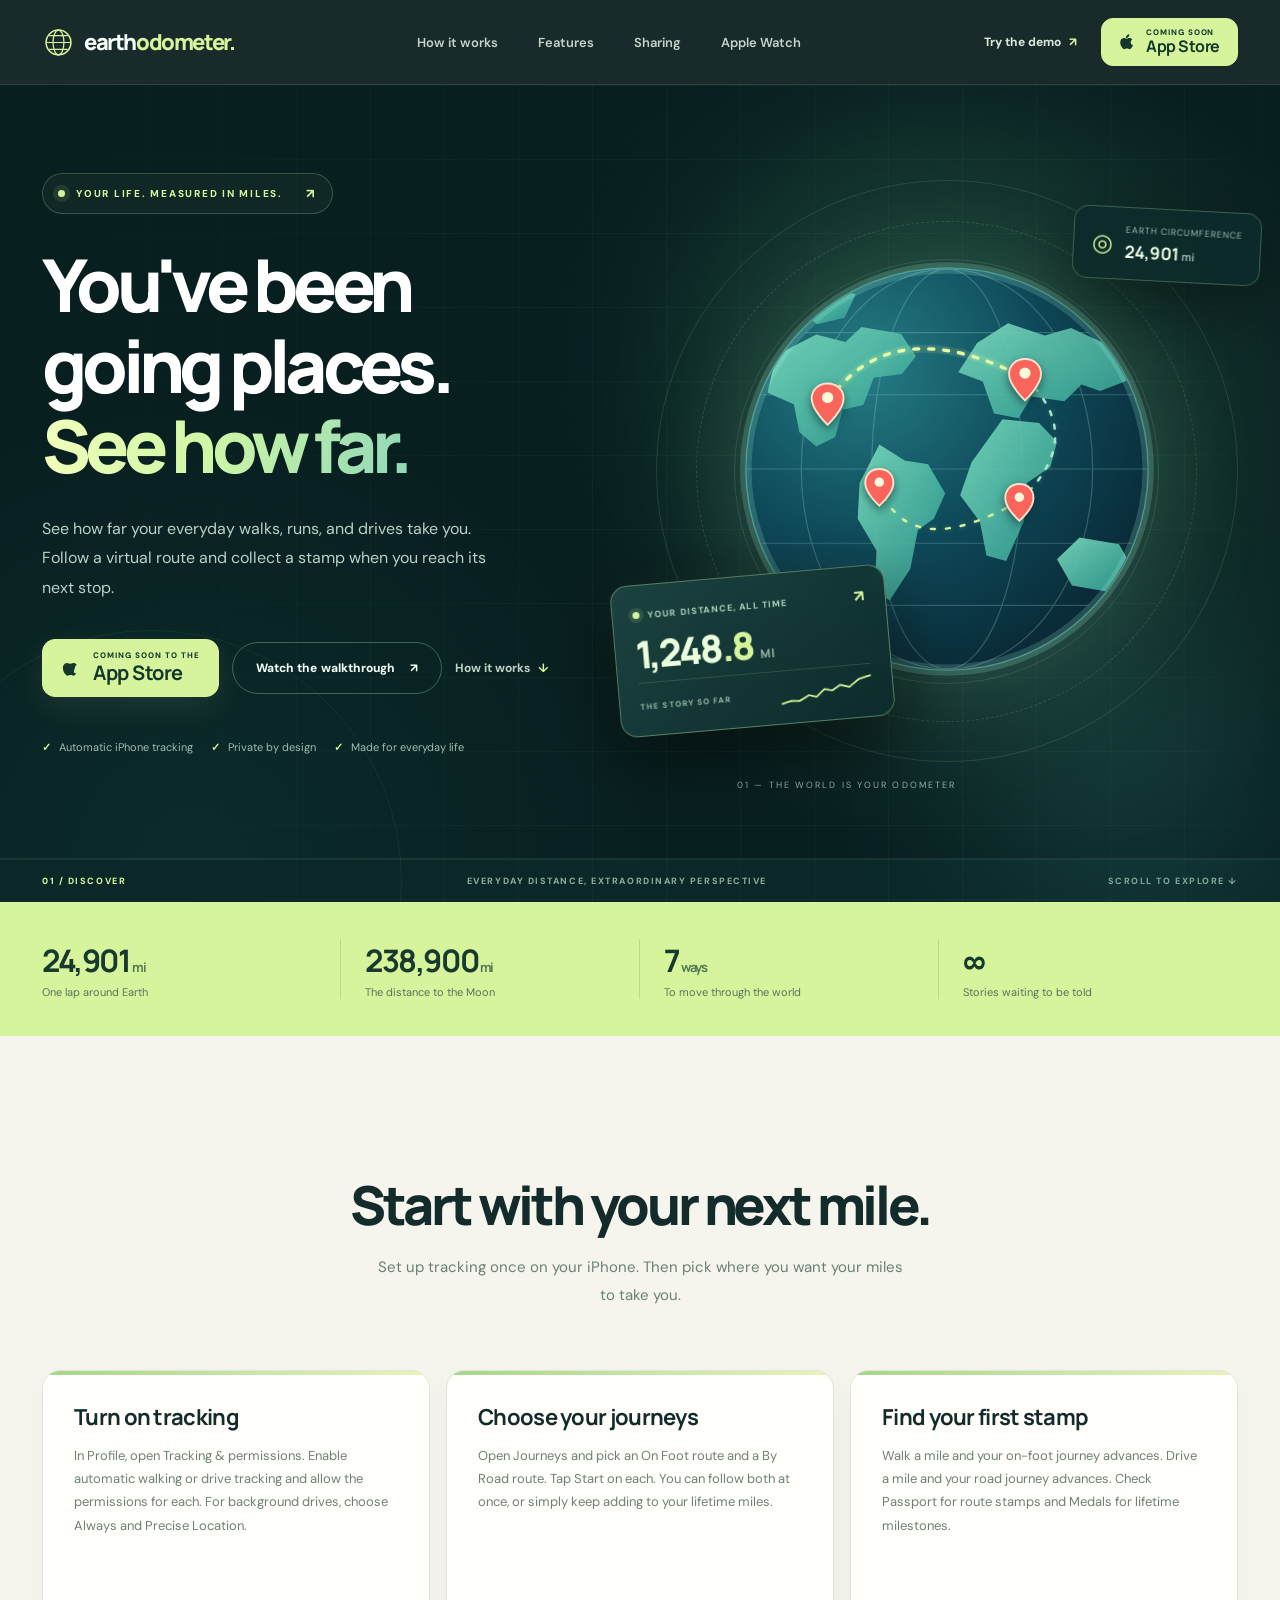
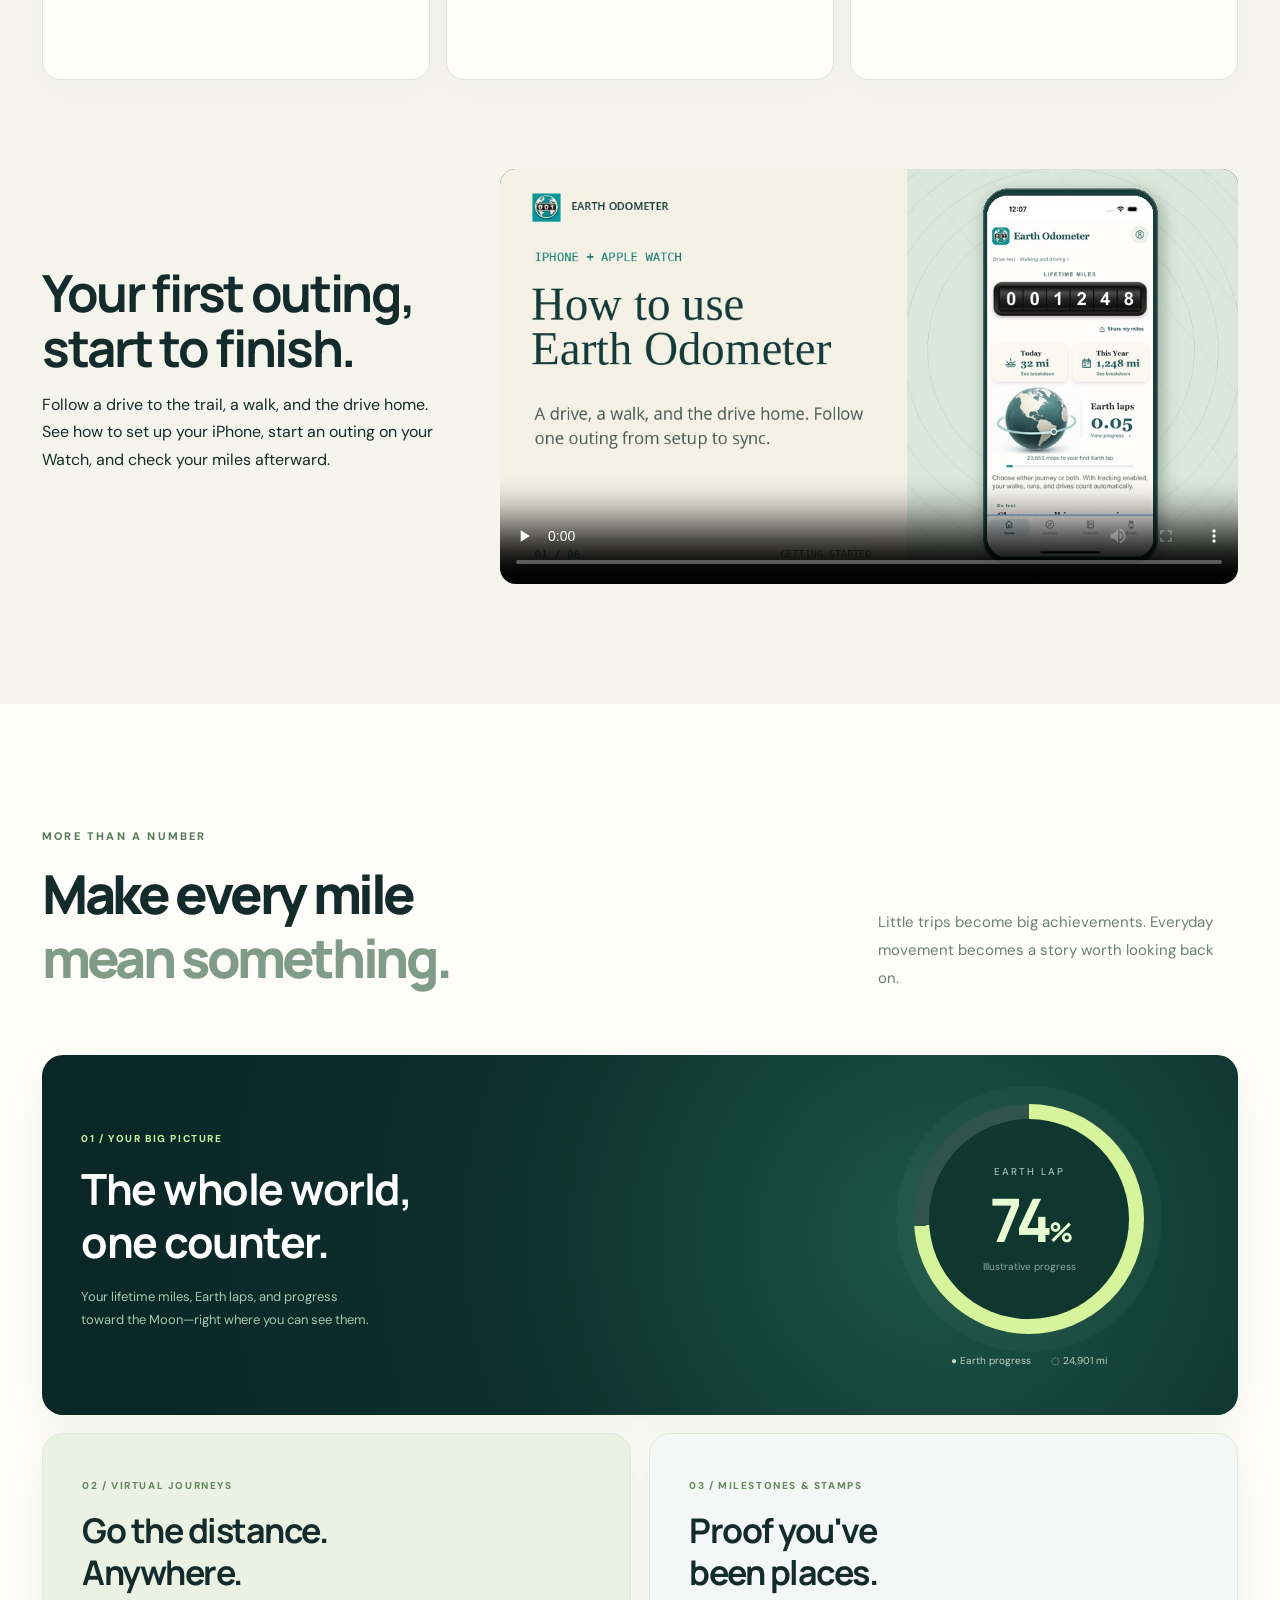
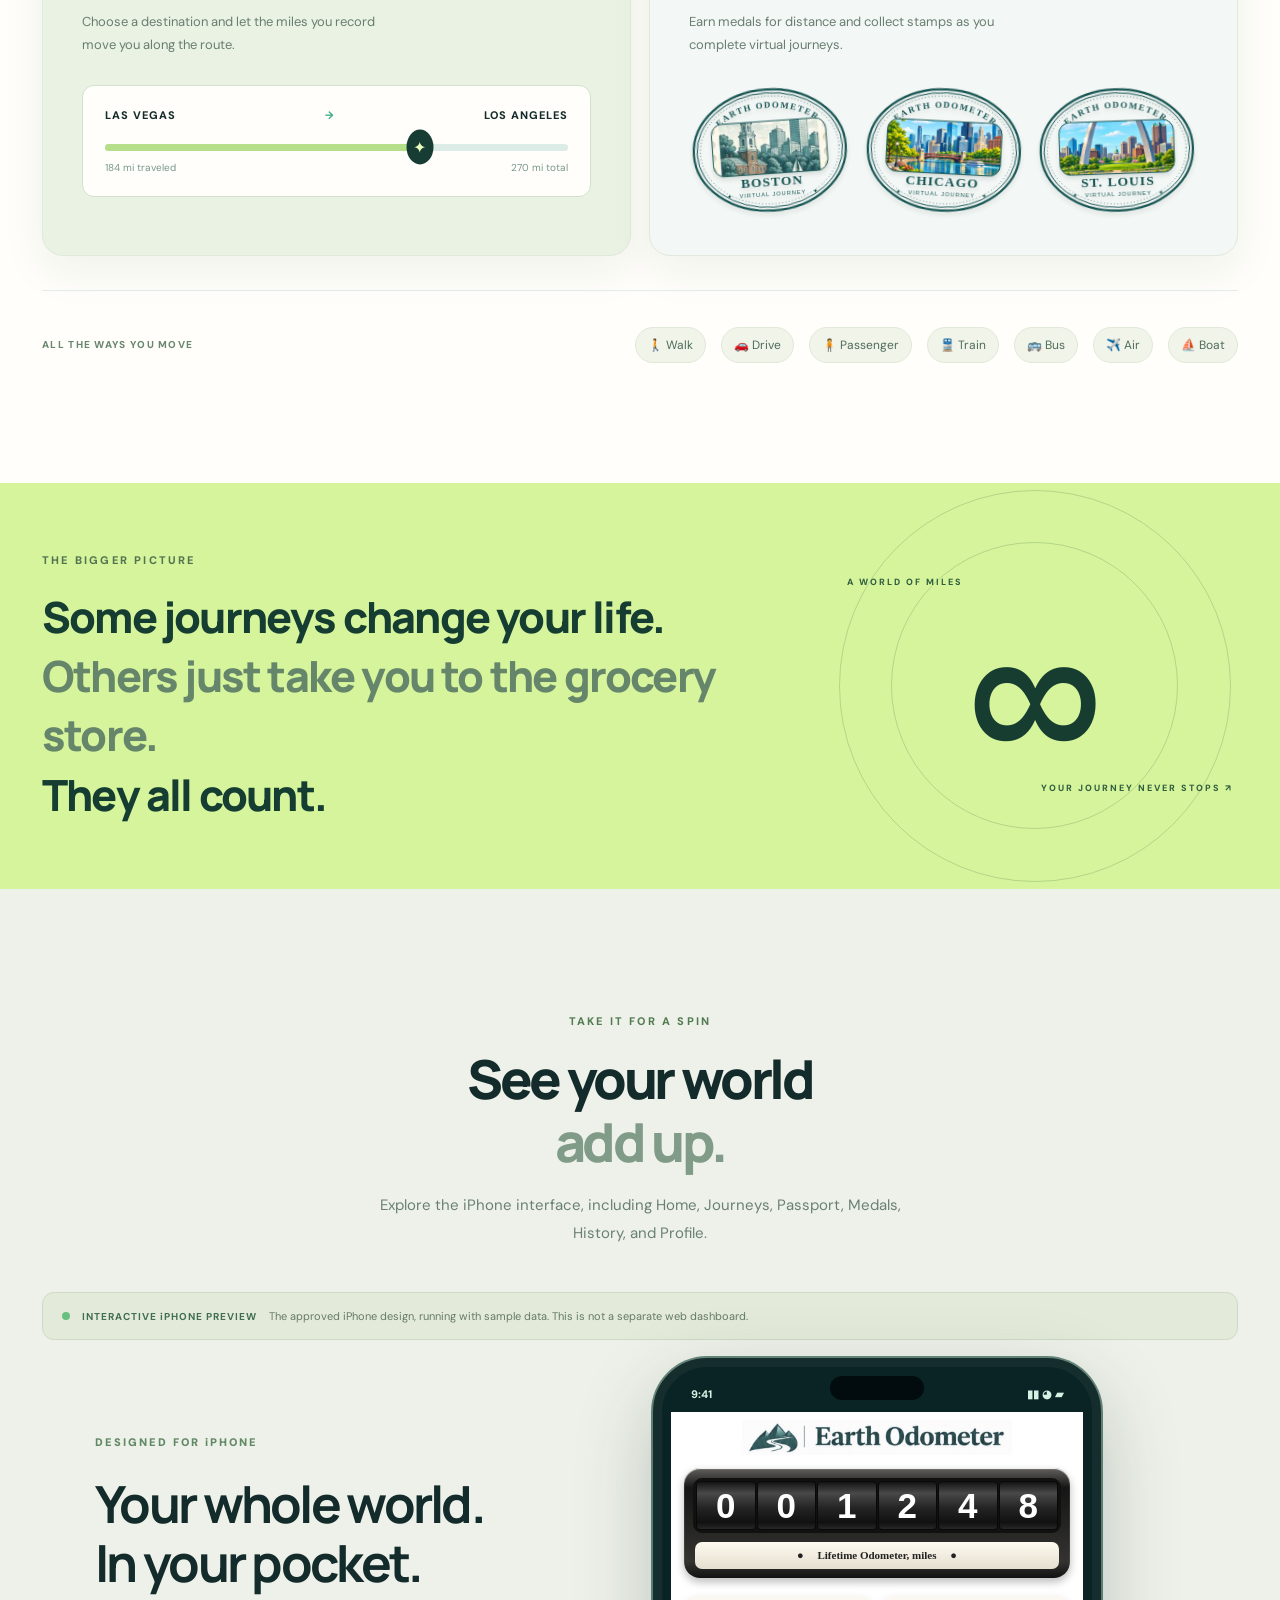
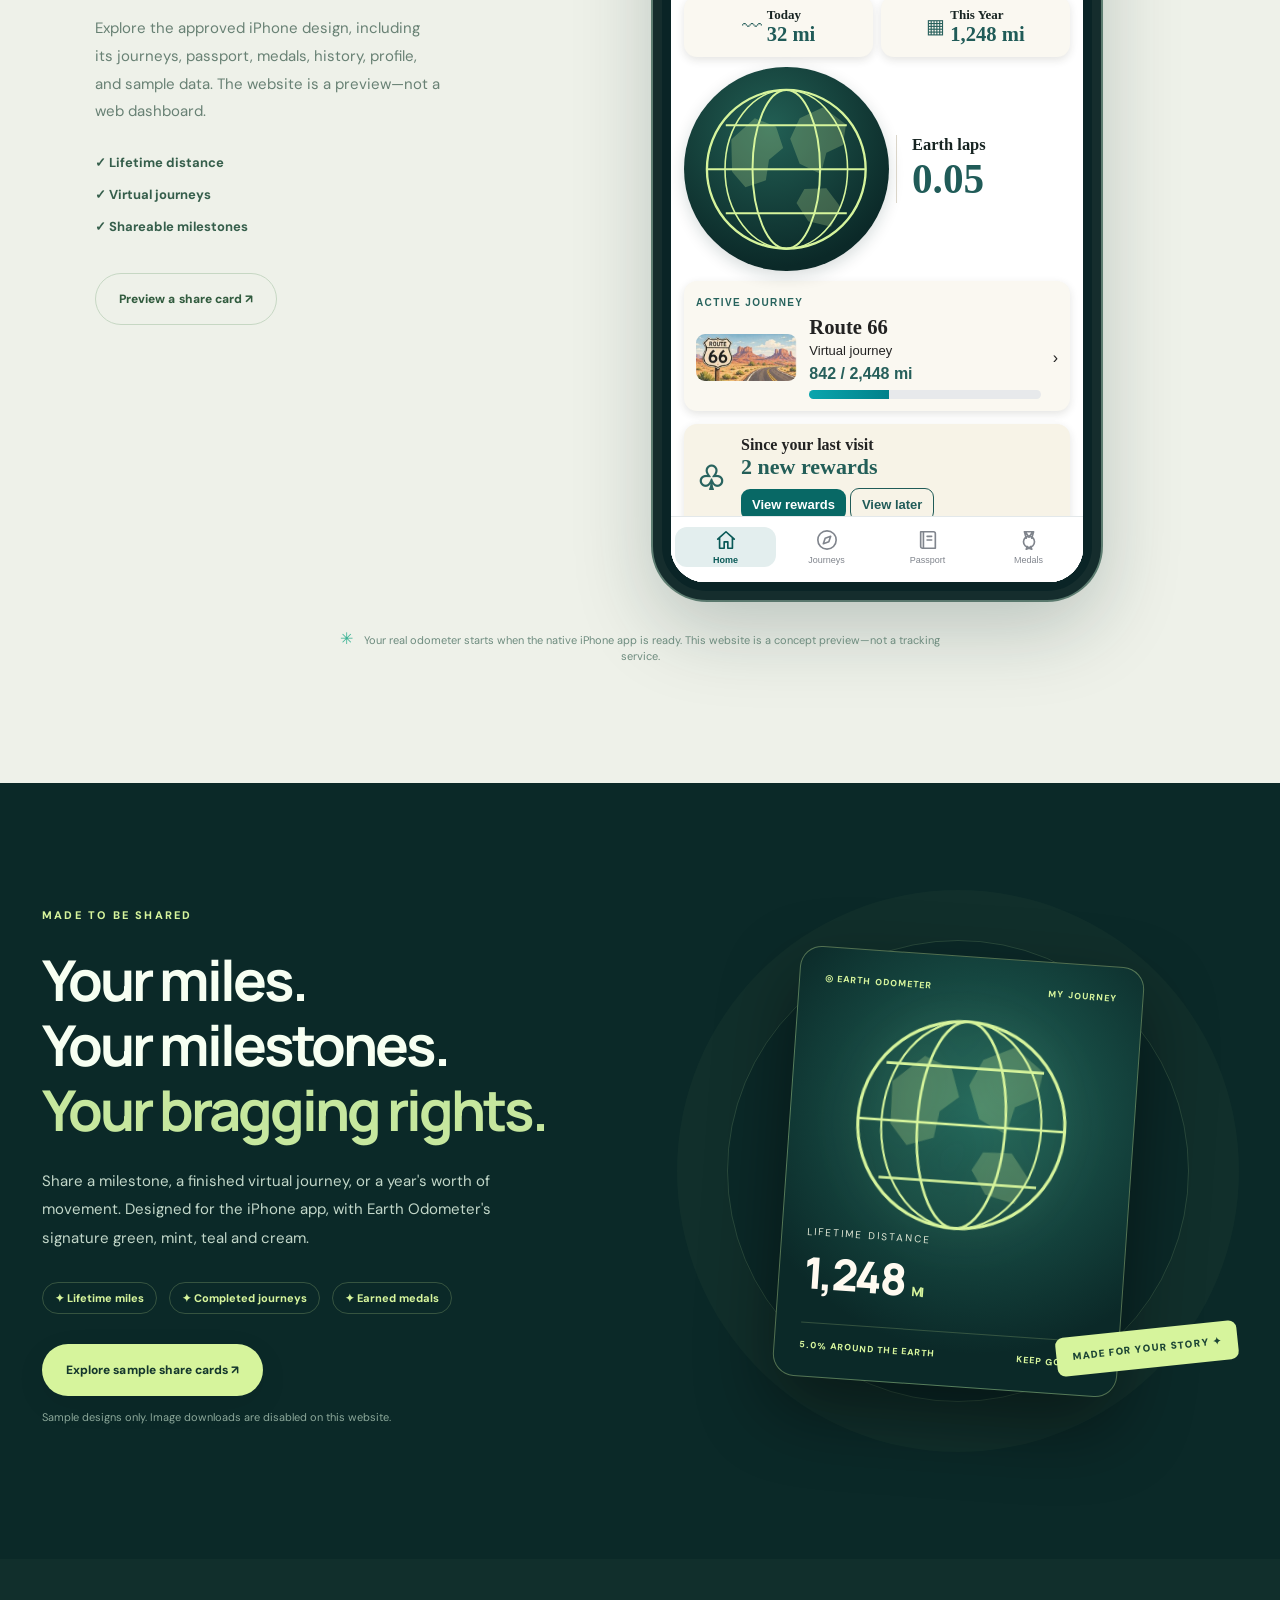
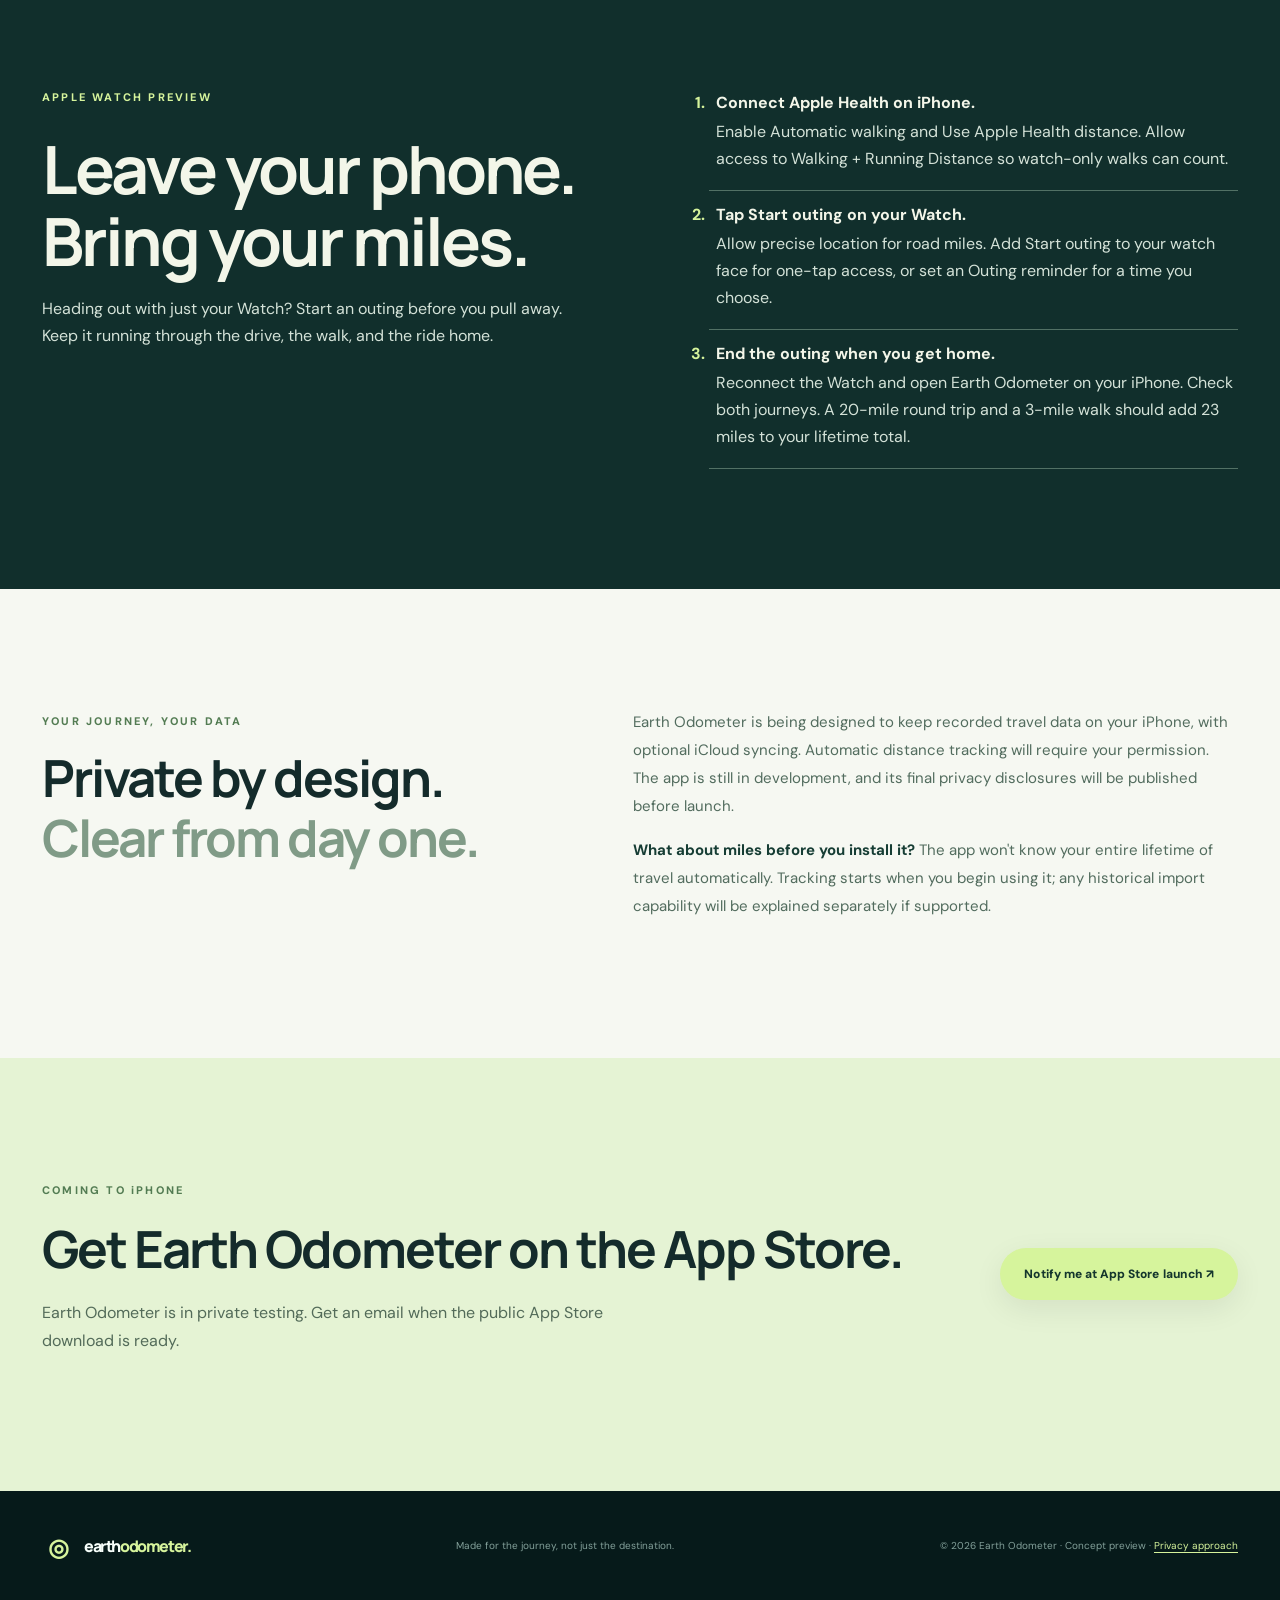
==== index.html @ b5b82c54 "Replace walkthrough narration and align English captions" ====
<!doctype html>
<html lang="en">
<head>
  <meta charset="utf-8">
  <meta name="viewport" content="width=device-width, initial-scale=1">
  <meta name="theme-color" content="#081b21">
  <meta name="description" content="Earth Odometer is the odometer for your life. Discover the distance behind your everyday movement, explore virtual journeys, and celebrate every mile.">
  <meta property="og:title" content="Earth Odometer — Every mile tells a story">
  <meta property="og:description" content="Your lifetime distance. Your journeys. Your world.">
  <title>Earth Odometer — Every mile tells a story</title>
  <link rel="icon" href="favicon.svg" type="image/svg+xml">
  <link rel="preconnect" href="https://fonts.googleapis.com">
  <link rel="preconnect" href="https://fonts.gstatic.com" crossorigin>
  <link href="https://fonts.googleapis.com/css2?family=DM+Sans:wght@400;500;600;700&family=Manrope:wght@400;500;600;700;800&display=swap" rel="stylesheet">
  <link rel="stylesheet" href="styles.css">
  <link rel="stylesheet" href="design-v2.css?v=22">
  <script src="site-v3.js?v=4" defer></script>
  <meta property="og:type" content="website">
  <meta property="og:url" content="https://earthodometer.com/">
  <meta property="og:image" content="https://earthodometer.com/iphone-preview/assets/atlas/home-brand.jpg">
  <meta name="twitter:card" content="summary_large_image">
</head>
<body>
  <a class="skip-link" href="#main">Skip to content</a>
  <header class="site-header" id="top">
    <div class="container nav-wrap">
      <a class="brand" href="#top" aria-label="Earth Odometer home"><span class="brand-icon" aria-hidden="true"><svg viewBox="0 0 40 40" fill="none"><circle cx="20" cy="20" r="16" stroke="currentColor" stroke-width="2"/><ellipse cx="20" cy="20" rx="7" ry="16" stroke="currentColor" stroke-width="1.6"/><path d="M4 20h32M8 11h24M8 29h24" stroke="currentColor" stroke-width="1.6"/></svg></span><span>earth<span class="brand-accent">odometer</span><span class="brand-dot">.</span></span></a>
      <nav class="desktop-nav" aria-label="Main navigation">
        <a href="#how">How it works</a><a href="#features">Features</a><a href="#share">Sharing</a><a href="#watch">Apple Watch</a>
      </nav>
      <div class="header-actions"><a class="header-demo-link" href="#demo">Try the demo <span aria-hidden="true">↗</span></a><a class="app-store-coming" href="#launch" data-store-link aria-label="Get an App Store launch notification"><svg viewBox="0 0 24 24" fill="currentColor" aria-hidden="true"><path d="M17.1 12.5c0-2.1 1.7-3.1 1.8-3.2-1-1.5-2.5-1.7-3.1-1.7-1.3-.2-2.5.8-3.2.8-.7 0-1.7-.8-2.8-.8-1.4 0-2.7.8-3.4 2-1.5 2.5-.4 6.2 1.1 8.2.8 1 1.6 2.1 2.7 2.1 1.1 0 1.5-.7 2.8-.7 1.3 0 1.7.7 2.8.7 1.2 0 1.9-1.1 2.6-2.1.8-1.1 1.1-2.1 1.2-2.2-2.5-.9-2.5-3.2-2.5-3.2zM14.8 6.3c.6-.8 1-1.8.9-2.8-1 0-2.1.7-2.8 1.5-.6.7-1.1 1.8-1 2.7 1.1.1 2.2-.6 2.9-1.4z"/></svg><span><small>COMING SOON</small><strong>App Store</strong></span></a></div>
      <button class="mobile-toggle" id="menu-toggle" type="button" aria-label="Open navigation" aria-expanded="false" aria-controls="mobile-nav"><span></span><span></span><span></span></button>
    </div>
    <nav class="mobile-nav" id="mobile-nav" aria-label="Mobile navigation" hidden><a href="#how">How it works</a><a href="#features">Features</a><a href="#share">Sharing</a><a href="#watch">Apple Watch</a><a href="#demo">Try the demo</a><a href="#launch">Launch updates</a><a class="mobile-store-status" href="#launch" data-store-link>App Store launch</a></nav>
  </header>

  <main id="main">
    <section class="hero section-dark">
      <div class="hero-glow hero-glow-one" aria-hidden="true"></div><div class="hero-glow hero-glow-two" aria-hidden="true"></div>
      <div class="container hero-grid">
        <div class="hero-copy">
          <div class="eyebrow"><span class="status-pulse"></span> YOUR LIFE. MEASURED IN MILES. <span class="eyebrow-arrow">↗</span></div>
          <h1>You've been<br>going places.<br><span class="gradient-text">See how far.</span></h1>
          <p class="hero-description">See how far your everyday walks, runs, and drives take you. Follow a virtual route and collect a stamp when you reach its next stop.</p>
          <div class="hero-actions"><a class="button hero-store-cta" href="#launch" data-store-link aria-label="Get an App Store launch notification"><svg viewBox="0 0 24 24" fill="currentColor" aria-hidden="true"><path d="M17.1 12.5c0-2.1 1.7-3.1 1.8-3.2-1-1.5-2.5-1.7-3.1-1.7-1.3-.2-2.5.8-3.2.8-.7 0-1.7-.8-2.8-.8-1.4 0-2.7.8-3.4 2-1.5 2.5-.4 6.2 1.1 8.2.8 1 1.6 2.1 2.7 2.1 1.1 0 1.5-.7 2.8-.7 1.3 0 1.7.7 2.8.7 1.2 0 1.9-1.1 2.6-2.1.8-1.1-2.1 1.2-2.2-2.5-.9-2.5-3.2-2.5-3.2zM14.8 6.3c.6-.8 1-1.8.9-2.8-1 0-2.1.7-2.8 1.5-.6.7-1.1 1.8-1 2.7 1.1.1 2.2-.6 2.9-1.4z"/></svg><span><small>COMING SOON TO THE</small><strong>App Store</strong></span></a><a href="#walkthrough" class="button button-outline">Watch the walkthrough <span aria-hidden="true">↗</span></a><a href="#how" class="hero-how-link">How it works <span aria-hidden="true">↓</span></a></div>
          <div class="hero-trust"><span><span class="check">✓</span> Automatic iPhone tracking</span><span><span class="check">✓</span> Private by design</span><span><span class="check">✓</span> Made for everyday life</span></div>
        </div>
        <div class="hero-art" aria-label="Illustration of a globe with travel progress">
          <div class="orbit orbit-outer"></div><div class="orbit orbit-middle"></div><div class="orbit orbit-inner"></div>
          <div class="orbit-dot dot-one"></div><div class="orbit-dot dot-two"></div>
          <div class="hero-globe">
            <svg viewBox="0 0 500 500" role="img" aria-label="Stylized Earth globe">
              <defs><radialGradient id="ocean" cx="30%" cy="25%" r="85%"><stop offset="0" stop-color="#247c84"/><stop offset=".52" stop-color="#0e4959"/><stop offset="1" stop-color="#092633"/></radialGradient><linearGradient id="land" x1="0" x2="1" y1="0" y2="1"><stop stop-color="#7dddbf"/><stop offset="1" stop-color="#2a998e"/></linearGradient><clipPath id="globe-clip"><circle cx="250" cy="250" r="213"/></clipPath></defs>
              <circle cx="250" cy="250" r="214" fill="url(#ocean)" stroke="#64d5bf" stroke-opacity=".45" stroke-width="1.5"/>
              <g clip-path="url(#globe-clip)">
                <g opacity=".22" fill="none" stroke="#c4f8e6" stroke-width="1.3"><ellipse cx="250" cy="250" rx="80" ry="213"/><ellipse cx="250" cy="250" rx="155" ry="213"/><path d="M37 250h426M53 171h394M53 329h394M99 105h302M99 395h302"/></g>
                <g fill="url(#land)" opacity=".9"><path d="M68 129l43-22 31 8 17-16 42 7 16 24-15 19-30 4-11 29-22 5-8 29-20 10-18-15-6-30-28-12z"/><path d="M178 224l27 17 25 4 18 31-12 27-17 12-8 41-22 34-16-11 2-42-20-34 2-38z"/><path d="M282 116l33-21 39 13 28-8 48 22 14 33-31 12-20-7-18 18-35-5-14 23-26-5-12-34-26-10z"/><path d="M309 197l39 4 19 20-7 27-25 17-3 40-19 43-21-6-7-36-21-28 12-35z"/><path d="M391 323l42 7 15 26-19 26-46-8-16-28z"/><path d="M89 78l36-21 28 7-12 25-29 7z"/></g>
                <g class="globe-travel-routes" fill="none" stroke-linecap="round">
                  <path class="route-halo" d="M123 179 Q190 80 333 153" stroke="#d6f49c" stroke-width="8" opacity=".12"/>
                  <path class="route-path route-primary" d="M123 179 Q190 80 333 153" stroke="#e9ffa5" stroke-width="3.3" stroke-dasharray="5 10"/>
                  <path class="route-path route-secondary" d="M333 153 Q400 216 327 284" stroke="#a4e7ca" stroke-width="2.5" stroke-dasharray="4 10"/>
                  <path class="route-path route-tertiary" d="M327 284 Q209 351 178 268" stroke="#d6f49c" stroke-width="2.4" stroke-dasharray="4 11"/>
                </g>
                <g class="globe-map-pin" transform="translate(123 179)">
                  <circle class="pin-pulse" r="17" fill="#ff695f" opacity=".16"/>
                  <path d="M0 -20C-10 -20 -17 -13 -17 -4C-17 8 0 24 0 24S17 8 17 -4C17 -13 10 -20 0 -20Z" fill="#fa655b" stroke="#ffe2ce" stroke-width="2"/>
                  <circle cy="-5" r="6" fill="#fff8dc"/>
                </g>
                <g class="globe-map-pin" transform="translate(333 153)">
                  <circle class="pin-pulse" r="17" fill="#ff695f" opacity=".16"/>
                  <path d="M0 -20C-10 -20 -17 -13 -17 -4C-17 8 0 24 0 24S17 8 17 -4C17 -13 10 -20 0 -20Z" fill="#fa655b" stroke="#ffe2ce" stroke-width="2"/>
                  <circle cy="-5" r="6" fill="#fff8dc"/>
                </g>
                <g class="globe-map-pin" transform="translate(327 284)">
                  <circle class="pin-pulse" r="15" fill="#ff695f" opacity=".16"/>
                  <path d="M0 -18C-9 -18 -15 -12 -15 -3C-15 8 0 21 0 21S15 8 15 -3C15 -12 9 -18 0 -18Z" fill="#fa655b" stroke="#ffe2ce" stroke-width="2"/>
                  <circle cy="-4" r="5" fill="#fff8dc"/>
                </g>
                <g class="globe-map-pin" transform="translate(178 268)">
                  <circle class="pin-pulse" r="15" fill="#ff695f" opacity=".16"/>
                  <path d="M0 -18C-9 -18 -15 -12 -15 -3C-15 8 0 21 0 21S15 8 15 -3C15 -12 9 -18 0 -18Z" fill="#fa655b" stroke="#ffe2ce" stroke-width="2"/>
                  <circle cy="-4" r="5" fill="#fff8dc"/>
                </g>
              </g>
              <circle cx="250" cy="250" r="214" fill="none" stroke="#adffe2" stroke-opacity=".18" stroke-width="12"/>
            </svg>
          </div>
          <div class="floating-stat floating-stat-top"><span class="stat-icon">◎</span><div><small>EARTH CIRCUMFERENCE</small><strong>24,901 <span>mi</span></strong></div></div>
          <div class="floating-stat floating-stat-bottom"><span class="stat-icon stat-icon-mint">↗</span><div><small>EVERY MILE COUNTS</small><strong>One lifetime journey</strong></div></div>
          <div class="hero-art-caption">01 — THE WORLD IS YOUR ODOMETER</div>
          <div class="hero-product-peek" aria-label="Illustrative mileage counter"><div class="peek-heading"><span class="peek-signal"></span> YOUR DISTANCE, ALL TIME <span>↗</span></div><div class="peek-value">1,248<span>.8</span> <small>MI</small></div><div class="peek-bottom"><span>THE STORY SO FAR</span><svg viewBox="0 0 132 36" aria-hidden="true"><path d="M1 32L14 29L26 30L40 23L51 26L63 16L74 19L86 12L99 16L113 6L130 2" fill="none" stroke="currentColor" stroke-width="2.5" stroke-linecap="round" stroke-linejoin="round"/></svg></div></div>
        </div>
      </div>
      <div class="hero-bottom-line"></div>
      <div class="hero-index"><div class="container"><span>01 / DISCOVER</span><span>EVERYDAY DISTANCE, EXTRAORDINARY PERSPECTIVE</span><span>SCROLL TO EXPLORE ↓</span></div></div>
    </section>

    <section class="facts-strip" aria-label="Earth Odometer highlights"><div class="container facts-grid">
      <div><strong>24,901<span> mi</span></strong><span>One lap around Earth</span></div>
      <div><strong>238,900<span> mi</span></strong><span>The distance to the Moon</span></div>
      <div><strong>7<span> ways</span></strong><span>To move through the world</span></div>
      <div><strong>∞</strong><span>Stories waiting to be told</span></div>
    </div></section>

    <section class="section how-section" id="how"><div class="container">
      <div class="section-heading center"><h2>Start with your next mile.</h2><p>Set up tracking once on your iPhone. Then pick where you want your miles to take you.</p></div>
      <div class="steps-grid">
        <article class="step-card"><h3>Turn on tracking</h3><p>In Profile, open Tracking &amp; permissions. Enable automatic walking or drive tracking and allow the permissions for each. For background drives, choose Always and Precise Location.</p></article>
        <article class="step-card"><h3>Choose your journeys</h3><p>Open Journeys and pick an On Foot route and a By Road route. Tap Start on each. You can follow both at once, or simply keep adding to your lifetime miles.</p></article>
        <article class="step-card"><h3>Find your first stamp</h3><p>Walk a mile and your on-foot journey advances. Drive a mile and your road journey advances. Check Passport for route stamps and Medals for lifetime milestones.</p></article>
      </div>
      <div class="walkthrough" id="walkthrough">
        <div class="walkthrough-copy"><h3>Your first outing, start to finish.</h3><p>Follow a drive to the trail, a walk, and the drive home. See how to set up your iPhone, start an outing on your Watch, and check your miles afterward.</p></div>
        <video controls playsinline preload="none" poster="media/earth-odometer-guide.jpg" aria-label="How to use Earth Odometer on iPhone and Apple Watch">
          <source src="media/earth-odometer-guide.mp4?v=2" type="video/mp4">
          <track kind="captions" srclang="en" label="English" src="media/earth-odometer-guide.vtt?v=2">
          <a href="media/earth-odometer-guide.mp4?v=2">Open the explainer video</a>
        </video>
      </div>
    </div></section>

    <section class="section features-section" id="features"><div class="container">
      <div class="section-heading split-heading"><div><span class="section-kicker">MORE THAN A NUMBER</span><h2>Make every mile<br><span class="muted-heading">mean something.</span></h2></div><p>Little trips become big achievements. Everyday movement becomes a story worth looking back on.</p></div>
      <div class="feature-grid">
        <article class="feature-card feature-wide feature-earth"><div class="feature-text"><span class="feature-label">01 / YOUR BIG PICTURE</span><h3>The whole world,<br>one counter.</h3><p>Your lifetime miles, Earth laps, and progress toward the Moon—right where you can see them.</p></div><div class="progress-art"><div class="progress-orbit"><div class="progress-core"><span>EARTH LAP</span><strong>74<span>%</span></strong><small>Illustrative progress</small></div></div><div class="progress-legend"><span>● Earth progress</span><span>◌ 24,901 mi</span></div></div></article>
        <article class="feature-card feature-journeys"><span class="feature-label">02 / VIRTUAL JOURNEYS</span><h3>Go the distance.<br>Anywhere.</h3><p>Choose a destination and let the miles you record move you along the route.</p><div class="journey-illustration"><div class="journey-city">LAS VEGAS <span>→</span> LOS ANGELES</div><div class="journey-line"><span class="journey-line-fill"></span><span class="journey-marker">✦</span></div><div class="journey-legend"><span>184 mi traveled</span><span>270 mi total</span></div></div></article>
        <article class="feature-card milestone-feature-card"><span class="feature-label">03 / MILESTONES & STAMPS</span><h3>Proof you've<br>been places.</h3><p>Earn medals for distance and collect stamps as you complete virtual journeys.</p><div class="feature-stamp-showcase feature-stamp-showcase-authentic" aria-label="Passport stamp designs from the Earth Odometer iPhone app"><div class="feature-imprint" role="img" aria-label="Boston illustrated Earth Odometer passport stamp"><svg viewBox="0 0 240 196" xmlns="http://www.w3.org/2000/svg" aria-hidden="true"><defs><clipPath id="marketing-stamp-boston-window"><rect x="35" y="55" width="170" height="78" rx="16"/></clipPath><path id="marketing-stamp-boston-arc" d="M 33 80 A 89 57 0 0 1 207 80"/></defs><g fill="none" stroke="#185654"><ellipse cx="120" cy="98" rx="113" ry="90" stroke-width="3.2"/><ellipse cx="120" cy="98" rx="108" ry="85" stroke-width="1.4"/><ellipse cx="120" cy="98" rx="103" ry="80" stroke-dasharray="1 4" stroke-width="1.3"/></g><text fill="#185654" font-family="Georgia,serif" font-weight="bold" font-size="13" letter-spacing="2.1"><textPath href="#marketing-stamp-boston-arc" startOffset="50%" text-anchor="middle">EARTH ODOMETER</textPath></text><image href="iphone-preview/assets/atlas/stamp.jpg" x="35" y="55" width="170" height="78" preserveAspectRatio="xMidYMid slice" clip-path="url(#marketing-stamp-boston-window)"/><rect x="35" y="55" width="170" height="78" rx="16" fill="none" stroke="#185654" stroke-width="1.4"/><g fill="#185654" text-anchor="middle"><text x="120" y="151" font-family="Georgia,serif" font-size="20" font-weight="bold" letter-spacing="1.6">BOSTON</text><text x="120" y="166" font-family="sans-serif" font-size="8.5" letter-spacing="1.4">✦　VIRTUAL JOURNEY　✦</text></g></svg></div><div class="feature-imprint" role="img" aria-label="Chicago illustrated Earth Odometer passport stamp"><svg viewBox="0 0 240 196" xmlns="http://www.w3.org/2000/svg" aria-hidden="true"><defs><clipPath id="marketing-stamp-chicago-window"><rect x="35" y="55" width="170" height="78" rx="16"/></clipPath><path id="marketing-stamp-chicago-arc" d="M 33 80 A 89 57 0 0 1 207 80"/></defs><g fill="none" stroke="#185654"><ellipse cx="120" cy="98" rx="113" ry="90" stroke-width="3.2"/><ellipse cx="120" cy="98" rx="108" ry="85" stroke-width="1.4"/><ellipse cx="120" cy="98" rx="103" ry="80" stroke-dasharray="1 4" stroke-width="1.3"/></g><text fill="#185654" font-family="Georgia,serif" font-weight="bold" font-size="13" letter-spacing="2.1"><textPath href="#marketing-stamp-chicago-arc" startOffset="50%" text-anchor="middle">EARTH ODOMETER</textPath></text><image href="iphone-preview/assets/ChicagoStamp.jpg" x="35" y="55" width="170" height="78" preserveAspectRatio="xMidYMid slice" clip-path="url(#marketing-stamp-chicago-window)"/><rect x="35" y="55" width="170" height="78" rx="16" fill="none" stroke="#185654" stroke-width="1.4"/><g fill="#185654" text-anchor="middle"><text x="120" y="151" font-family="Georgia,serif" font-size="20" font-weight="bold" letter-spacing="1.6">CHICAGO</text><text x="120" y="166" font-family="sans-serif" font-size="8.5" letter-spacing="1.4">✦　VIRTUAL JOURNEY　✦</text></g></svg></div><div class="feature-imprint" role="img" aria-label="St. Louis illustrated Earth Odometer passport stamp"><svg viewBox="0 0 240 196" xmlns="http://www.w3.org/2000/svg" aria-hidden="true"><defs><clipPath id="marketing-stamp-stlouis-window"><rect x="35" y="55" width="170" height="78" rx="16"/></clipPath><path id="marketing-stamp-stlouis-arc" d="M 33 80 A 89 57 0 0 1 207 80"/></defs><g fill="none" stroke="#185654"><ellipse cx="120" cy="98" rx="113" ry="90" stroke-width="3.2"/><ellipse cx="120" cy="98" rx="108" ry="85" stroke-width="1.4"/><ellipse cx="120" cy="98" rx="103" ry="80" stroke-dasharray="1 4" stroke-width="1.3"/></g><text fill="#185654" font-family="Georgia,serif" font-weight="bold" font-size="13" letter-spacing="2.1"><textPath href="#marketing-stamp-stlouis-arc" startOffset="50%" text-anchor="middle">EARTH ODOMETER</textPath></text><image href="iphone-preview/assets/StLouisStamp.jpg" x="35" y="55" width="170" height="78" preserveAspectRatio="xMidYMid slice" clip-path="url(#marketing-stamp-stlouis-window)"/><rect x="35" y="55" width="170" height="78" rx="16" fill="none" stroke="#185654" stroke-width="1.4"/><g fill="#185654" text-anchor="middle"><text x="120" y="151" font-family="Georgia,serif" font-size="20" font-weight="bold" letter-spacing="1.6">ST. LOUIS</text><text x="120" y="166" font-family="sans-serif" font-size="8.5" letter-spacing="1.4">✦　VIRTUAL JOURNEY　✦</text></g></svg></div></div></article>
      </div>
      <div class="transport-row"><span>ALL THE WAYS YOU MOVE</span><div><span>🚶 Walk</span><span>🚗 Drive</span><span>🧍 Passenger</span><span>🚆 Train</span><span>🚌 Bus</span><span>✈️ Air</span><span>⛵ Boat</span></div></div>
    </div></section>

    <section class="editorial-bridge" aria-label="A new way to see your life"><div class="container editorial-inner"><div class="editorial-copy"><span class="section-kicker">THE BIGGER PICTURE</span><p>Some journeys change your life.<br><em>Others just take you to the grocery store.</em><br>They all count.</p></div><div class="editorial-art" aria-hidden="true"><span class="editorial-small">A WORLD OF MILES</span><strong>∞</strong><span class="editorial-bottom">YOUR JOURNEY NEVER STOPS ↗</span></div></div></section>

    <section class="section demo-section" id="demo">
      <div class="container">
        <div class="section-heading center demo-intro"><span class="section-kicker">TAKE IT FOR A SPIN</span><h2>See your world<br><span class="muted-heading">add up.</span></h2><p>Explore the iPhone interface, including Home, Journeys, Passport, Medals, History, and Profile.</p></div>
        <div class="demo-notice" role="note"><span class="demo-notice-dot"></span><strong>INTERACTIVE iPHONE PREVIEW</strong><span>The approved iPhone design, running with sample data. This is not a separate web dashboard.</span></div>
        <div class="iphone-preview-stage"><div class="phone-stage-caption"><span>DESIGNED FOR iPHONE</span><h3>Your whole world.<br>In your pocket.</h3><p>Explore the approved iPhone design, including its journeys, passport, medals, history, profile, and sample data. The website is a preview—not a web dashboard.</p><div class="phone-stage-points"><span>✓ Lifetime distance</span><span>✓ Virtual journeys</span><span>✓ Shareable milestones</span></div><button type="button" class="button button-outline-dark" id="preview-share-trigger">Preview a share card ↗</button></div><div class="phone-frame"><div class="phone-top"><span>9:41</span><span class="dynamic-island"></span><span>▮▮ ◕ ▰</span></div><div class="phone-screen approved-preview-screen"><iframe title="Earth Odometer approved iPhone app interactive preview" src="iphone-preview/index.html?v=10" loading="eager" allow="clipboard-write"></iframe></div></div></div>
        <div class="demo-after"><span>✳</span> Your real odometer starts when the native iPhone app is ready. This website is a concept preview—not a tracking service.</div>
      </div>
    </section>

    <section class="section share-section" id="share"><div class="container">
 <div class="share-intro"><span class="section-kicker">MADE TO BE SHARED</span><h2>Your miles.<br>Your milestones.<br><span class="muted-heading">Your bragging rights.</span></h2>
 <p>Share a milestone, a finished virtual journey, or a year's worth of movement. Designed for the iPhone app, with Earth Odometer's signature green, mint, teal and cream.</p>
 <div class="share-benefits"><span>✦ Lifetime miles</span><span>✦ Completed journeys</span><span>✦ Earned medals</span></div>
 <button type="button" id="share-preview-button" class="button button-primary">Explore sample share cards ↗</button>
 <p class="share-disclaimer">Sample designs only. Image downloads are disabled on this website.</p></div>
 <div class="share-art"><div class="share-card-example">
 <div class="share-card-top"><span>◎ EARTH ODOMETER</span><span>MY JOURNEY</span></div>
 <div class="share-card-globe share-card-globe-geometric"><svg viewBox="0 0 240 240" role="img" aria-label="Geometric Earth globe, option B"><circle cx="120" cy="120" r="101" fill="none" stroke="currentColor" stroke-width="3"/><ellipse cx="120" cy="120" rx="43" ry="101" fill="none" stroke="currentColor" stroke-width="2.5"/><ellipse cx="120" cy="120" rx="78" ry="101" fill="none" stroke="currentColor" stroke-width="2"/><path d="M19 120h202M43 64h154M43 176h154" stroke="currentColor" stroke-width="2.5" fill="none"/><path d="M50 82l30-27 27 11 9 27-18 15-4 26-26 9-17-20zM137 55l30-14 29 22-4 26-21 10-7 27-27-13-12-32zM143 145l28-1 18 24-12 25-29-7-15-23z" fill="currentColor" opacity=".23"/></svg></div>
 <div class="share-card-label">LIFETIME DISTANCE</div>
 <div class="share-card-distance"><span id="share-hero-miles">1,248</span> <small>MI</small></div>
 <div class="share-card-foot"><span id="share-hero-progress">5.0% AROUND THE EARTH</span><span>KEEP GOING ↗</span></div>
 </div><div class="share-float-tag">MADE FOR YOUR STORY ✦</div></div>
 </div></section>
 <div class="share-modal" id="share-modal" hidden role="dialog" aria-modal="true" aria-labelledby="share-modal-title">
 <div class="share-modal-inner"><button type="button" id="share-modal-close" class="share-modal-close" aria-label="Close share preview">×</button>
 <span class="section-kicker">SHARE CARD PREVIEW</span><h3 id="share-modal-title">A little proof you've been places.</h3>
 <div class="share-style-picker" role="group" aria-label="Choose share card type">
 <button type="button" class="share-style-option active" data-share-style="distance" aria-pressed="true">🌍 Lifetime miles</button>
 <button type="button" class="share-style-option" data-share-style="journey" aria-pressed="false">🧭 Journey</button>
 <button type="button" class="share-style-option" data-share-style="achievement" aria-pressed="false">🏅 Achievement</button>
 </div>
 <canvas id="share-canvas" width="1080" height="1350" aria-label="Illustrative Earth Odometer share card using sample data"></canvas>
 <div class="share-modal-actions"><button type="button" id="copy-share" class="button button-outline-dark">Copy sample text</button></div>
 <p>Preview only · Sample data · Images cannot be downloaded directly. iPhone sharing is planned.</p>
 </div></div>
<section class="section watch-section" id="watch"><div class="container watch-layout">
      <div><p class="section-kicker">APPLE WATCH PREVIEW</p><h2>Leave your phone.<br>Bring your miles.</h2><p class="watch-lede">Heading out with just your Watch? Start an outing before you pull away. Keep it running through the drive, the walk, and the ride home.</p></div>
      <ol class="watch-steps">
        <li><strong>Connect Apple Health on iPhone.</strong><p>Enable Automatic walking and Use Apple Health distance. Allow access to Walking + Running Distance so watch-only walks can count.</p></li>
        <li><strong>Tap Start outing on your Watch.</strong><p>Allow precise location for road miles. Add Start outing to your watch face for one-tap access, or set an Outing reminder for a time you choose.</p></li>
        <li><strong>End the outing when you get home.</strong><p>Reconnect the Watch and open Earth Odometer on your iPhone. Check both journeys. A 20-mile round trip and a 3-mile walk should add 23 miles to your lifetime total.</p></li>
      </ol></div></section>

    <section class="section trust-section" id="privacy"><div class="container trust-inner">
 <div><span class="section-kicker">YOUR JOURNEY, YOUR DATA</span><h2>Private by design.<br><span class="muted-heading">Clear from day one.</span></h2></div>
 <div><p>Earth Odometer is being designed to keep recorded travel data on your iPhone, with optional iCloud syncing. Automatic distance tracking will require your permission. The app is still in development, and its final privacy disclosures will be published before launch.</p>
 <p><strong>What about miles before you install it?</strong> The app won't know your entire lifetime of travel automatically. Tracking starts when you begin using it; any historical import capability will be explained separately if supported.</p></div>
 </div></section>
 <section class="section launch-section" id="launch"><div class="container launch-inner"><div><span class="section-kicker">COMING TO iPHONE</span><h2>Get Earth Odometer on the App Store.</h2><p>Earth Odometer is in private testing. Get an email when the public App Store download is ready.</p></div><a class="button button-primary" href="https://form.jotform.com/263228212239049" target="_blank" rel="noopener noreferrer">Notify me at App Store launch ↗</a></div></section>

  </main>
  <footer class="site-footer"><div class="container footer-inner"><a class="brand" href="#top"><span class="brand-icon" aria-hidden="true">◎</span><span>earth<span class="brand-accent">odometer</span><span class="brand-dot">.</span></span></a><p>Made for the journey, not just the destination.</p><span>© <span id="footer-year">2026</span> Earth Odometer · Concept preview · <a href="#privacy">Privacy approach</a></span></div></footer>
</body>
</html>
---- styles.css ----
:root{--ink:#09242c;--dark:#071c23;--dark2:#0b2932;--muted:#65757a;--mint:#8de8c8;--mint-strong:#46c6aa;--cream:#f6f8f5;--line:#dfe9e5;--sans:"DM Sans",sans-serif;--display:"Manrope",sans-serif}*{box-sizing:border-box}html{scroll-behavior:smooth;scroll-padding-top:85px}body{margin:0;color:var(--ink);font-family:var(--sans);background:#fff;-webkit-font-smoothing:antialiased}button,input,select{font:inherit}button,a{-webkit-tap-highlight-color:transparent}button{cursor:pointer}a{color:inherit;text-decoration:none}button:focus-visible,a:focus-visible,input:focus-visible,select:focus-visible{outline:3px solid #5be1b7;outline-offset:4px}svg{max-width:100%}.container{max-width:1216px;padding:0 32px;margin:auto}.skip-link{position:absolute;left:10px;top:-80px;background:white;padding:12px;z-index:100}.skip-link:focus{top:10px}.site-header{background:#071c23;position:sticky;top:0;z-index:50;border-bottom:1px solid rgba(255,255,255,.1)}.nav-wrap{height:78px;display:flex;align-items:center;justify-content:space-between;gap:25px}.brand{display:inline-flex;align-items:center;gap:10px;color:#f7fffb;font-family:var(--display);font-weight:800;letter-spacing:-1.2px;font-size:21px;white-space:nowrap}.brand-icon{width:32px;height:32px;display:grid;place-items:center;color:var(--mint);font-size:34px}.brand-icon svg{width:31px}.brand-accent{color:var(--mint)}.brand-dot{color:var(--mint)}.desktop-nav{display:flex;gap:34px;font-size:13px;font-weight:600;color:#d1dfdb}.desktop-nav a:hover{color:var(--mint)}.nav-cta{border:1px solid #50746e;color:#effff8;border-radius:100px;padding:12px 20px;font-size:12px;font-weight:700;white-space:nowrap;transition:.2s}.nav-cta:hover{background:#173f42}.nav-cta span{margin-left:10px;color:var(--mint)}.mobile-toggle{display:none;border:0;background:transparent;padding:12px}.mobile-toggle span{display:block;width:23px;height:2px;background:white;margin:4px}.mobile-nav{background:#0b2932;padding:10px 32px 22px}.mobile-nav a{display:block;color:white;padding:12px 0}.section-dark{background:#071c23;color:#fff}.hero{position:relative;overflow:hidden;isolation:isolate}.hero-grid{min-height:660px;display:grid;grid-template-columns:1.02fr 1fr;align-items:center;gap:30px;position:relative;z-index:2}.hero-copy{padding:65px 0 80px}.eyebrow,.section-kicker{display:inline-flex;align-items:center;gap:11px;color:var(--mint);font-size:11px;font-weight:800;letter-spacing:2.1px}.status-pulse{width:7px;height:7px;border-radius:50%;background:#b6f3b0;box-shadow:0 0 0 5px #a9f1b21a}.hero h1{font-family:var(--display);font-size:clamp(49px,5.2vw,76px);letter-spacing:-4.8px;line-height:1.15;margin:24px 0}.gradient-text{background:linear-gradient(95deg,#c6f5d6,#5fd2b9);color:transparent;background-clip:text}.hero-description{max-width:465px;font-size:16px;line-height:1.9;color:#afc3c1}.hero-actions{display:flex;gap:12px;flex-wrap:wrap;margin:34px 0 38px}.button{display:inline-flex;align-items:center;justify-content:center;gap:15px;min-height:49px;padding:13px 23px;border-radius:7px;font-size:12px;font-weight:800;border:1px solid transparent;transition:transform .2s,background .2s;white-space:nowrap}.button:hover{transform:translateY(-2px)}.button-primary{background:var(--mint);color:#0b2c2d}.button-primary:hover{background:#b4f8df}.button-outline{border-color:#58726f;color:#f1fffb;background:transparent}.button-outline:hover{background:#173c40}.hero-trust{display:flex;gap:23px;flex-wrap:wrap;color:#a8c0bd;font-size:11px}.check{color:var(--mint);font-weight:800;margin-right:5px}.hero-glow{position:absolute;pointer-events:none;filter:blur(90px);border-radius:50%;opacity:.55}.hero-glow-one{background:#165b62;width:420px;height:400px;right:12%;top:8%}.hero-glow-two{background:#1d5e51;width:300px;height:260px;right:0;bottom:0}.hero-art{height:575px;position:relative;display:grid;place-items:center}.orbit{position:absolute;border:1px solid #6bc7ad26;border-radius:50%;aspect-ratio:1}.orbit-outer{width:100%;max-width:570px}.orbit-middle{width:86%;max-width:485px;border-style:dashed;animation:spin 80s linear infinite}.orbit-inner{width:73%;max-width:415px}.hero-globe{width:75%;max-width:430px;filter:drop-shadow(0 20px 55px #40c6a631);animation:float 9s ease-in-out infinite}.hero-globe svg{width:100%}.orbit-dot{position:absolute;width:9px;height:9px;border-radius:50%;background:var(--mint);box-shadow:0 0 20px var(--mint)}.dot-one{top:15%;right:17%}.dot-two{bottom:18%;left:12%;width:5px;height:5px}.floating-stat{position:absolute;background:#10313aeb;backdrop-filter:blur(18px);border:1px solid #4a847b66;border-radius:10px;display:flex;align-items:center;gap:12px;padding:14px 18px;box-shadow:0 18px 40px #0005}.floating-stat-top{top:13%;left:0}.floating-stat-bottom{bottom:17%;right:-2%}.floating-stat small{display:block;font-size:9px;letter-spacing:1px;color:#9dbbb8;margin-bottom:4px}.floating-stat strong{font-family:var(--display);font-size:17px}.floating-stat strong span{font-size:11px;color:#9dbbb8}.stat-icon{font-size:24px;color:var(--mint)}.stat-icon-mint{background:#6bcab226;padding:5px;border-radius:7px}.hero-art-caption{position:absolute;bottom:8%;font-size:11px;color:#90b3ac;letter-spacing:.3px}.hero-bottom-line{height:1px;background:#ffffff12}.facts-strip{background:#0b2730;color:#fff}.facts-grid{display:grid;grid-template-columns:repeat(4,1fr);padding-top:32px;padding-bottom:32px}.facts-grid>div{padding:0 24px;border-right:1px solid #ffffff1b}.facts-grid>div:first-child{padding-left:0}.facts-grid>div:last-child{border:0}.facts-grid strong{font-family:var(--display);font-size:28px;letter-spacing:-1px;display:block}.facts-grid strong span{font-size:13px;color:var(--mint)}.facts-grid>div>span{font-size:11px;color:#a4bbb8;display:block;margin-top:4px}.section{padding:112px 0}.section-heading h2{font-family:var(--display);font-size:clamp(36px,4.2vw,57px);line-height:1.18;letter-spacing:-2.9px;margin:17px 0 18px}.muted-heading{color:#7d9b95}.section-heading p{font-size:15px;line-height:1.85;color:#667e7b;max-width:530px}.section-heading.center{text-align:center}.section-heading.center p{margin:0 auto}.section-kicker{color:#268e79}.how-section{background:#f7faf7}.steps-grid{display:grid;grid-template-columns:repeat(3,1fr);gap:20px;margin-top:55px}.step-card{background:white;border:1px solid #e1ebe7;border-radius:14px;padding:29px;min-height:270px}.step-number{font-family:var(--display);font-weight:800;font-size:12px;color:#85aaa1}.step-icon{margin:26px 0 20px;font-size:34px;color:#2eaa8e}.step-card h3{font-family:var(--display);font-size:21px;letter-spacing:-.7px;margin:0 0 12px}.step-card p{color:#70837f;font-size:13px;line-height:1.8;margin:0}.section-footnote{text-align:center;font-size:11px;color:#859a95;margin:24px auto 0;max-width:720px;line-height:1.7}.features-section{background:white}.split-heading{display:flex;justify-content:space-between;align-items:end;gap:40px}.split-heading>p{max-width:360px}.feature-grid{display:grid;grid-template-columns:1fr 1fr;gap:20px;margin-top:48px}.feature-card{background:#f3f7f5;border:1px solid #e4eeea;border-radius:16px;padding:36px;min-height:345px;overflow:hidden;position:relative}.feature-card h3{font-family:var(--display);font-size:30px;letter-spacing:-1.5px;line-height:1.23;margin:16px 0}.feature-card p{max-width:300px;font-size:13px;line-height:1.8;color:#69817b}.feature-label{font-size:10px;letter-spacing:1.6px;font-weight:800;color:#248b78}.feature-wide{grid-column:span 2;min-height:330px;display:flex;align-items:center;justify-content:space-between;gap:30px;background:#0b2b34;color:#fff;border-color:#0b2b34}.feature-wide p{color:#abc8c2}.feature-wide h3{font-size:39px}.progress-art{min-width:340px;text-align:center}.progress-orbit{width:230px;height:230px;margin:auto;border-radius:50%;background:conic-gradient(#91e8c7 0 74%,#254951 74% 100%);padding:15px;box-shadow:0 0 0 15px #ffffff07}.progress-core{background:#0b2b34;width:100%;height:100%;border-radius:50%;display:flex;flex-direction:column;justify-content:center;align-items:center}.progress-core>span{color:#b4d4cb;font-size:10px;letter-spacing:2px}.progress-core strong{font-family:var(--display);font-size:60px;letter-spacing:-4px}.progress-core strong span{font-size:27px}.progress-core small{color:#89aaa2;font-size:10px}.progress-legend{display:flex;gap:20px;justify-content:center;font-size:10px;color:#a9c8be;margin-top:20px}.feature-journeys{background:#e9f3ef}.journey-illustration{background:#fff;border:1px solid #d3e7df;border-radius:12px;padding:22px;margin-top:28px}.journey-city{font-weight:800;font-size:11px;letter-spacing:1px;display:flex;justify-content:space-between}.journey-city span{color:#40ad8d}.journey-line{height:7px;background:#dcece7;border-radius:8px;position:relative;margin:22px 0 10px}.journey-line-fill{display:block;background:#58c5a5;width:68%;height:100%;border-radius:8px}.journey-marker{position:absolute;left:68%;top:50%;transform:translate(-50%,-50%);border-radius:50%;background:#0b373c;color:#b4f8d9;padding:7px}.journey-legend{display:flex;justify-content:space-between;color:#76968a;font-size:10px}.feature-medals{display:flex;gap:18px;justify-content:center;margin-top:34px}.decor-medal{width:86px;height:86px;border-radius:50%;display:flex;flex-direction:column;align-items:center;justify-content:center;font-size:30px;font-weight:900;border:6px double #ffffff77;box-shadow:0 8px 20px #19372a25}.decor-medal small{font-size:10px}.bronze{background:linear-gradient(140deg,#b67751,#e2b388);color:#5d2d1e}.silver{background:linear-gradient(140deg,#a5c1c5,#ecf4ed);color:#527479}.gold{background:linear-gradient(140deg,#d7b85d,#fff1b4);color:#6d571f}.transport-row{display:flex;align-items:center;gap:28px;justify-content:space-between;margin-top:34px;border-top:1px solid #e3eeea;padding-top:30px}.transport-row>span{font-size:10px;font-weight:800;letter-spacing:1.3px;color:#718a82;white-space:nowrap}.transport-row>div{display:flex;gap:15px;flex-wrap:wrap;font-size:12px;color:#466b62}.demo-section{background:#edf4f1}.demo-intro{margin-bottom:38px}.demo-notice{display:flex;align-items:center;gap:12px;flex-wrap:wrap;border:1px solid #c7ded5;background:#e4f1eb;border-radius:9px;padding:12px 18px;margin-bottom:18px;font-size:11px;color:#527568}.demo-notice strong{font-size:10px;letter-spacing:1px;color:#2c7664}.demo-notice-dot{height:8px;width:8px;border-radius:50%;background:#40b89a}.demo-shell{display:grid;grid-template-columns:214px minmax(0,1fr);background:#f8fbfa;border:1px solid #d8e8e2;border-radius:16px;overflow:hidden;box-shadow:0 24px 80px #173f3720;min-height:770px}.demo-sidebar{background:#0b2932;color:white;padding:26px 14px;display:flex;flex-direction:column}.demo-logo{display:flex;align-items:center;gap:10px;padding:5px 14px 46px;font-size:12px;letter-spacing:1.3px;line-height:1.4}.mini-brand{color:#a4eed2;font-size:35px}.demo-logo b{color:#95e7c7}.demo-sidebar-label{font-size:9px;letter-spacing:1.8px;color:#648b88;padding:0 14px 16px}.demo-nav{display:flex;flex-direction:column;gap:5px}.demo-tab{border:0;background:transparent;color:#9ebbb5;padding:13px 16px;text-align:left;font-size:12px;border-radius:7px;display:flex;gap:12px;align-items:center}.demo-tab span{font-size:18px}.demo-tab:hover{background:#1a4447}.demo-tab.active{background:#1d4948;color:#c7ffe5;font-weight:700}.demo-sidebar-bottom{margin-top:auto;border-top:1px solid #ffffff18;padding:20px 10px 0;display:flex;align-items:center;gap:9px}.sample-avatar{width:32px;height:32px;background:#336c62;border-radius:50%;display:grid;place-items:center;color:#c6fbe2;font-size:10px;font-weight:800}.demo-sidebar-bottom strong{font-size:11px;display:block}.demo-sidebar-bottom span{font-size:10px;color:#82a7a1}.demo-main{min-width:0}.demo-toolbar{display:flex;align-items:center;justify-content:space-between;gap:12px;border-bottom:1px solid #e1eae6;padding:19px 30px;font-size:10px;font-weight:800;letter-spacing:1.2px;color:#56766f}.demo-toolbar>span{display:flex;align-items:center;gap:8px;flex-wrap:wrap}.live-dot{width:6px;height:6px;background:#4cbd9c;border-radius:50%}.sample-tag{border:1px solid #beddd0;border-radius:3px;padding:3px 5px;color:#4d9c7f}.demo-toolbar-actions{display:flex;gap:12px;flex-wrap:wrap}.text-action{border:0;background:none;font-size:10px;font-weight:800;color:#268d76;text-decoration:underline;text-underline-offset:3px;padding:4px}.text-action:hover{color:#0c524b}.demo-panel{padding:31px 30px 35px}.demo-panel[hidden]{display:none!important}.demo-greeting{display:flex;justify-content:space-between;align-items:end;gap:12px;margin-bottom:24px}.overline{font-size:9px;font-weight:800;letter-spacing:1.8px;color:#6c9185}.demo-greeting h3,.panel-heading h3{font-family:var(--display);font-size:clamp(30px,3.1vw,43px);line-height:1.16;letter-spacing:-2px;margin:9px 0 0}.mint-dot{color:#38ba9d}.demo-date{font-size:9px;color:#96aca3;letter-spacing:1px}.dashboard-grid{display:grid;grid-template-columns:repeat(3,minmax(0,1fr));gap:13px}.lifetime-card,.earth-card,.mini-metric{border:1px solid #e0eae6;background:white;border-radius:11px;padding:21px;min-width:0}.lifetime-card{grid-column:span 2;position:relative;overflow:hidden;background:#0d333b;color:white;min-height:183px}.metric-label{font-size:9px;letter-spacing:1.1px;font-weight:800;color:#819f97}.lifetime-card .metric-label{color:#a4c6bc}.lifetime-number{font-family:var(--display);font-size:clamp(30px,3.5vw,48px);letter-spacing:-2.8px;font-weight:800;margin:19px 0 12px;position:relative;z-index:1;white-space:nowrap}.lifetime-number>span:last-child{font-size:17px;color:#a3dfc8;letter-spacing:0;margin-left:7px}.lifetime-foot{font-size:11px;color:#a5c9be}.metric-arrow{color:#a7efce;font-size:18px;margin-right:4px}.lifetime-decor{position:absolute;right:20px;bottom:-80px;color:#ffffff08;font-size:240px;font-weight:900;pointer-events:none}.earth-card{grid-row:span 2;display:flex;flex-direction:column;align-items:center}.earth-card-top{display:flex;justify-content:space-between;gap:10px;width:100%}.earth-percent{font-size:12px;color:#178e78;font-weight:800}.earth-gauge{width:min(170px,100%);aspect-ratio:1;border-radius:50%;background:conic-gradient(#56c8aa var(--earth-progress,74%),#e0eee8 0);padding:10px;margin:auto;display:grid;place-items:center}.earth-gauge-inner{background:white;border-radius:50%;width:100%;height:100%;display:grid;place-items:center;position:relative}.earth-gauge-inner svg{width:78%;opacity:.85}.earth-gauge-inner>span{position:absolute;background:#fffdf7dc;border-radius:8px;padding:5px;font-weight:800;color:#276c63;font-size:17px}.earth-gauge-inner small{font-size:10px}.earth-card-bottom{text-align:center;font-size:10px;color:#68857b}.mini-metric{min-height:112px}.mini-metric strong{display:block;font-family:var(--display);font-size:26px;letter-spacing:-1px;margin:10px 0 3px}.mini-metric strong small{font-size:12px;color:#7a9a8f}.mini-caption{font-size:10px;color:#7e998f}.moon-metric{grid-column:span 1}.mini-progress{background:#e3f0ea;height:6px;border-radius:6px;overflow:hidden;margin-top:14px}.mini-progress span{display:block;height:100%;background:#49bca0;border-radius:6px;max-width:100%}.dashboard-lower{display:grid;grid-template-columns:1.15fr 1fr;gap:13px;margin-top:13px}.dashboard-module{background:#fff;border:1px solid #e0eae6;border-radius:11px;padding:21px}.module-head{display:flex;justify-content:space-between;align-items:center;gap:10px}.module-head h4{font-family:var(--display);font-size:16px;letter-spacing:-.5px;margin:7px 0 16px}.mode-bars{display:grid;gap:11px}.mode-row{display:grid;grid-template-columns:77px 1fr 69px;gap:9px;align-items:center;font-size:10px;color:#637d73}.mode-row b{font-size:10px;color:#315e53;text-align:right}.mode-track{height:7px;background:#e7f0ec;border-radius:10px;overflow:hidden}.mode-fill{height:100%;background:#4bbda0;border-radius:10px;min-width:0}.journey-placeholder{background:#f2f8f4;border:1px dashed #cbded4;border-radius:9px;padding:22px;text-align:center;color:#65897d;font-size:12px}.journey-placeholder strong{display:block;font-size:14px;color:#2b6759;margin:8px 0}.journey-placeholder button,.journey-card button{border:0;background:#0e4242;color:white;border-radius:6px;padding:9px 12px;font-size:11px;font-weight:800;margin-top:10px}.active-journey-card{background:#f1f8f4;border-radius:9px;padding:16px}.active-journey-card>span{font-size:9px;letter-spacing:1.2px;color:#5b9580;font-weight:800}.active-journey-card h5{font-size:15px;margin:9px 0}.active-journey-card p{font-size:11px;color:#668a7d}.journey-progress-track{background:#d5e7dd;border-radius:8px;height:8px;overflow:hidden}.journey-progress-track span{display:block;height:100%;background:#3db99a;border-radius:8px}.journey-progress-footer{display:flex;justify-content:space-between;font-size:10px;color:#6c9284;margin-top:9px}.simulation{margin-top:15px;padding:20px;background:#e8f4ee;border:1px solid #cfe4d8;border-radius:10px}.simulation-heading{display:flex;justify-content:space-between;gap:12px;align-items:start}.simulation-heading strong{font-family:var(--display);font-size:15px}.simulation-heading p{font-size:11px;color:#648778;margin:6px 0 17px}.simulation-heading>span{font-size:9px;color:#398a70;border:1px solid #b5d9c7;padding:5px 7px;border-radius:4px;white-space:nowrap}.simulation-controls{display:flex;align-items:center;gap:9px;flex-wrap:wrap}.simulation-controls label{font-size:10px;font-weight:800;color:#537969}.simulation-controls select,.simulation-controls input{border:1px solid #c8dfd3;border-radius:6px;background:white;color:#18473c;padding:11px 9px;min-width:0;font-size:12px}.simulation-controls input{width:90px}.simulation-controls .button{min-height:40px;padding:10px 14px}.demo-feedback{min-height:0;font-size:11px;color:#1a8068;margin:8px 0 0}.demo-feedback:empty{display:none}.demo-mobile-tabs{display:none}.panel-heading{margin-bottom:27px}.panel-heading p{font-size:13px;color:#6b867c;max-width:480px;line-height:1.7}.route-filter{display:flex;gap:7px;margin-bottom:20px}.route-filter-btn{border:1px solid #cde1d6;background:white;color:#638477;padding:9px 15px;border-radius:30px;font-size:11px;font-weight:800}.route-filter-btn.active{background:#0c3c40;color:#c5ffe2;border-color:#0c3c40}.route-grid{display:grid;grid-template-columns:repeat(2,minmax(0,1fr));gap:13px}.journey-card{border:1px solid #dce9e3;background:white;border-radius:12px;padding:19px;position:relative}.journey-card.active-route{border-color:#3bb795;box-shadow:0 0 0 1px #3bb795}.journey-card h4{font-family:var(--display);font-size:17px;letter-spacing:-.6px;margin:11px 0 7px}.journey-card p{font-size:11px;color:#728d81;line-height:1.6;min-height:34px}.journey-card-meta{display:flex;justify-content:space-between;align-items:center;gap:7px;font-size:10px;color:#68887a}.route-tier{font-size:9px;letter-spacing:1px;font-weight:800;color:#338a71;background:#e6f5ec;padding:5px 8px;border-radius:4px}.route-tier.plus{background:#173e42;color:#b8efd9}.journey-card button:disabled{background:#d3e6dd;color:#427f6b;cursor:default}.route-disclaimer{font-size:10px;color:#789287;line-height:1.7}.medals-title,.stamps-title{margin:25px 0 10px}.medals-title h4,.stamps-title h4{margin:0}.medals-title span,.stamps-title span{font-size:10px;color:#668b7d}.medal-shelf{display:flex;gap:15px;overflow-x:auto;scroll-snap-type:x mandatory;padding:18px 10px 30px;scrollbar-width:thin}.medal-item{flex:0 0 145px;scroll-snap-align:start;text-align:center;border:1px solid #e0eae5;background:white;border-radius:12px;padding:21px 10px;transition:transform .5s}.medal-item:hover{transform:rotate(-5deg)}.medal-item .medal-disc{width:84px;height:84px;border-radius:50%;margin:auto;display:flex;align-items:center;justify-content:center;flex-direction:column;border:7px double #ffffff99;background:linear-gradient(140deg,#e2bd68,#fff2ba,#b88736);color:#6e5621;box-shadow:0 7px 16px #0002}.medal-item.locked .medal-disc{filter:grayscale(1);opacity:.35}.medal-disc span{font-size:30px}.medal-disc small{font-size:10px;font-weight:800}.medal-item h5{font-size:12px;margin:14px 0 4px}.medal-item p{font-size:10px;color:#7d968a;margin:0}.stamps-grid{display:grid;grid-template-columns:repeat(3,1fr);gap:12px}.stamp-item{border:2px dashed #accfbd;border-radius:11px;min-height:120px;display:flex;flex-direction:column;align-items:center;justify-content:center;gap:8px;text-align:center;background:#f0f8f3;color:#377b67;transform:rotate(-2deg)}.stamp-item:nth-child(even){transform:rotate(2deg)}.stamp-item.locked{opacity:.4;filter:grayscale(1)}.stamp-item strong{font-size:11px}.stamp-item span{font-size:27px}.stamp-item small{font-size:10px}.demo-after{text-align:center;margin-top:22px;font-size:11px;color:#6d8b7e}.demo-after span{color:#39b294;font-size:16px;margin-right:8px}.pricing-section{background:#fff}.pricing-grid{display:grid;grid-template-columns:repeat(2,1fr);gap:20px;max-width:840px;margin:48px auto 0}.price-card{border:1px solid #dceae4;border-radius:15px;padding:35px;display:flex;flex-direction:column}.price-top{display:flex;justify-content:space-between;align-items:center;font-size:10px;letter-spacing:1.2px;font-weight:800;color:#3b8c77;gap:10px}.price-top span:last-child{color:#8da39b;font-size:9px}.price-card h3{font-family:var(--display);font-size:46px;letter-spacing:-2px;margin:22px 0 8px}.price-card h3 small{font-family:var(--sans);font-size:13px;letter-spacing:0;font-weight:500;color:#72867f}.price-card>p{font-size:12px;color:#6b8279}.price-card ul{padding:0;list-style:none;margin:25px 0 32px;display:grid;gap:15px;flex:1}.price-card li{font-size:12px;color:#4d6c60}.price-card li:before{content:"✓";font-weight:800;color:#2aaa88;margin-right:11px}.price-card .button{width:100%}.button-outline-dark{border-color:#c4d8ce;background:transparent;color:#275b4b}.featured-price{background:#0d3239;color:white;border-color:#0d3239}.featured-price .price-top{color:#a6f0d1}.featured-price .price-top span:last-child{color:#c6ffe3}.featured-price h3 small,.featured-price>p,.featured-price li{color:#b5cfc4}.featured-price li:before{color:#a6f0d1}.closing-cta{overflow:hidden}.closing-inner{position:relative;text-align:center;padding-top:105px;padding-bottom:110px}.closing-inner .section-kicker{color:#91dabb}.closing-inner h2{font-family:var(--display);font-size:clamp(37px,4.7vw,61px);line-height:1.25;letter-spacing:-3px;margin:24px 0}.closing-inner p{font-size:15px;color:#aac7be;margin:0 0 28px}.closing-orbit{position:absolute;width:650px;height:650px;border:1px solid #ffffff0e;border-radius:50%;top:-130px;left:50%;transform:translateX(-50%);pointer-events:none}.site-footer{background:#06171d;color:#a3bcb5}.footer-inner{min-height:110px;display:flex;align-items:center;justify-content:space-between;gap:20px}.footer-inner .brand{font-size:16px}.footer-inner .brand-icon{font-size:24px}.footer-inner p,.footer-inner>span{font-size:10px;color:#83a09a}@keyframes spin{to{transform:rotate(360deg)}}@keyframes float{50%{transform:translateY(-12px)}}@media(max-width:980px){.hero-grid{grid-template-columns:1fr 1fr}.hero h1{font-size:54px;letter-spacing:-3px}.floating-stat-top{left:-10px}.floating-stat-bottom{right:-10px}.hero-art{height:470px}.dashboard-grid{grid-template-columns:repeat(2,minmax(0,1fr))}.earth-card{grid-row:span 2}.lifetime-card{grid-column:span 2}.dashboard-lower{grid-template-columns:1fr}.moon-metric{grid-column:span 2}.demo-shell{grid-template-columns:185px minmax(0,1fr)}.demo-panel{padding:25px 20px}.demo-toolbar{padding:18px 20px}}@media(max-width:720px){.container{padding:0 20px}.nav-wrap{height:68px}.desktop-nav,.nav-cta{display:none}.mobile-toggle{display:block}.hero-grid{grid-template-columns:1fr;gap:0}.hero-copy{padding:65px 0 10px}.hero h1{font-size:clamp(47px,10vw,68px);letter-spacing:-3.2px}.hero-art{height:430px;margin-bottom:30px}.hero-globe{width:70%}.orbit-outer{width:90%}.floating-stat-top{top:8%;left:0}.floating-stat-bottom{bottom:13%;right:0}.hero-art-caption{bottom:2%}.facts-grid{grid-template-columns:repeat(2,1fr);gap:25px 0}.facts-grid>div:nth-child(2){border:0}.facts-grid>div:nth-child(3){padding-left:0}.facts-grid strong{font-size:24px}.section{padding:75px 0}.section-heading h2{letter-spacing:-2px}.steps-grid,.feature-grid,.pricing-grid{grid-template-columns:1fr}.steps-grid{gap:12px;margin-top:35px}.step-card{min-height:0}.feature-wide{grid-column:auto;flex-direction:column;align-items:start}.progress-art{min-width:0;width:100%}.split-heading{display:block}.feature-card{min-height:0}.transport-row{display:block}.transport-row>div{margin-top:17px}.demo-shell{display:block}.demo-sidebar{display:none}.demo-mobile-tabs{display:flex;gap:5px;padding:12px 12px 0;background:#0b2932}.demo-mobile-tabs .demo-tab{flex:1;justify-content:center;padding:12px 4px}.demo-toolbar{padding:15px;align-items:start}.demo-toolbar>span{font-size:9px}.demo-toolbar-actions{justify-content:end}.demo-panel{padding:22px 15px}.demo-date{display:none}.lifetime-number{font-size:clamp(28px,8vw,46px)}.route-grid{grid-template-columns:1fr}.stamps-grid{grid-template-columns:repeat(2,1fr)}.footer-inner{flex-direction:column;align-items:start;padding-top:30px;padding-bottom:30px;gap:8px}.footer-inner p{margin:0}}@media(max-width:430px){.hero-actions{flex-direction:column;align-items:stretch}.hero-trust{gap:10px}.hero-art{height:350px}.floating-stat{padding:9px 11px}.floating-stat small{font-size:7px}.floating-stat strong{font-size:12px}.floating-stat-top{top:5%}.floating-stat-bottom{bottom:14%}.dashboard-grid{gap:9px}.lifetime-card,.earth-card,.mini-metric{padding:15px}.earth-gauge{width:120px}.earth-card-bottom{font-size:9px}.demo-toolbar{flex-direction:column}.demo-toolbar-actions{justify-content:start}.simulation-controls label{width:100%}.simulation-controls select{flex:1}.simulation-controls .button{width:100%}.mode-row{grid-template-columns:68px 1fr 59px}.facts-grid>div{padding:0 14px}.facts-grid>div:first-child,.facts-grid>div:nth-child(3){padding-left:0}}@media(prefers-reduced-motion:reduce){html{scroll-behavior:auto}*,*:before,*:after{animation-duration:.01ms!important;transition-duration:.01ms!important}}
---- design-v2.css ----
/* Earth Odometer / Expedition Edition
   Premium editorial design layer. Existing functional demo styles remain in styles.css. */
:root{
  --ink:#142b2b;--dark:#081f20;--dark2:#103130;--mint:#d6f49c;
  --mint-strong:#a6df8e;--cream:#f5f5ed;--line:#dce5dc;
  --display:"Manrope",sans-serif;
}
body{background:var(--cream);color:var(--ink)}
::selection{background:#c3ef9c;color:#102f29}
.container{max-width:1260px}
.site-header{background:rgba(7,27,27,.93);backdrop-filter:blur(24px);border-bottom:1px solid #d6f49c20}
.nav-wrap{height:84px}
.brand{font-size:22px;letter-spacing:-1.4px}
.brand-icon{color:#d6f49c}
.brand-accent,.brand-dot{color:#d6f49c}
.desktop-nav{gap:40px;color:#c4d5c9}
.desktop-nav a{transition:color .2s}
.desktop-nav a:hover{color:#d6f49c}
.nav-cta{background:#d6f49c;color:#15352c;border:0;padding:15px 22px;box-shadow:0 0 0 1px #d6f49c30}
.nav-cta span{color:#16392b}
.nav-cta:hover{background:#e8ffc3}
.section-dark{background:#081f20}
.hero{
  background:
    radial-gradient(circle at 78% 46%,rgba(79,148,111,.25),transparent 37%),
    radial-gradient(circle at 15% 95%,rgba(35,110,105,.15),transparent 34%),
    #081f20;
}
.hero:before{
  content:"";position:absolute;inset:0;pointer-events:none;z-index:0;
  background-image:linear-gradient(#b0e6c00b 1px,transparent 1px),linear-gradient(90deg,#b0e6c00b 1px,transparent 1px);
  background-size:74px 74px;mask-image:linear-gradient(90deg,transparent 2%,black 45%,black 90%,transparent 100%);
}
.hero:after{content:"";position:absolute;left:-100px;bottom:-230px;width:500px;height:500px;border:1px solid #a2d9ad13;border-radius:50%;pointer-events:none}
.hero-grid{min-height:720px;grid-template-columns:1.04fr 1fr;gap:8px}
.hero-copy{padding:88px 0 104px}
.eyebrow{
  border:1px solid #bce7a63d;background:#b7e5a70b;border-radius:100px;
  padding:11px 15px;font-size:10px;letter-spacing:1.75px;color:#d6f49c
}
.eyebrow-arrow{font-size:13px;margin-left:12px}
.status-pulse{background:#d6f49c;box-shadow:0 0 0 5px #d6f49c1a}
.hero h1{font-size:clamp(58px,5.7vw,83px);line-height:1.105;letter-spacing:-5.7px;margin:30px 0 28px;font-weight:800}
.gradient-text{background:linear-gradient(105deg,#f3ffbd 0%,#d0f7a5 45%,#8fd7b8 100%);background-clip:text}
.hero-description{font-size:16px;line-height:1.85;color:#bbd1c6;max-width:460px}
.hero-actions{margin:36px 0 43px}
.button{border-radius:100px;min-height:52px;padding:14px 23px;letter-spacing:.05px}
.button-primary{background:#d6f49c;color:#14362d;box-shadow:0 9px 30px #00000013}
.button-primary:hover{background:#edffbb}
.button-outline{border-color:#91b4a76b;color:#f1fff4}
.button-outline:hover{background:#c2efac12}
.hero-trust{color:#9dbcb0;gap:18px}
.check{color:#d6f49c}
.hero-glow-one{background:#377a5e;opacity:.28}
.hero-glow-two{background:#317f78;opacity:.28}
.hero-art{height:640px;overflow:visible}
.hero-art:before{
  content:"";position:absolute;inset:6% -8%;background:radial-gradient(ellipse at center,#d4f8b309 0%,transparent 60%);
  border-radius:50%;pointer-events:none
}
.hero-globe{width:81%;max-width:470px;filter:drop-shadow(0 20px 55px #89d4b92b)}
.orbit-outer{max-width:610px;border-color:#d2efb320}
.orbit-middle{max-width:535px;border-color:#d2efb327}
.orbit-inner{max-width:470px;border-color:#d2efb320}
.orbit-dot{background:#d6f49c;box-shadow:0 0 24px #d6f49c}
.floating-stat{background:#0c2a29ed;border:1px solid #b4f2ae45;box-shadow:0 22px 70px #0006;border-radius:15px}
.floating-stat-top{left:auto;right:-4%;top:9%;transform:rotate(3deg);padding:16px 18px}
.floating-stat-top .stat-icon{color:#d6f49c}
.floating-stat-bottom{display:none}
.floating-stat strong{color:#f0ffea}
.hero-art-caption{left:14%;bottom:0;color:#92b2a5;letter-spacing:2.1px;font-size:9px}
.hero-product-peek{
  position:absolute;z-index:5;left:-7%;bottom:10%;width:275px;
  padding:19px 20px 17px;color:#eaffdc;background:linear-gradient(135deg,#1b4340f5,#0b2a2aef);
  border:1px solid #bbefab62;border-radius:17px;box-shadow:0 22px 70px #0009,0 0 35px #a6efb410;
  transform:rotate(-5deg);backdrop-filter:blur(16px)
}
.peek-heading{display:flex;align-items:center;gap:8px;font-size:9px;letter-spacing:1.15px;font-weight:800;color:#a9cfb9}
.peek-heading>span:last-child{margin-left:auto;font-size:16px;color:#d6f49c}
.peek-signal{width:7px;height:7px;border-radius:50%;background:#d6f49c;box-shadow:0 0 0 4px #d6f49c20}
.peek-value{font-family:var(--display);font-weight:800;font-size:38px;letter-spacing:-2px;line-height:1.5;white-space:nowrap}
.peek-value>span{color:#d6f49c}
.peek-value small{font-size:12px;letter-spacing:1px;color:#8bafa1}
.peek-bottom{border-top:1px solid #c4efb125;padding-top:10px;display:flex;align-items:center;justify-content:space-between;color:#92b6a6;font-size:8px;letter-spacing:1.1px;font-weight:800}
.peek-bottom svg{width:92px;color:#d6f49c}
.hero-index{background:#0b2728;border-top:1px solid #e3ffd412}
.hero-index>.container{display:flex;justify-content:space-between;gap:18px;padding-top:15px;padding-bottom:15px}
.hero-index span{font-size:9px;letter-spacing:1.55px;color:#89ae9d;font-weight:800}
.hero-index span:first-child{color:#d6f49c}
.facts-strip{background:#d6f49c;color:#17392e}
.facts-grid{padding-top:37px;padding-bottom:37px}
.facts-grid>div{border-right:1px solid #1d493025}
.facts-grid strong{font-size:31px;letter-spacing:-1.4px}
.facts-grid strong span{color:#527954}
.facts-grid>div>span{color:#56745b;font-size:11px}
.section{padding:120px 0}
.section-kicker{color:#537c53;letter-spacing:2.2px}
.section-heading h2{font-weight:800;letter-spacing:-3.4px}
.muted-heading{color:#809b87}
.section-heading p{color:#6a8075}
.how-section{background:#f5f5ed}
.steps-grid{gap:16px;margin-top:60px}
.step-card{
  border-radius:18px;min-height:310px;padding:31px;background:#fffefa;border:1px solid #dce6d9;
  box-shadow:0 9px 35px #24432c07;position:relative;overflow:hidden;
  transition:transform .3s,box-shadow .3s
}
.step-card:before{content:"";position:absolute;top:0;left:0;right:0;height:4px;background:linear-gradient(90deg,#a6d58b,#e8f3bd)}
.step-card:hover{transform:translateY(-5px);box-shadow:0 24px 45px #24432c12}
.step-number{color:#789579}
.step-icon{width:65px;height:65px;display:grid;place-items:center;background:#e9f4dd;border:1px solid #d6e9c8;border-radius:18px;color:#285f4c;margin:31px 0 25px;font-size:33px}
.step-card h3{font-size:22px}
.step-card p{color:#6d8276}
.features-section{background:#fffefa}
.feature-grid{gap:18px}
.feature-card{border-radius:21px;padding:39px;border-color:#dfe9dc;box-shadow:0 15px 45px #193a2510}
.feature-card h3{font-size:34px}
.feature-card p{color:#687e71}
.feature-label{color:#64885e}
.feature-wide{background:radial-gradient(circle at 75% 50%,#1d5648 0%,#0c2e2c 50%,#0a2626 100%);border:0;min-height:360px}
.feature-wide h3{font-size:43px}
.feature-wide p{color:#a7c7b6}
.feature-wide .feature-label{color:#c5f19f}
.progress-orbit{background:conic-gradient(#d6f49c 0 74%,#30534b 74% 100%);box-shadow:0 0 0 18px #d6f49c09}
.progress-core{background:#10372f}
.progress-core strong{color:#e9ffd3}
.progress-legend{color:#bdd1bf}
.feature-journeys{background:#e9f2e3}
.journey-illustration{background:#fffefa;border-color:#d1e1cd}
.journey-line-fill{background:#b6df89}
.journey-marker{background:#173c34;color:#e8ffbe}
.feature-medals{margin-top:45px}
.decor-medal{width:98px;height:98px}
.transport-row{padding-top:36px}
.transport-row>span{color:#69866f}
.transport-row>div span{background:#f0f4e9;border:1px solid #e1e9d9;border-radius:100px;padding:9px 12px;color:#506b5a}
.editorial-bridge{background:#d6f49c;overflow:hidden}
.editorial-inner{display:grid;grid-template-columns:1.3fr .7fr;gap:35px;align-items:center;min-height:345px;padding-top:65px;padding-bottom:65px}
.editorial-copy .section-kicker{color:#537450}
.editorial-copy p{font-family:var(--display);font-size:clamp(26px,3.4vw,43px);line-height:1.38;font-weight:800;letter-spacing:-1.8px;margin:18px 0 0;color:#153d31}
.editorial-copy em{font-style:normal;color:#66866b}
.editorial-art{position:relative;min-height:230px;display:flex;align-items:center;justify-content:center}
.editorial-art:before,.editorial-art:after{content:"";position:absolute;border:1px solid #26583a32;border-radius:50%;width:285px;height:285px}
.editorial-art:after{width:390px;height:390px}
.editorial-art strong{font-family:var(--display);font-size:190px;line-height:1;color:#163d30;position:relative;z-index:2;font-weight:500}
.editorial-small,.editorial-bottom{position:absolute;z-index:3;font-size:9px;letter-spacing:2px;font-weight:800;color:#315e3f}
.editorial-small{top:5px;left:15px}.editorial-bottom{bottom:7px;right:5px}
.demo-section{background:#eef1e9}
.demo-intro{margin-bottom:45px}
.demo-notice{background:#e3ead9;border-color:#cddbc4;border-radius:12px;padding:16px 19px;color:#657a68}
.demo-notice strong{color:#406e51}
.demo-notice-dot{background:#6abf80}
.demo-shell{border:1px solid #cfdacf;border-radius:23px;box-shadow:0 35px 90px #163c2925;background:#fffefa}
.demo-sidebar{background:#0e2b2b;padding-top:32px}
.demo-tab.active{background:#d6f49c;color:#143c30}
.demo-tab:hover{background:#31514a}
.demo-tab.active:hover{background:#d6f49c}
.demo-logo b{color:#d6f49c}
.mini-brand{color:#d6f49c}
.sample-avatar{background:#3f6652;color:#e3ffce}
.demo-main{background:#fffefa}
.demo-toolbar{border-bottom-color:#e4e9e0}
.live-dot{background:#8ac66f}
.sample-tag{color:#477c52;border-color:#b9d7a9;background:#eef5e6}
.mint-dot{color:#7fb56c}
.overline{color:#76927a}
.lifetime-card{background:radial-gradient(circle at 95% 100%,#275e4e,#123c36 48%,#0e2d2b 100%);border-color:#123c36;border-radius:15px}
.lifetime-card .metric-label{color:#bbd8bf}
.lifetime-number>span:last-child{color:#d6f49c}
.metric-arrow{color:#d6f49c}
.earth-card,.mini-metric,.dashboard-module{border-radius:15px;background:#fff;border-color:#e1e9de}
.earth-percent{color:#568c59}
.earth-gauge{background:conic-gradient(#c7ed98 var(--earth-progress,74%),#e4eddd 0)}
.earth-card-bottom{color:#6d8970}
.moon-metric .mini-progress{background:#e9f0df}
.moon-metric .mini-progress span{background:#a3d783}
.mode-fill{background:#88c78e}
.journey-placeholder{background:#f3f7ee;border-color:#d1e0c9}
.journey-placeholder button,.journey-card button{background:#183f35;border-radius:100px}
.active-journey-card{background:#f1f6e9}
.journey-progress-track span{background:#a6d982}
.simulation{background:#edf5e5;border-color:#d1e3c5;border-radius:15px}
.simulation-heading>span{color:#60815b;border-color:#c9dfb9}
.simulation-controls select,.simulation-controls input{border-color:#cbdcc5;border-radius:9px}
.demo-feedback{color:#3e8555}
.route-filter-btn.active{background:#183e35;color:#e4ffc7;border-color:#183e35}
.journey-card{border-radius:15px;border-color:#e1e9dc}
.journey-card.active-route{border-color:#8ac77e;box-shadow:0 0 0 1px #8ac77e}
.route-tier{background:#edf4e5;color:#547d4e}
.route-tier.plus{background:#173c33;color:#dcf7c1}
.medal-item{border-radius:15px}
.medal-item .medal-disc{box-shadow:0 9px 18px #203b251a}
.stamp-item{background:#f1f7ea;border-color:#b5d5a7}
.pricing-section{background:#fffefa}
.pricing-grid{gap:18px}
.price-card{border-radius:21px;border-color:#dce7d8;padding:40px}
.price-top{color:#4c8058}
.price-card li:before{color:#74ae65}
.featured-price{background:radial-gradient(circle at 100% 0%,#285c49,#0e302c 70%);border-color:#0e302c}
.featured-price .price-top,.featured-price li:before{color:#d6f49c}
.featured-price .price-top span:last-child{color:#d6f49c}
.featured-price li{color:#c5d8c8}
.button-outline-dark{border-color:#c6d7c3;color:#315b3e}
.closing-cta{background:radial-gradient(circle at 50% 110%,#235746,#081f20 67%)}
.closing-inner{padding-top:130px;padding-bottom:140px}
.closing-inner .section-kicker{color:#d6f49c}
.closing-inner p{color:#b3cbbb}
.closing-orbit{border-color:#d6f49c19}
.site-footer{background:#061a1a}
.footer-inner .brand-accent,.footer-inner .brand-dot{color:#d6f49c}
@media(max-width:1100px){
  .hero-grid{grid-template-columns:1.02fr 1fr}
  .hero h1{font-size:clamp(53px,5.8vw,70px);letter-spacing:-4px}
  .hero-product-peek{left:-6%;width:240px;bottom:7%}
  .peek-value{font-size:32px}
  .floating-stat-top{right:-1%}
}
@media(max-width:720px){
  .nav-wrap{height:70px}
  .hero-grid{grid-template-columns:1fr}
  .hero-copy{padding:67px 0 0}
  .hero h1{font-size:clamp(49px,10vw,69px);letter-spacing:-3.5px}
  .hero-description{font-size:15px}
  .hero-art{height:480px;margin-bottom:25px}
  .hero-globe{width:76%}
  .floating-stat-top{right:0;top:6%}
  .hero-product-peek{left:1%;bottom:11%;width:230px;transform:rotate(-4deg)}
  .hero-art-caption{left:0;bottom:1%}
  .hero-index>.container{padding-top:13px;padding-bottom:13px}
  .hero-index span:nth-child(2){display:none}
  .facts-grid>div{border-color:#1d493025}
  .section{padding:83px 0}
  .section-heading h2{letter-spacing:-2.3px}
  .feature-wide{min-height:0}
  .feature-wide h3{font-size:36px}
  .editorial-inner{grid-template-columns:1fr;gap:10px;padding-top:68px;padding-bottom:58px}
  .editorial-art{min-height:170px}
  .editorial-art strong{font-size:135px}
  .editorial-art:before{width:190px;height:190px}
  .editorial-art:after{width:260px;height:260px}
  .demo-mobile-tabs{background:#0e2b2b}
  .demo-mobile-tabs .demo-tab.active{color:#163d30}
  .pricing-grid{grid-template-columns:1fr}
}
@media(max-width:430px){
  .hero h1{font-size:47px;letter-spacing:-3.1px}
  .eyebrow{font-size:8px;letter-spacing:1.1px}
  .hero-art{height:370px}
  .hero-globe{width:77%}
  .floating-stat-top{top:2%;right:-1%;padding:9px}
  .hero-product-peek{width:195px;padding:13px 14px;bottom:10%;left:0}
  .peek-value{font-size:26px}
  .peek-bottom svg{width:60px}
  .hero-index span{font-size:8px}
  .feature-card{padding:28px}
  .feature-card h3{font-size:29px}
  .progress-orbit{width:200px;height:200px}
  .price-card{padding:29px}
}
@media(prefers-reduced-motion:reduce){.hero-product-peek{transition:none}}

/* Globe travel story: routes connect four real visual destination markers. */
.globe-travel-routes .route-path{vector-effect:non-scaling-stroke;filter:drop-shadow(0 0 3px #e9ffa54a)}
.globe-travel-routes .route-primary{animation:travel-dashes 18s linear infinite}
.globe-travel-routes .route-secondary{animation:travel-dashes 24s linear infinite reverse}
.globe-travel-routes .route-tertiary{animation:travel-dashes 21s linear infinite}
.globe-map-pin{filter:drop-shadow(0 4px 5px #092a2b99)}
.globe-map-pin .pin-pulse{transform-box:fill-box;transform-origin:center;animation:destination-pulse 3.8s ease-out infinite}
.globe-map-pin:nth-of-type(3) .pin-pulse{animation-delay:.7s}
.globe-map-pin:nth-of-type(4) .pin-pulse{animation-delay:1.5s}
.globe-map-pin:nth-of-type(5) .pin-pulse{animation-delay:2.2s}
@keyframes travel-dashes{to{stroke-dashoffset:-120}}
@keyframes destination-pulse{0%{transform:scale(.6);opacity:.4}65%{transform:scale(1.9);opacity:0}100%{transform:scale(1.9);opacity:0}}
@media(prefers-reduced-motion:reduce){.globe-travel-routes .route-path,.globe-map-pin .pin-pulse{animation:none}}

/* App Store launch call-to-action: clearly marked as unavailable until launch. */
.header-actions{display:flex;align-items:center;gap:24px}
.header-demo-link{font-size:12px;font-weight:800;color:#d7e9d7;white-space:nowrap}
.header-demo-link span{color:#d6f49c;margin-left:5px}
.header-demo-link:hover{color:#d6f49c}
.app-store-coming{display:flex;align-items:center;gap:9px;padding:9px 17px 9px 13px;border:1px solid #d6f49c;background:#d6f49c;border-radius:12px;color:#14372c;white-space:nowrap;cursor:default;user-select:none}
.app-store-coming svg{width:22px;height:22px;flex:none}
.app-store-coming small{display:block;font-size:8px;letter-spacing:.9px;line-height:1.1;font-weight:800}
.app-store-coming strong{display:block;font-family:var(--display);font-size:16px;line-height:1.15;letter-spacing:-.5px}
.mobile-store-status{display:block;color:#d6f49c;font-size:12px;font-weight:800;padding:12px 0}
@media(max-width:980px){.header-actions{gap:12px}.header-demo-link{display:none}.app-store-coming{padding:8px 11px}.app-store-coming strong{font-size:14px}}
@media(max-width:720px){.header-actions{display:flex;margin-left:auto}.app-store-coming{padding:7px 10px;border-radius:9px}.app-store-coming svg{width:19px;height:19px}.app-store-coming small{font-size:7px}.app-store-coming strong{font-size:13px}.mobile-toggle{margin-left:2px}}
@media(max-width:370px){.app-store-coming small{font-size:6px}.app-store-coming strong{font-size:12px}.app-store-coming{gap:6px;padding:6px 7px}}

/* Hero App Store call-to-action: primary launch destination and demo secondary. */
.hero-actions{align-items:center;gap:13px}
.hero-store-cta{display:inline-flex;gap:11px;background:#d6f49c;color:#14372c;border:1px solid #d6f49c;border-radius:13px;padding:9px 18px 9px 14px;min-height:58px;cursor:default;user-select:none;box-shadow:0 10px 30px #d6f49c18}
.hero-store-cta:hover{transform:none;background:#d6f49c}
.hero-store-cta svg{width:25px;height:25px;flex:none}
.hero-store-cta span{display:flex;flex-direction:column;align-items:start;gap:2px}
.hero-store-cta small{font-size:8px;letter-spacing:1px;font-weight:800;line-height:1.1}
.hero-store-cta strong{font-family:var(--display);font-size:20px;line-height:1.1;letter-spacing:-.5px}
.hero-how-link{color:#bed3c5;font-size:12px;font-weight:700;white-space:nowrap}
.hero-how-link span{margin-left:5px;color:#d6f49c}
.hero-how-link:hover{color:#d6f49c}
@media(max-width:1100px){.hero-actions{gap:10px}.hero-store-cta{padding:9px 13px}.hero-how-link{display:none}}
@media(max-width:720px){.hero-actions{flex-direction:row;align-items:stretch;flex-wrap:wrap}.hero-actions .button{flex:1;min-width:210px}.hero-store-cta{justify-content:center}.hero-how-link{display:inline-flex;align-items:center;justify-content:center;padding:12px 6px}}
@media(max-width:430px){.hero-actions{flex-direction:column}.hero-actions .button{width:100%;min-width:0;flex:auto}.hero-how-link{justify-content:center}}

/* Achievement medals mirror the iPhone app's ribbon + round medallion silhouette. */
.medal-shelf{gap:18px;padding-top:15px;padding-bottom:28px}
.medal-item{flex-basis:160px;min-height:216px;padding:19px 12px 17px;transform-origin:50% 28px;will-change:transform}
.medal-badge-web{height:117px;display:flex;flex-direction:column;align-items:center;position:relative;filter:drop-shadow(0 7px 6px #193b2c23)}
.medal-ribbon{width:49px;height:43px;display:block;background:linear-gradient(90deg,#14635c 0 29%,#6ab8a1 30% 43%,#12645c 44% 57%,#6ab8a1 58% 71%,#14635c 72%);clip-path:polygon(0 0,39% 0,50% 53%,61% 0,100% 0,73% 100%,27% 100%);position:relative}
.medal-badge-web .medal-disc{position:relative;z-index:1;margin-top:-6px;width:82px;height:82px;border:5px double #8cae9d;background:radial-gradient(circle at 35% 25%,#fff8d9,#f1dc9c 63%,#d1af68);color:#196a68;box-shadow:inset 0 2px 6px #ffffffb0,0 5px 12px #213c2928;display:flex;align-items:center;justify-content:center;flex-direction:column;border-radius:50%}
.medal-badge-web .medal-disc span{font-size:28px;line-height:1.15}
.medal-badge-web .medal-disc small{font-size:10px;font-weight:900;letter-spacing:.3px}
.medal-item h5{margin:13px 0 6px;font-size:12px}
.medal-item p{line-height:1.45}
.medal-item.locked .medal-badge-web{filter:grayscale(1);opacity:.4}
.medal-item.locked .medal-disc{filter:none;opacity:1}
.medal-item:hover{transform:rotate(-3deg)}
@media(prefers-reduced-motion:reduce){.medal-item{will-change:auto;transform:none!important}}

/* Mobile fix: the three medals in the marketing feature card must fit its inner width. */
.feature-medals{max-width:100%;min-width:0;gap:clamp(8px,2vw,18px);align-items:center;justify-content:center}
.feature-medals .decor-medal{box-sizing:border-box;flex:0 1 98px;min-width:0;aspect-ratio:1;width:auto;height:auto}
@media(max-width:720px){
  .feature-card.feature-medals{min-width:0;overflow:hidden}
  .feature-card.feature-medals .feature-medals{display:grid;grid-template-columns:repeat(3,minmax(0,1fr));gap:clamp(7px,2.5vw,14px);width:100%;margin-top:30px}
  .feature-card.feature-medals .decor-medal{width:100%;max-width:98px;height:auto;aspect-ratio:1;justify-self:center;font-size:clamp(19px,6vw,30px);border-width:4px}
  .feature-card.feature-medals .decor-medal small{font-size:clamp(8px,2.5vw,10px)}
}
@media(max-width:360px){
  .feature-card.feature-medals{padding:22px}
  .feature-card.feature-medals .feature-medals{gap:7px}
  .feature-card.feature-medals .decor-medal{border-width:3px}
}

/* FIX: "feature-medals" is shared by the article and its medal row.
   Scope flex/grid medal layout to the child only; keep the article a block card. */
.feature-grid > article.feature-card.feature-medals{
  display:block;
  width:auto;
  min-width:0;
  max-width:100%;
  align-items:initial;
  justify-content:initial;
  gap:initial;
  margin-top:0;
  overflow:hidden;
}
.feature-grid > article.feature-card.feature-medals > .feature-label{display:inline-block}
.feature-grid > article.feature-card.feature-medals > h3{display:block}
.feature-grid > article.feature-card.feature-medals > p{display:block;max-width:320px}
.feature-grid > article.feature-card.feature-medals > div.feature-medals{
  display:flex;
  justify-content:center;
  align-items:center;
  gap:clamp(8px,2vw,18px);
  margin-top:36px;
  width:100%;
  max-width:100%;
}
.feature-grid > article.feature-card.feature-medals > div.feature-medals > .decor-medal{
  flex:0 1 98px;
  width:min(98px,30%);
  height:auto;
  aspect-ratio:1;
  min-width:0;
}
@media(max-width:720px){
  .feature-grid > article.feature-card.feature-medals > div.feature-medals{
    display:grid;
    grid-template-columns:repeat(3,minmax(0,1fr));
    gap:clamp(7px,2.5vw,14px);
    margin-top:30px;
  }
  .feature-grid > article.feature-card.feature-medals > div.feature-medals > .decor-medal{
    width:100%;
    max-width:98px;
    flex:none;
    justify-self:center;
  }
}

/* Milestones feature: unique article class avoids inheriting .feature-medals flex rules. */
.feature-grid > .milestone-feature-card{display:block;min-width:0;max-width:100%;overflow:hidden}
.milestone-feature-card > .feature-label{display:inline-block}
.milestone-feature-card > h3{display:block;margin:16px 0}
.milestone-feature-card > p{display:block;max-width:320px;line-height:1.8}
.milestone-feature-card > .feature-medals{display:flex;flex-wrap:nowrap;align-items:center;justify-content:center;gap:clamp(9px,2vw,18px);width:100%;margin-top:34px}
.milestone-feature-card > .feature-medals > .decor-medal{flex:0 1 98px;min-width:0;width:30%;max-width:98px;height:auto;aspect-ratio:1}
@media(max-width:720px){
  .milestone-feature-card > .feature-medals{display:grid;grid-template-columns:repeat(3,minmax(0,1fr));gap:clamp(7px,2.5vw,14px)}
  .milestone-feature-card > .feature-medals > .decor-medal{width:100%;max-width:98px;justify-self:center;font-size:clamp(19px,6vw,30px);border-width:4px}
}
@media(max-width:360px){.milestone-feature-card > .feature-medals{gap:7px}.milestone-feature-card > .feature-medals > .decor-medal{border-width:3px}}
/* Passport stamps: neat, aligned cards rather than alternating tilted cards. */
.stamp-item,.stamp-item:nth-child(even){transform:none;min-width:0}
.stamps-grid{align-items:stretch}
.stamp-item{transition:box-shadow .2s,border-color .2s}
.stamp-item:hover{box-shadow:0 8px 18px #1e4a3320;border-color:#7ebc8a}
/* Hover a medal to swing its ribbon and medallion together. */
.medal-item{transform:none!important}
.medal-item:hover .medal-badge-web{animation:medal-sway 1.5s ease-in-out 1;transform-origin:50% 4px}
@keyframes medal-sway{
  0%,100%{transform:rotate(0)}
  20%{transform:rotate(8deg)}
  43%{transform:rotate(-6deg)}
  65%{transform:rotate(3.5deg)}
  83%{transform:rotate(-1.5deg)}
}
@media(prefers-reduced-motion:reduce){.medal-item:hover .medal-badge-web{animation:none}}

/* Passport redesign: real postage-stamp silhouettes rather than dashed achievement cards. */
.stamps-grid{display:grid;grid-template-columns:repeat(3,minmax(0,1fr));gap:18px;align-items:start}
.passport-stamp-card{min-width:0;text-align:center;background:transparent;padding:9px 4px 4px}
.postage-stamp{
  --stamp-ink:#2f7167;--stamp-paper:#e8eee0;
  position:relative;margin:0 auto;max-width:265px;aspect-ratio:1.18/1;
  padding:11px;background:#f8f5e7;filter:drop-shadow(0 6px 6px #2a3d321f);
  /* perforated paper edge */
  -webkit-mask:radial-gradient(circle at 6px 6px,transparent 4.2px,#000 4.6px) -6px -6px/12px 12px,linear-gradient(#000 0 0);
  -webkit-mask-composite:source-over;
  clip-path:polygon(0 3%,3% 3%,3% 0,97% 0,97% 3%,100% 3%,100% 97%,97% 97%,97% 100%,3% 100%,3% 97%,0 97%);
}
.postage-stamp:before{content:"";position:absolute;inset:0;pointer-events:none;background:radial-gradient(circle at 6px 0,#eef1e9 3.4px,transparent 3.8px) 0 0/12px 100% repeat-x,radial-gradient(circle at 6px 100%,#eef1e9 3.4px,transparent 3.8px) 0 0/12px 100% repeat-x}
.stamp-art{position:relative;height:100%;overflow:hidden;border:2px solid var(--stamp-ink);background:var(--stamp-paper);display:flex;flex-direction:column;align-items:stretch;padding:8px}
.stamp-topline,.stamp-bottomline{display:flex;justify-content:space-between;gap:5px;font-size:clamp(5px,.55vw,8px);letter-spacing:1px;font-weight:900;color:var(--stamp-ink);white-space:nowrap}
.stamp-landscape{flex:1;position:relative;min-height:70px;overflow:hidden;margin:6px 0 3px;background:linear-gradient(#b9dbd4,#dbe9d8)}
.stamp-scene{position:absolute;left:50%;top:28%;transform:translate(-50%,-50%);font-size:clamp(34px,4vw,61px);z-index:3;filter:drop-shadow(1px 4px 2px #214b3833)}
.stamp-sun{position:absolute;right:17%;top:10%;width:26px;height:26px;border-radius:50%;background:#f6d49c;z-index:1}
.stamp-hill{position:absolute;bottom:-35%;width:120%;height:70%;border-radius:50%;background:#73a99b;z-index:1}
.stamp-hill-one{left:-42%;transform:rotate(-12deg)}
.stamp-hill-two{right:-52%;background:#438a7b;transform:rotate(13deg)}
.stamp-place{font-family:Georgia,serif;font-weight:800;color:var(--stamp-ink);font-size:clamp(10px,1.2vw,16px);line-height:1.1;white-space:nowrap;overflow:hidden;text-overflow:ellipsis;padding:4px 0}
.postage-stamp.coral{--stamp-ink:#8d5246;--stamp-paper:#f6e7cf}
.postage-stamp.coral .stamp-landscape{background:linear-gradient(#e7c8a6,#f3e4d0)}
.postage-stamp.coral .stamp-hill-one{background:#c89176}
.postage-stamp.coral .stamp-hill-two{background:#9f6d58}
.postage-stamp.blue{--stamp-ink:#416d85;--stamp-paper:#e3edf1}
.postage-stamp.blue .stamp-landscape{background:linear-gradient(#a4cbdc,#e7f1f2)}
.postage-stamp.blue .stamp-hill-one{background:#8bb3bd}
.postage-stamp.blue .stamp-hill-two{background:#588da2}
.postage-stamp.gold{--stamp-ink:#866c39;--stamp-paper:#f3ecd0}
.stamp-card-caption{padding:13px 0 0;display:grid;gap:4px}
.stamp-card-caption strong{font-size:12px;color:#2c584a}
.stamp-card-caption small{font-size:9px;letter-spacing:1px;color:#7d9887;font-weight:800}
.passport-stamp-card.locked{opacity:.42;filter:grayscale(.7)}
@media(max-width:850px){.stamps-grid{grid-template-columns:repeat(2,minmax(0,1fr))}.postage-stamp{max-width:270px}}
@media(max-width:460px){.stamps-grid{grid-template-columns:1fr;gap:20px}.postage-stamp{max-width:270px}.stamp-topline,.stamp-bottomline{font-size:8px}.stamp-place{font-size:15px}.stamp-scene{font-size:57px}}

/* Marketing card: collectible postage stamps, not circular medal icons. */
.milestone-feature-card > .feature-stamp-showcase{
  display:grid;grid-template-columns:repeat(3,minmax(0,1fr));
  gap:clamp(8px,1.3vw,15px);align-items:center;
  margin-top:28px;width:100%;max-width:100%;min-width:0;
}
.feature-postage{
  --postage-ink:#406f5b;--postage-bg:#e8eed9;
  min-width:0;aspect-ratio:.81;position:relative;
  padding:clamp(5px,.8vw,9px);
  background:#fff9e8;
  border:1px solid #e6e1cc;
  box-shadow:0 8px 20px #2445351b;
  clip-path:polygon(0 4%,4% 4%,4% 0,96% 0,96% 4%,100% 4%,100% 96%,96% 96%,96% 100%,4% 100%,4% 96%,0 96%);
}
.feature-postage-inner{
  border:2px solid var(--postage-ink);height:100%;padding:6px 3px;
  background:linear-gradient(160deg,var(--postage-bg),#f7f2df);
  display:flex;flex-direction:column;align-items:center;justify-content:space-between;text-align:center;
  overflow:hidden;gap:3px;
}
.feature-postage-top{font-size:clamp(5px,.6vw,8px);font-weight:900;letter-spacing:.5px;color:var(--postage-ink);white-space:nowrap}
.feature-postage-icon{font-size:clamp(23px,3vw,42px);line-height:1.2;filter:drop-shadow(0 3px 2px #1c3b2a28)}
.feature-postage-inner strong{font-family:Georgia,serif;font-size:clamp(7px,.83vw,12px);color:var(--postage-ink);line-height:1.1;white-space:nowrap}
.feature-postage-inner small{font-size:clamp(5px,.6vw,8px);letter-spacing:.35px;color:var(--postage-ink);font-weight:800;white-space:nowrap}
.feature-postage.stamp-two{--postage-ink:#9b6552;--postage-bg:#f5e2d0}
.feature-postage.stamp-three{--postage-ink:#45788e;--postage-bg:#e1edf1}
@media(max-width:720px){
  .milestone-feature-card > .feature-stamp-showcase{gap:clamp(7px,2vw,12px);margin-top:26px}
  .feature-postage-top{font-size:clamp(5px,1.6vw,8px)}
  .feature-postage-icon{font-size:clamp(23px,7vw,42px)}
  .feature-postage-inner strong{font-size:clamp(7px,2.2vw,12px)}
  .feature-postage-inner small{font-size:clamp(5px,1.6vw,8px)}
}
@media(max-width:370px){.feature-postage{padding:4px}.feature-postage-inner{border-width:1px;padding:4px 1px}}

/* Collector passport series: miniature illustrated travel posters, not plain tiles. */
.stamps-grid{display:grid;grid-template-columns:repeat(3,minmax(0,1fr));gap:18px;align-items:start}
.collector-stamp{min-width:0;display:flex;flex-direction:column;align-items:center;gap:13px;padding:5px 2px 8px}
.collector-stamp-paper{
  width:min(100%,255px);aspect-ratio:0.92;
  background:#f7f3e8;
  padding:13px;
  box-shadow:0 14px 25px #18382d24,0 2px 4px #18382d14;
  position:relative;
  /* evenly spaced perforations cut out from all four edges */
  -webkit-mask:
    radial-gradient(circle at 50% 0,transparent 4px,#000 4.5px) 0 0/14px 100% repeat-x,
    radial-gradient(circle at 0 50%,transparent 4px,#000 4.5px) 0 0/100% 14px repeat-y;
  transition:transform .3s ease,box-shadow .3s ease;
}
.collector-stamp:hover .collector-stamp-paper{transform:translateY(-5px);box-shadow:0 22px 35px #18382d2c}
.collector-stamp-frame{height:100%;display:flex;flex-direction:column;border:2px solid #355b4c;padding:9px 9px 7px;background:#e8ebdc}
.collector-stamp:nth-child(3n+2) .collector-stamp-frame{border-color:#945b4e;background:#f1e6d5}
.collector-stamp:nth-child(3n) .collector-stamp-frame{border-color:#4c7886;background:#e4edf0}
.collector-stamp-top,.collector-stamp-foot{display:flex;align-items:center;justify-content:space-between;gap:5px;font-size:8px;letter-spacing:1px;font-weight:900;color:#416e5c;white-space:nowrap}
.collector-stamp:nth-child(3n+2) .collector-stamp-top,.collector-stamp:nth-child(3n+2) .collector-stamp-foot{color:#945b4e}
.collector-stamp:nth-child(3n) .collector-stamp-top,.collector-stamp:nth-child(3n) .collector-stamp-foot{color:#4c7886}
.collector-stamp-top{margin-bottom:8px}
.collector-stamp-art{display:block;width:100%;height:auto;min-height:0;flex:1;object-fit:cover;border:1px solid #27493a25}
.collector-stamp-location{text-align:center;padding:10px 2px 8px;display:grid;gap:4px;color:#315849}
.collector-stamp-location strong{font-family:Georgia,serif;font-size:clamp(12px,1.15vw,17px);letter-spacing:.3px}
.collector-stamp-location small{font-size:8px;letter-spacing:1.1px;font-weight:800}
.collector-stamp-foot{border-top:1px solid #466b573d;padding-top:7px;font-size:7px}
.collector-stamp-caption{text-align:center;display:grid;gap:4px}
.collector-stamp-caption strong{font-size:12px;color:#294e41}
.collector-stamp-caption span{font-size:9px;letter-spacing:1px;color:#779180;font-weight:800}
.collector-stamp.locked{opacity:.5;filter:grayscale(.65)}
@media(max-width:850px){.stamps-grid{grid-template-columns:repeat(2,minmax(0,1fr))}.collector-stamp-paper{max-width:260px}}
@media(max-width:470px){.stamps-grid{grid-template-columns:1fr;gap:22px}.collector-stamp-paper{width:min(100%,260px)}.collector-stamp-location strong{font-size:16px}}
@media(prefers-reduced-motion:reduce){.collector-stamp-paper{transition:none}.collector-stamp:hover .collector-stamp-paper{transform:none}}

/* iPhone-only product preview. Existing demo logic is preserved inside the device. */
.iphone-preview-stage{display:grid;grid-template-columns:minmax(0,.8fr) minmax(360px,1.2fr);gap:clamp(22px,5vw,80px);align-items:start;max-width:1090px;margin:0 auto}
.phone-stage-caption{position:sticky;top:130px;padding:72px 0}
.phone-stage-caption>span{font-size:11px;font-weight:900;letter-spacing:2px;color:#628965}
.phone-stage-caption h3{font-family:var(--display);font-size:clamp(35px,4vw,54px);letter-spacing:-2.7px;line-height:1.15;margin:23px 0}
.phone-stage-caption p{color:#688174;line-height:1.85;font-size:15px;max-width:345px}
.phone-stage-points{display:grid;gap:15px;color:#355e4b;font-weight:700;font-size:13px;margin:28px 0}
.phone-frame{width:100%;max-width:448px;margin:0 auto;background:#0a2426;border:9px solid #152d2d;border-radius:54px;box-shadow:0 28px 80px #122f2e3b,0 0 0 2px #68877a;padding:9px;overflow:hidden}
.phone-top{height:36px;display:flex;align-items:center;justify-content:space-between;color:#d7f1e3;font-size:11px;font-weight:800;padding:0 20px;position:relative}
.dynamic-island{position:absolute;left:50%;transform:translateX(-50%);top:0;width:94px;height:24px;border-radius:50px;background:#020c0e}
.phone-screen{border-radius:0 0 34px 34px;overflow:hidden;background:#fffefa;max-height:770px;overflow-y:auto;scrollbar-width:thin}
.phone-frame .demo-shell{display:block;min-height:0;border:0;border-radius:0;box-shadow:none;background:#fffefa}
.phone-frame .demo-sidebar{display:none}
.phone-frame .demo-mobile-tabs{display:flex;gap:4px;padding:10px 8px 8px;background:#103331;position:sticky;top:0;z-index:3}
.phone-frame .demo-mobile-tabs .demo-tab{flex:1;justify-content:center;font-size:11px;padding:11px 4px}
.phone-frame .demo-main{width:100%;min-width:0}
.phone-frame .demo-toolbar{padding:13px 13px;display:flex;flex-direction:column;align-items:start;gap:8px}
.phone-frame .demo-toolbar-actions{justify-content:start}
.phone-frame .demo-panel{padding:20px 13px 28px}
.phone-frame .demo-greeting h3,.phone-frame .panel-heading h3{font-size:30px;letter-spacing:-1.4px}
.phone-frame .demo-date{display:none}
.phone-frame .dashboard-grid{grid-template-columns:repeat(2,minmax(0,1fr));gap:9px}
.phone-frame .lifetime-card{grid-column:span 2}
.phone-frame .lifetime-number{font-size:clamp(28px,4vw,40px)}
.phone-frame .earth-card{grid-row:span 2}
.phone-frame .moon-metric{grid-column:span 2}
.phone-frame .dashboard-lower{grid-template-columns:1fr}
.phone-frame .route-grid{grid-template-columns:1fr}
.phone-frame .stamps-grid{grid-template-columns:1fr}
.phone-frame .medal-shelf{gap:8px}
.phone-frame .medal-item{flex-basis:140px}
.phone-frame .simulation-controls label{width:100%}
.phone-frame .simulation-controls .button{width:100%}
.phone-frame .simulation-controls select{flex:1}
.phone-frame .route-filter{flex-wrap:wrap}
.demo-after{max-width:600px;margin:28px auto 0}
.share-section{background:#0b2928;color:#f7fff2;overflow:hidden}
.share-section>.container{display:grid;grid-template-columns:1fr 1fr;gap:clamp(25px,6vw,95px);align-items:center}
.share-intro .section-kicker{color:#d6f49c}
.share-intro h2{font-family:var(--display);font-size:clamp(40px,4.4vw,60px);letter-spacing:-3px;line-height:1.15;margin:24px 0}
.share-intro .muted-heading{color:#c6e79e}
.share-intro>p{font-size:15px;line-height:1.9;color:#b6cbbd;max-width:470px}
.share-benefits{display:flex;gap:12px;flex-wrap:wrap;margin:30px 0;color:#d6f49c;font-size:11px;font-weight:800}
.share-benefits span{padding:8px 12px;border:1px solid #d6f49c35;border-radius:40px}
.share-disclaimer{font-size:11px!important;color:#8ca89a!important}
.share-art{min-height:480px;display:grid;place-items:center;position:relative}
.share-art:before{content:"";position:absolute;width:460px;height:460px;border-radius:50%;border:1px solid #c9efa52a;box-shadow:0 0 0 50px #d6f49c08}
.share-card-example{position:relative;width:min(100%,345px);aspect-ratio:4/5;border-radius:22px;background:radial-gradient(circle at 55% 35%,#2e7163,#0d3735 70%);border:1px solid #a4cfa653;box-shadow:0 30px 75px #0007;padding:25px;display:flex;flex-direction:column;transform:rotate(4deg)}
.share-card-top,.share-card-foot{display:flex;justify-content:space-between;gap:12px;font-size:9px;font-weight:800;letter-spacing:1.1px;color:#c6efb3}
.share-card-globe{flex:1;display:grid;place-items:center;font-size:190px;font-family:Georgia,serif;line-height:1;color:#a8e4b1;text-shadow:0 0 45px #b2e9b155}
.share-card-label{font-size:10px;letter-spacing:2px;color:#b4d5c2}
.share-card-distance{font-family:var(--display);font-size:clamp(36px,3.4vw,48px);font-weight:800;letter-spacing:-2px;margin:5px 0 20px}
.share-card-distance small{font-size:13px;color:#d6f49c}
.share-card-foot{border-top:1px solid #d6f49c33;padding-top:16px}
.share-float-tag{position:absolute;right:0;bottom:9%;background:#d6f49c;color:#1c4535;padding:13px 16px;border-radius:8px;font-size:10px;font-weight:900;letter-spacing:1px;transform:rotate(-6deg)}
.share-modal[hidden]{display:none}
.share-modal{position:fixed;inset:0;z-index:100;background:#071a1ad9;display:grid;place-items:center;padding:16px;overflow:auto}
.share-modal-inner{width:min(100%,480px);max-height:96vh;overflow-y:auto;background:#fffefa;border-radius:20px;padding:24px;position:relative;text-align:center}
.share-modal-inner h3{font-family:var(--display);font-size:24px;margin:12px 0}
.share-modal-inner canvas{width:min(100%,300px);height:auto;display:block;margin:15px auto;border-radius:12px;box-shadow:0 12px 35px #0002}
.share-modal-close{position:absolute;right:15px;top:12px;border:0;background:transparent;font-size:28px;color:#2d5346}
.share-modal-actions{display:flex;gap:9px;justify-content:center;flex-wrap:wrap}
.share-modal-inner>p{font-size:11px;color:#6c8676}
@media(max-width:850px){.iphone-preview-stage{grid-template-columns:1fr;gap:15px}.phone-stage-caption{position:static;text-align:center;padding:10px 0 25px}.phone-stage-caption p{margin:0 auto}.phone-stage-points{display:flex;justify-content:center;flex-wrap:wrap}.share-section>.container{grid-template-columns:1fr}.share-art{min-height:430px}}
@media(max-width:460px){.phone-frame{max-width:100%;border-width:6px;border-radius:38px;padding:5px}.phone-screen{max-height:690px;border-radius:0 0 25px 25px}.phone-frame .lifetime-number{font-size:30px}.phone-frame .earth-gauge{width:115px}.phone-stage-caption h3{font-size:36px}.share-card-example{max-width:300px}.share-card-globe{font-size:145px}.share-float-tag{right:0}}

/* Collector edition stamp finish: perforations, fine-print and cancellation ink. */
.collector-stamp-paper{
  background:#faf7e9;
  border:1px solid #ddd9c8;
  outline:4px dotted #f5f4e9;
  outline-offset:-4px;
  box-shadow:0 17px 35px #18382d24,0 2px 4px #18382d1b;
}
.collector-stamp-frame{position:relative;overflow:hidden;border-width:3px;box-shadow:inset 0 0 0 4px #fff8e98c}
.collector-stamp-frame:after{
  content:"";position:absolute;inset:0;pointer-events:none;opacity:.23;
  background-image:repeating-linear-gradient(0deg,transparent 0 2px,#4e604516 2px 3px),radial-gradient(circle at 15% 22%,#ffffffb8 0 1px,transparent 1.4px);
  background-size:auto,12px 12px;mix-blend-mode:multiply
}
.collector-stamp-art{border:3px solid #ffffff9c;box-shadow:inset 0 0 0 1px #244b4155;filter:saturate(.88) contrast(1.08)}
.collector-postmark{
  position:absolute;right:7px;top:30%;z-index:2;transform:rotate(-16deg);
  border:3px double #2d665d9e;border-radius:50%;width:91px;height:91px;
  color:#275b539c;display:flex;flex-direction:column;align-items:center;justify-content:center;
  font-family:Georgia,serif;font-size:10px;letter-spacing:1px;line-height:1.25;
  text-shadow:0 0 1px #e5ebde;background:#d7e4d115;pointer-events:none
}
.collector-postmark b{font-size:25px;font-weight:400}
.collector-stamp:nth-child(3n+2) .collector-postmark{border-color:#925b5280;color:#925b52a1}
.collector-stamp:nth-child(3n) .collector-postmark{border-color:#406d8380;color:#406d83a1}
.collector-stamp-top{letter-spacing:1.4px}
.collector-stamp-location{padding:13px 2px 10px}
.collector-stamp-location strong{font-size:clamp(14px,1.3vw,19px);letter-spacing:.6px}
.collector-stamp-caption strong{font-size:13px}
.share-style-picker{display:flex;gap:8px;flex-wrap:wrap;justify-content:center;margin:15px 0 19px}
.share-style-option{border:1px solid #cadcc7;border-radius:30px;padding:10px 13px;background:#f5f8f0;color:#315746;font-size:11px;font-weight:800}
.share-style-option.active{background:#123d35;border-color:#123d35;color:#e2f8bd}
.share-style-option:hover{border-color:#6ba77c}
@media(max-width:470px){.collector-postmark{width:83px;height:83px;font-size:9px}.share-style-option{flex:1 1 100px;padding:10px 7px}}
@media(prefers-reduced-motion:reduce){.collector-stamp:hover .collector-stamp-paper{transform:none}}

/* Mobile horizontal-overflow repair: prevent off-canvas decoration from widening the page. */
html{max-width:100%;overflow-x:clip}
body{max-width:100%;overflow-x:clip}
main,.site-header,.site-footer{max-width:100%;min-width:0}
.container{min-width:0}
@media(max-width:720px){
  .hero,.features-section,.demo-section,.share-section,.pricing-section,.closing-cta,.editorial-bridge{overflow-x:clip}
  .hero-grid,.hero-copy,.hero-art,.feature-grid,.feature-card,.iphone-preview-stage,.share-section>.container,.share-intro,.share-art{min-width:0;max-width:100%}
  .hero-art{overflow:hidden}
  .hero-globe{max-width:100%}
  .hero-product-peek{left:0}
  .floating-stat-top{right:0}
  .share-art:before{max-width:90vw;max-height:90vw}
  .phone-frame{min-width:0;max-width:100%}
  .phone-screen,.demo-main,.demo-panel{min-width:0;max-width:100%}
  .share-modal-inner{max-width:100%}
}

/* Keep the total mileage readable on mobile: remove oversized decorative arrow behind the number. */
@media(max-width:720px){
  .lifetime-card .lifetime-decor{display:none!important}
  .lifetime-card{background:#103a37!important}
  .lifetime-card .lifetime-number,.lifetime-card .lifetime-foot,.lifetime-card .metric-label{position:relative;z-index:1}
}

/* Medal shelf interaction: swing ribbon/medallion on touch swipe, tap or desktop hover. */
.medal-shelf{touch-action:pan-x pan-y;-webkit-overflow-scrolling:touch;overscroll-behavior-x:contain}
.medal-item{transform:none!important}
.medal-badge-web{transform-origin:50% 4px;will-change:transform}
.medal-badge-web.swipe-swing{animation:medal-touch-sway 1.15s ease-out both!important}
@keyframes medal-touch-sway{
  0%{transform:rotate(0)}
  20%{transform:rotate(calc(var(--swing-direction,1) * 8deg))}
  43%{transform:rotate(calc(var(--swing-direction,1) * -5deg))}
  65%{transform:rotate(calc(var(--swing-direction,1) * 2.7deg))}
  83%{transform:rotate(calc(var(--swing-direction,1) * -1deg))}
  100%{transform:rotate(0)}
}
@media(hover:hover) and (pointer:fine){.medal-item:hover .medal-badge-web:not(.swipe-swing){animation:medal-sway 1.5s ease-in-out 1}}
@media(hover:none){.medal-item:hover .medal-badge-web:not(.swipe-swing){animation:none}}
@media(prefers-reduced-motion:reduce){.medal-badge-web.swipe-swing,.medal-item:hover .medal-badge-web{animation:none!important;will-change:auto}}

/* Lifetime distance card: subtle Earth watermark, kept behind readable mileage. */
.lifetime-card{position:relative;isolation:isolate}
.lifetime-decor-globe{position:absolute;right:-25px;top:50%;width:195px;height:195px;transform:translateY(-50%) rotate(-13deg);color:#b1e8b9;opacity:.13;pointer-events:none;z-index:0}
.lifetime-decor-globe svg{display:block;width:100%;height:100%}
.lifetime-card>.metric-label,.lifetime-card>.lifetime-number,.lifetime-card>.lifetime-foot{position:relative;z-index:1}
@media(max-width:720px){
  .lifetime-card .lifetime-decor-globe{display:block;width:145px;height:145px;right:-24px;top:52%;opacity:.11}
}
@media(max-width:390px){.lifetime-card .lifetime-decor-globe{width:125px;height:125px;right:-22px;opacity:.09}}

/* Smooth pendulum motion with smaller, decaying arcs; no snap-back shaking. */
.medal-badge-web.swipe-swing{animation:medal-smooth-pendulum 1.45s cubic-bezier(.25,.12,.3,1) both!important;transform-origin:50% 5px}
@keyframes medal-smooth-pendulum{
  0%{transform:rotate(0deg)}
  20%{transform:rotate(calc(var(--swing-direction,1) * 6deg))}
  44%{transform:rotate(calc(var(--swing-direction,1) * -3.2deg))}
  68%{transform:rotate(calc(var(--swing-direction,1) * 1.3deg))}
  87%{transform:rotate(calc(var(--swing-direction,1) * -.35deg))}
  100%{transform:rotate(0deg)}
}
@media(prefers-reduced-motion:reduce){.medal-badge-web.swipe-swing{animation:none!important}}

/* Approved native iPhone UI embedded without the website's alternate dashboard styling. */
.phone-frame .approved-preview-screen{height:770px;max-height:770px;overflow:hidden;background:#fff}
.approved-preview-screen iframe{display:block;width:100%;height:100%;border:0;background:#fff}
.legacy-demo[hidden]{display:none!important}
.phone-stage-caption .button{margin-top:10px}
@media(max-width:460px){
  .phone-frame .approved-preview-screen{height:690px;max-height:690px}
  .approved-preview-screen iframe{height:100%}
}

/* Keep App Store badge fully legible in the compact mobile header. */
@media(max-width:720px){
 .site-header .app-store-coming{min-width:0;max-width:145px;flex-shrink:0;gap:6px;padding:7px 8px}
 .site-header .app-store-coming span{min-width:0}
 .site-header .app-store-coming small{font-size:7px;letter-spacing:.45px;white-space:nowrap}
 .site-header .app-store-coming strong{font-size:13px;white-space:nowrap}
 .site-header .app-store-coming svg{width:17px;height:17px}
 .site-header .header-actions{min-width:0;gap:8px}
}
@media(max-width:390px){.site-header .app-store-coming{max-width:129px;padding:6px}.site-header .app-store-coming strong{font-size:12px}}

/* Exact passport-imprint treatment from the approved iPhone app.
   SVG layout, ink strokes, curved branding and illustrated artwork match
   the native app's passportImprint component. */
.milestone-feature-card>.feature-stamp-showcase-authentic{
 display:grid;grid-template-columns:repeat(3,minmax(0,1fr));
 gap:clamp(4px,1vw,12px);align-items:center;justify-content:center;
 margin-top:27px;width:100%;max-width:100%;min-width:0;
}
.feature-stamp-showcase-authentic>.feature-imprint{
 min-width:0;width:100%;padding:0;background:transparent;
 transform:rotate(-4deg);transform-origin:50% 50%;
 transition:transform .3s ease;
}
.feature-stamp-showcase-authentic>.feature-imprint:nth-child(2){transform:rotate(3deg)}
.feature-stamp-showcase-authentic>.feature-imprint:nth-child(3){transform:rotate(-2deg)}
.feature-stamp-showcase-authentic>.feature-imprint svg{display:block;width:100%;height:auto;overflow:visible;filter:drop-shadow(0 3px 2px #163c3222)}
@media(hover:hover) and (pointer:fine){
 .feature-stamp-showcase-authentic>.feature-imprint:hover{transform:rotate(0deg) translateY(-3px)}
}
@media(max-width:720px){
 .milestone-feature-card>.feature-stamp-showcase-authentic{gap:2px;margin-top:22px}
 .feature-stamp-showcase-authentic>.feature-imprint svg{filter:none}
}
@media(prefers-reduced-motion:reduce){
 .feature-stamp-showcase-authentic>.feature-imprint{transition:none}
 .feature-stamp-showcase-authentic>.feature-imprint:hover{transform:none}
}

/* 2026 product consistency pass — only the approved iPhone demo remains active. */
.share-card-globe{min-height:0;display:grid;place-items:center;padding:15px 0}
.share-card-globe img{display:block;width:90%;max-width:260px;height:auto;max-height:250px;object-fit:contain;border-radius:18px;mix-blend-mode:screen}
.share-card-example{background:radial-gradient(circle at 55% 35%,#21675b,#0b2928 73%);border:1px solid #d6f49c59}
.share-card-top,.share-card-foot{color:#d6f49c}
.share-card-label{color:#e3e9d7}
.share-card-distance{color:#fffaf0}
.share-style-option.active{background:#123d35;border-color:#123d35;color:#d6f49c}
.share-modal-inner{outline:1px solid #d4dfcb}
.share-modal-inner canvas{background:#0b2928}
.share-intro>p{color:#c2d7c9}
.trust-section{background:#f6f8f2}
.trust-inner{display:grid;grid-template-columns:1fr 1.15fr;gap:clamp(25px,5vw,80px);align-items:start}
.trust-inner h2{font-family:var(--display);font-size:clamp(32px,4vw,55px);letter-spacing:-2px;line-height:1.16;margin:18px 0}
.trust-inner>div:last-child{color:#526c5e;line-height:1.85;font-size:15px}
.trust-inner>div:last-child p{margin:0 0 17px}
.trust-inner strong{color:#163d34}
.launch-section{background:#e5f3d4}
.launch-inner{display:flex;align-items:center;justify-content:space-between;gap:25px}
.launch-inner h2{font-family:var(--display);font-size:clamp(34px,4vw,53px);letter-spacing:-2px;margin:14px 0}
.launch-inner p{color:#536b59;max-width:570px;line-height:1.75}
.launch-inner .button{flex:none}
.site-footer a[href="#privacy"]{color:#d6f49c;text-decoration:underline;text-underline-offset:3px}
.feature-stamp-showcase-authentic>.feature-imprint{min-width:0}
@media(max-width:850px){
 .trust-inner{grid-template-columns:1fr;gap:15px}
 .launch-inner{align-items:flex-start;flex-direction:column}
}
@media(max-width:720px){
 .milestone-feature-card>.feature-stamp-showcase-authentic{
   display:flex;overflow-x:auto;scroll-snap-type:x mandatory;
   justify-content:flex-start;gap:12px;padding:6px 8px 16px;
   -webkit-overflow-scrolling:touch;overscroll-behavior-x:contain;
 }
 .feature-stamp-showcase-authentic>.feature-imprint{
   flex:0 0 77%;max-width:260px;scroll-snap-align:center;
   transform:none!important
 }
 .feature-stamp-showcase-authentic>.feature-imprint svg{filter:drop-shadow(0 3px 3px #15382b22)}
 .share-art{min-height:430px}
 .share-card-globe img{max-height:190px}
}

/* Present the approved illustration on an intentional cream art panel, not a white image rectangle. */
.share-card-globe img{mix-blend-mode:normal;background:#f8f3e5;border:7px solid #f8f3e5;box-shadow:0 12px 25px #031d1c52;max-height:225px}
@media(max-width:720px){.share-card-globe img{max-height:175px;border-width:5px}}

/* Option B trial: geometric globe on the branded sharing card. */
.share-card-globe-geometric{color:#d6f49c;min-height:0;padding:8px 0;filter:drop-shadow(0 0 22px #d6f49c30)}
.share-card-globe-geometric svg{display:block;width:min(84%,265px);height:auto;max-height:100%;overflow:visible}
@media(max-width:720px){.share-card-globe-geometric svg{width:min(80%,210px)}}

a.app-store-coming,a.hero-store-cta{cursor:pointer;text-decoration:none}
.walkthrough{display:grid;grid-template-columns:minmax(0,.72fr) minmax(0,1.35fr);align-items:center;gap:clamp(24px,5vw,76px);margin-top:clamp(40px,7vw,90px);scroll-margin-top:96px}
.walkthrough h3,.watch-section h2{font-family:var(--display);letter-spacing:-.045em;line-height:1.08}
.walkthrough h3{font-size:clamp(30px,4vw,54px);margin:0 0 16px}
.walkthrough p,.watch-steps p,.watch-lede{line-height:1.7}
.walkthrough video{display:block;width:100%;aspect-ratio:16/9;background:#102f2d;border-radius:16px}
.watch-section{background:#112f2c;color:#f3f6e9}
.watch-layout{display:grid;grid-template-columns:1fr 1fr;gap:clamp(24px,7vw,98px);align-items:start}
.watch-section h2{font-size:clamp(40px,5.2vw,76px);margin:18px 0}
.watch-section .section-kicker{color:#d6f49c}
.watch-lede,.watch-steps p{color:#d4e2d8}
.watch-steps{padding-left:1.5rem;margin:0}
.watch-steps li{padding:.8rem 0 .8rem .45rem;border-bottom:1px solid #527165}
.watch-steps li::marker{color:#d6f49c;font-weight:bold}
.watch-steps p{margin:5px 0}
@media(max-width:760px){.walkthrough,.watch-layout{grid-template-columns:1fr}.walkthrough{gap:16px}}
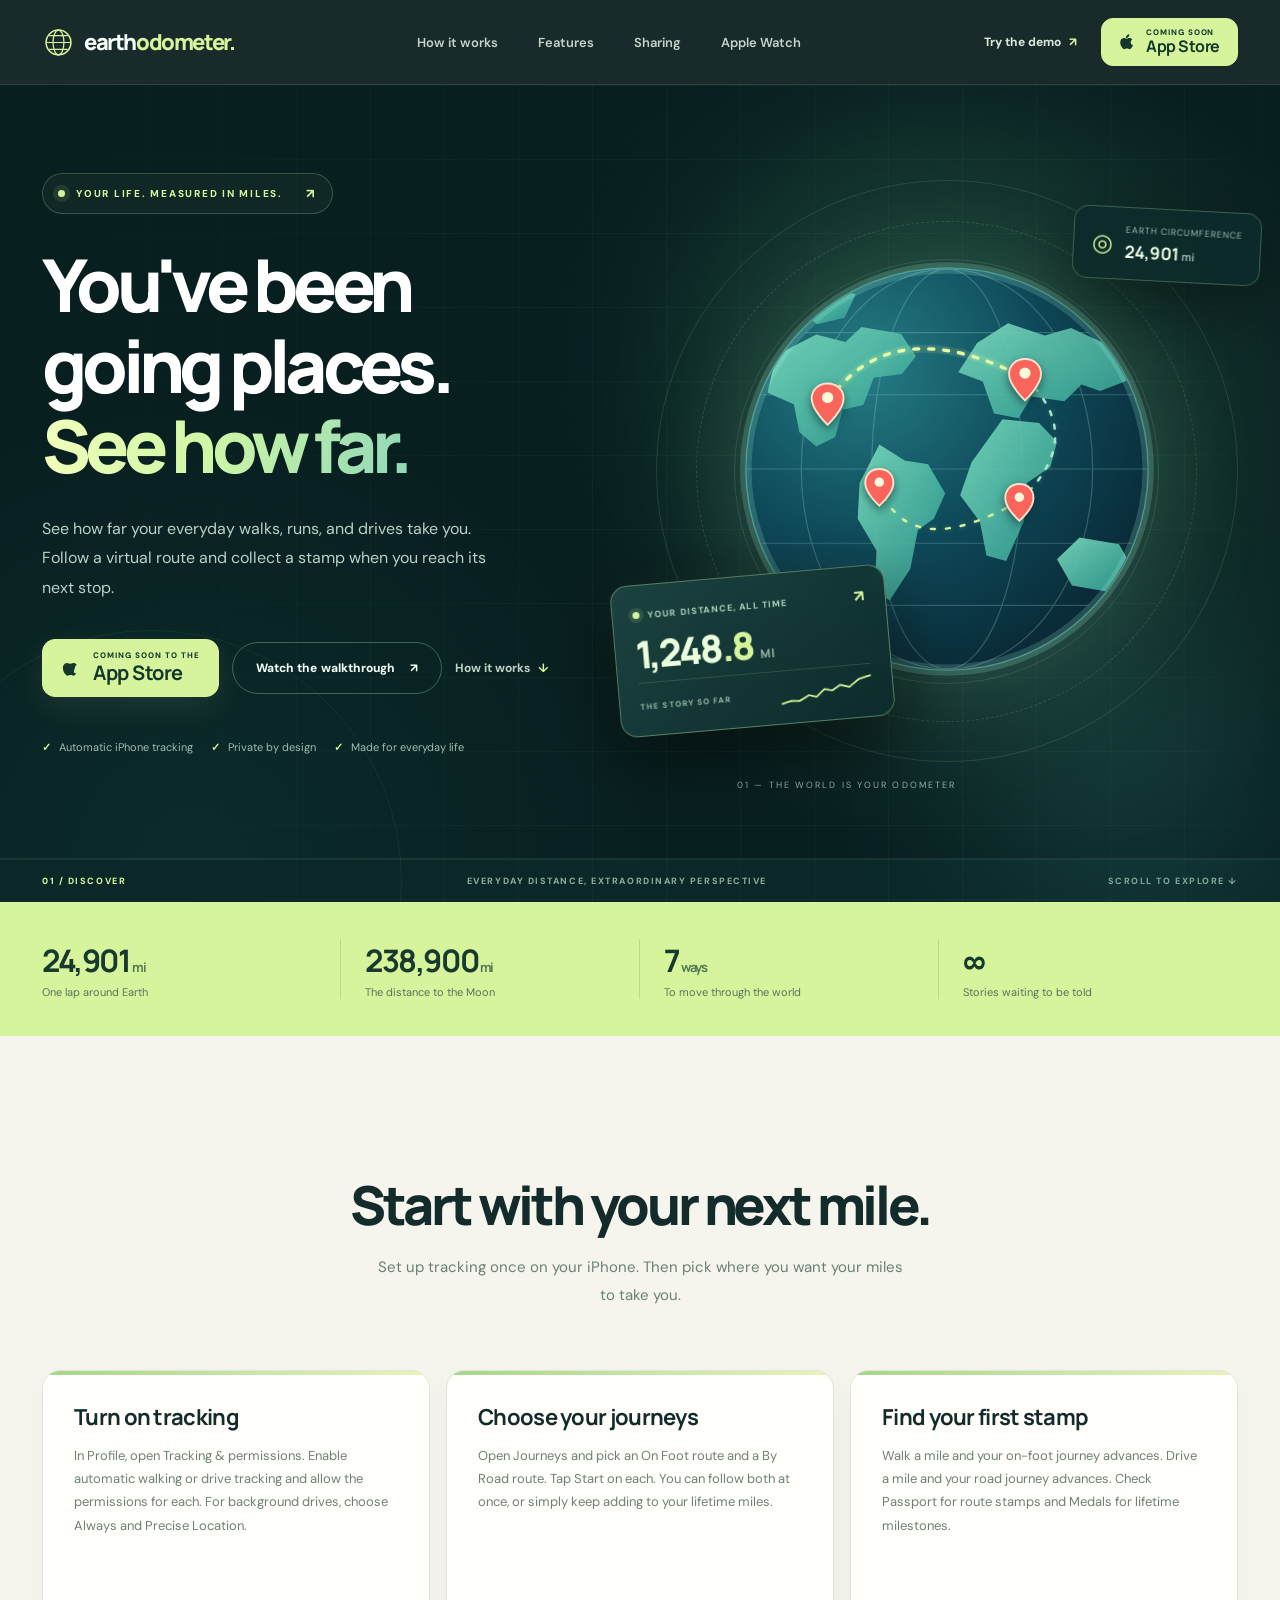
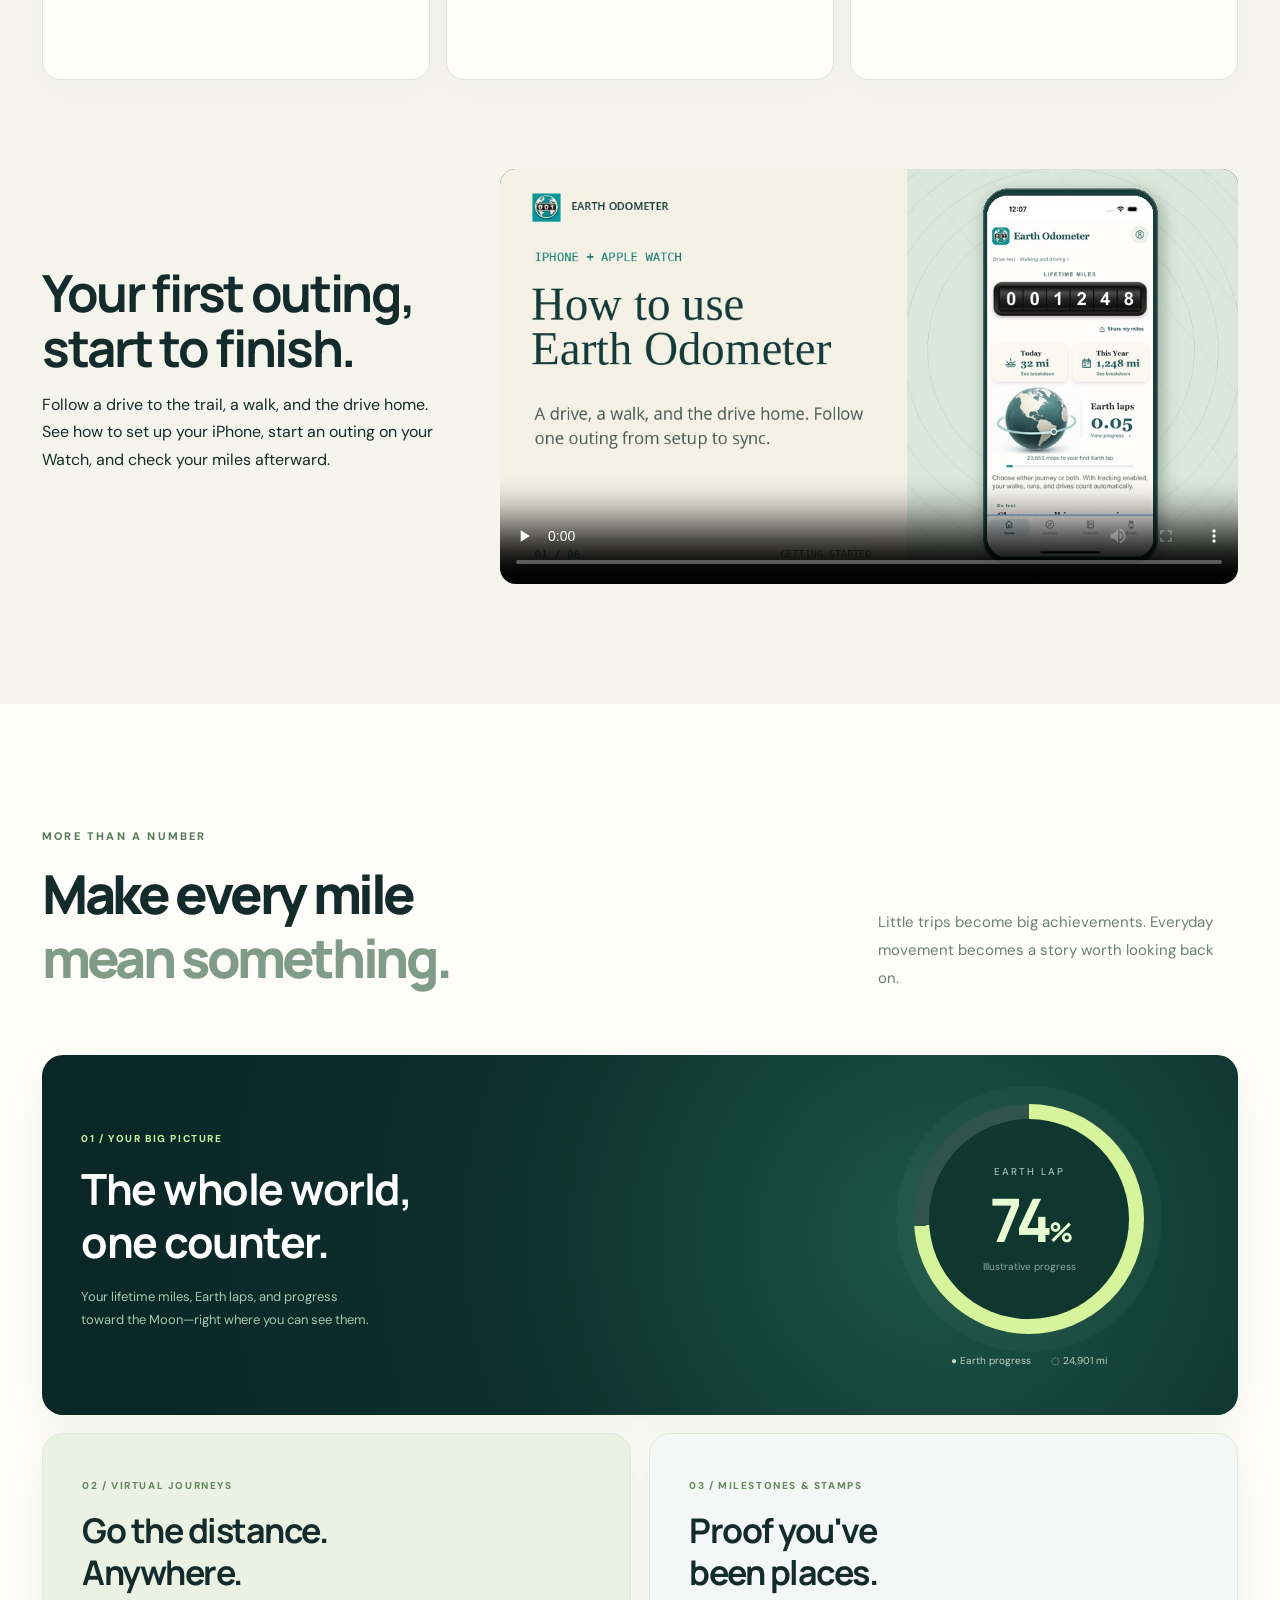
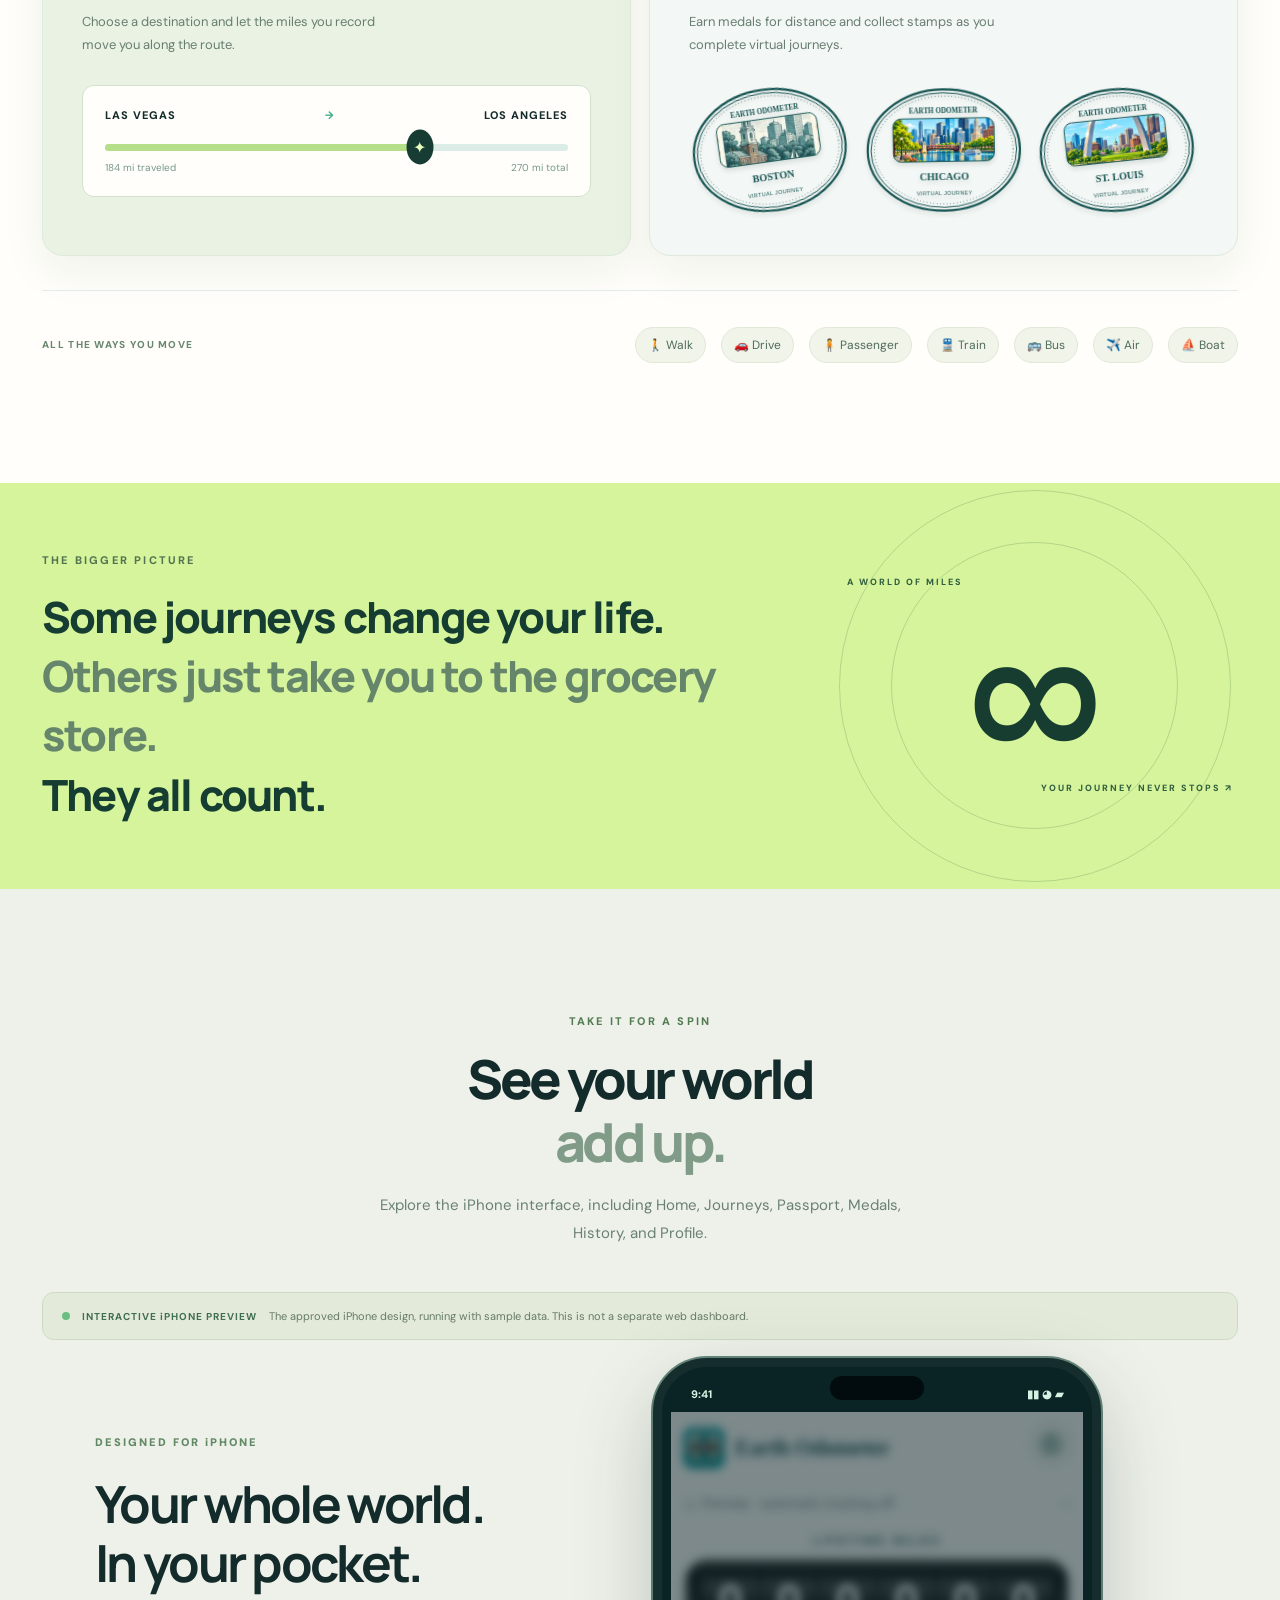
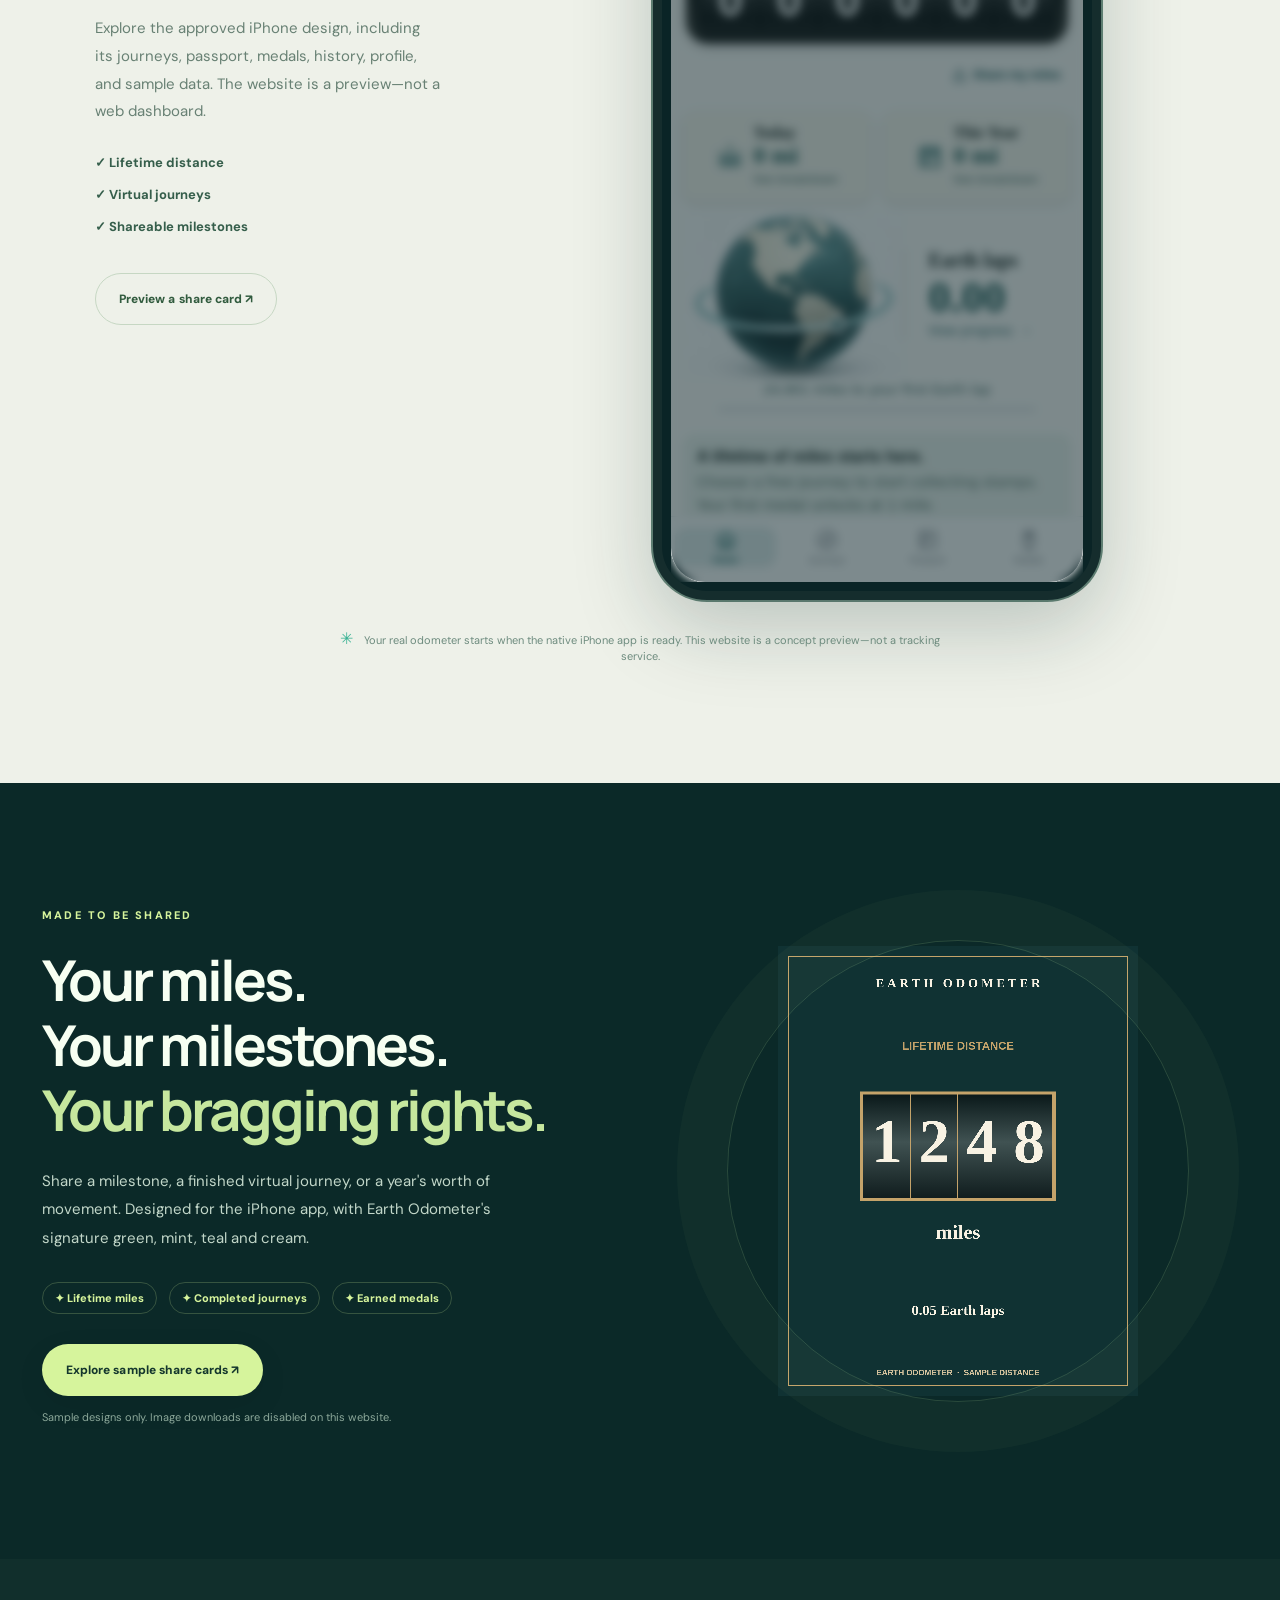
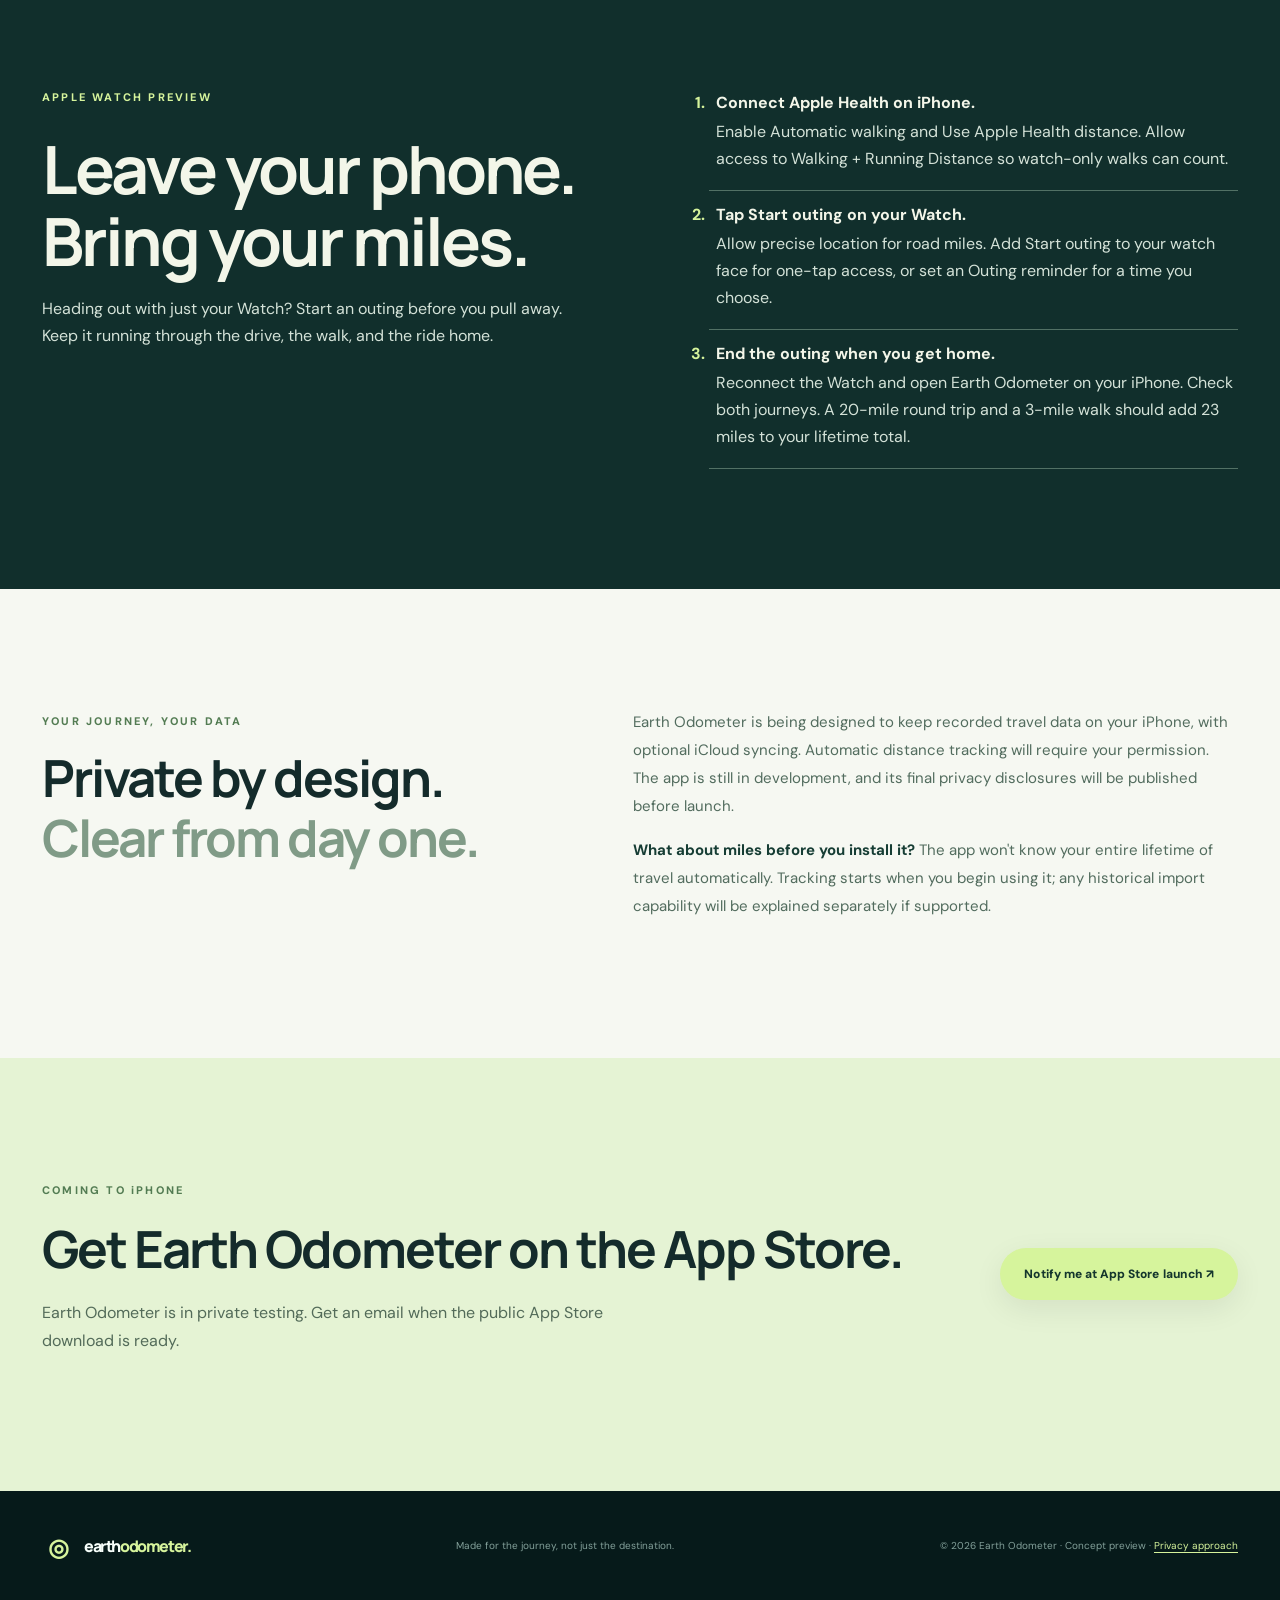
==== commit 4c5ab05d: "Match sample share cards and passport stamps to iPhone artwork" ====
--- a/index.html
+++ b/index.html
@@ -14,7 +14,9 @@
   <link href="https://fonts.googleapis.com/css2?family=DM+Sans:wght@400;500;600;700&family=Manrope:wght@400;500;600;700;800&display=swap" rel="stylesheet">
   <link rel="stylesheet" href="styles.css">
   <link rel="stylesheet" href="design-v2.css?v=22">
-  <script src="site-v3.js?v=4" defer></script>
+  <script src="iphone-preview/share-cards.js?v=2" defer></script>
+  <script src="iphone-preview/passport/imprint.js" defer></script>
+  <script src="site-v3.js?v=5" defer></script>
   <meta property="og:type" content="website">
   <meta property="og:url" content="https://earthodometer.com/">
   <meta property="og:image" content="https://earthodometer.com/iphone-preview/assets/atlas/home-brand.jpg">
@@ -112,9 +114,9 @@
       <div class="walkthrough" id="walkthrough">
         <div class="walkthrough-copy"><h3>Your first outing, start to finish.</h3><p>Follow a drive to the trail, a walk, and the drive home. See how to set up your iPhone, start an outing on your Watch, and check your miles afterward.</p></div>
         <video controls playsinline preload="none" poster="media/earth-odometer-guide.jpg" aria-label="How to use Earth Odometer on iPhone and Apple Watch">
-          <source src="media/earth-odometer-guide.mp4?v=2" type="video/mp4">
-          <track kind="captions" srclang="en" label="English" src="media/earth-odometer-guide.vtt?v=2">
-          <a href="media/earth-odometer-guide.mp4?v=2">Open the explainer video</a>
+          <source src="media/earth-odometer-guide.mp4?v=abby-1" type="video/mp4">
+          <track kind="captions" srclang="en" label="English" src="media/earth-odometer-guide.vtt?v=abby-1">
+          <a href="media/earth-odometer-guide.mp4?v=abby-1">Open the explainer video</a>
         </video>
       </div>
     </div></section>
@@ -124,7 +126,7 @@
       <div class="feature-grid">
         <article class="feature-card feature-wide feature-earth"><div class="feature-text"><span class="feature-label">01 / YOUR BIG PICTURE</span><h3>The whole world,<br>one counter.</h3><p>Your lifetime miles, Earth laps, and progress toward the Moon—right where you can see them.</p></div><div class="progress-art"><div class="progress-orbit"><div class="progress-core"><span>EARTH LAP</span><strong>74<span>%</span></strong><small>Illustrative progress</small></div></div><div class="progress-legend"><span>● Earth progress</span><span>◌ 24,901 mi</span></div></div></article>
         <article class="feature-card feature-journeys"><span class="feature-label">02 / VIRTUAL JOURNEYS</span><h3>Go the distance.<br>Anywhere.</h3><p>Choose a destination and let the miles you record move you along the route.</p><div class="journey-illustration"><div class="journey-city">LAS VEGAS <span>→</span> LOS ANGELES</div><div class="journey-line"><span class="journey-line-fill"></span><span class="journey-marker">✦</span></div><div class="journey-legend"><span>184 mi traveled</span><span>270 mi total</span></div></div></article>
-        <article class="feature-card milestone-feature-card"><span class="feature-label">03 / MILESTONES & STAMPS</span><h3>Proof you've<br>been places.</h3><p>Earn medals for distance and collect stamps as you complete virtual journeys.</p><div class="feature-stamp-showcase feature-stamp-showcase-authentic" aria-label="Passport stamp designs from the Earth Odometer iPhone app"><div class="feature-imprint" role="img" aria-label="Boston illustrated Earth Odometer passport stamp"><svg viewBox="0 0 240 196" xmlns="http://www.w3.org/2000/svg" aria-hidden="true"><defs><clipPath id="marketing-stamp-boston-window"><rect x="35" y="55" width="170" height="78" rx="16"/></clipPath><path id="marketing-stamp-boston-arc" d="M 33 80 A 89 57 0 0 1 207 80"/></defs><g fill="none" stroke="#185654"><ellipse cx="120" cy="98" rx="113" ry="90" stroke-width="3.2"/><ellipse cx="120" cy="98" rx="108" ry="85" stroke-width="1.4"/><ellipse cx="120" cy="98" rx="103" ry="80" stroke-dasharray="1 4" stroke-width="1.3"/></g><text fill="#185654" font-family="Georgia,serif" font-weight="bold" font-size="13" letter-spacing="2.1"><textPath href="#marketing-stamp-boston-arc" startOffset="50%" text-anchor="middle">EARTH ODOMETER</textPath></text><image href="iphone-preview/assets/atlas/stamp.jpg" x="35" y="55" width="170" height="78" preserveAspectRatio="xMidYMid slice" clip-path="url(#marketing-stamp-boston-window)"/><rect x="35" y="55" width="170" height="78" rx="16" fill="none" stroke="#185654" stroke-width="1.4"/><g fill="#185654" text-anchor="middle"><text x="120" y="151" font-family="Georgia,serif" font-size="20" font-weight="bold" letter-spacing="1.6">BOSTON</text><text x="120" y="166" font-family="sans-serif" font-size="8.5" letter-spacing="1.4">✦　VIRTUAL JOURNEY　✦</text></g></svg></div><div class="feature-imprint" role="img" aria-label="Chicago illustrated Earth Odometer passport stamp"><svg viewBox="0 0 240 196" xmlns="http://www.w3.org/2000/svg" aria-hidden="true"><defs><clipPath id="marketing-stamp-chicago-window"><rect x="35" y="55" width="170" height="78" rx="16"/></clipPath><path id="marketing-stamp-chicago-arc" d="M 33 80 A 89 57 0 0 1 207 80"/></defs><g fill="none" stroke="#185654"><ellipse cx="120" cy="98" rx="113" ry="90" stroke-width="3.2"/><ellipse cx="120" cy="98" rx="108" ry="85" stroke-width="1.4"/><ellipse cx="120" cy="98" rx="103" ry="80" stroke-dasharray="1 4" stroke-width="1.3"/></g><text fill="#185654" font-family="Georgia,serif" font-weight="bold" font-size="13" letter-spacing="2.1"><textPath href="#marketing-stamp-chicago-arc" startOffset="50%" text-anchor="middle">EARTH ODOMETER</textPath></text><image href="iphone-preview/assets/ChicagoStamp.jpg" x="35" y="55" width="170" height="78" preserveAspectRatio="xMidYMid slice" clip-path="url(#marketing-stamp-chicago-window)"/><rect x="35" y="55" width="170" height="78" rx="16" fill="none" stroke="#185654" stroke-width="1.4"/><g fill="#185654" text-anchor="middle"><text x="120" y="151" font-family="Georgia,serif" font-size="20" font-weight="bold" letter-spacing="1.6">CHICAGO</text><text x="120" y="166" font-family="sans-serif" font-size="8.5" letter-spacing="1.4">✦　VIRTUAL JOURNEY　✦</text></g></svg></div><div class="feature-imprint" role="img" aria-label="St. Louis illustrated Earth Odometer passport stamp"><svg viewBox="0 0 240 196" xmlns="http://www.w3.org/2000/svg" aria-hidden="true"><defs><clipPath id="marketing-stamp-stlouis-window"><rect x="35" y="55" width="170" height="78" rx="16"/></clipPath><path id="marketing-stamp-stlouis-arc" d="M 33 80 A 89 57 0 0 1 207 80"/></defs><g fill="none" stroke="#185654"><ellipse cx="120" cy="98" rx="113" ry="90" stroke-width="3.2"/><ellipse cx="120" cy="98" rx="108" ry="85" stroke-width="1.4"/><ellipse cx="120" cy="98" rx="103" ry="80" stroke-dasharray="1 4" stroke-width="1.3"/></g><text fill="#185654" font-family="Georgia,serif" font-weight="bold" font-size="13" letter-spacing="2.1"><textPath href="#marketing-stamp-stlouis-arc" startOffset="50%" text-anchor="middle">EARTH ODOMETER</textPath></text><image href="iphone-preview/assets/StLouisStamp.jpg" x="35" y="55" width="170" height="78" preserveAspectRatio="xMidYMid slice" clip-path="url(#marketing-stamp-stlouis-window)"/><rect x="35" y="55" width="170" height="78" rx="16" fill="none" stroke="#185654" stroke-width="1.4"/><g fill="#185654" text-anchor="middle"><text x="120" y="151" font-family="Georgia,serif" font-size="20" font-weight="bold" letter-spacing="1.6">ST. LOUIS</text><text x="120" y="166" font-family="sans-serif" font-size="8.5" letter-spacing="1.4">✦　VIRTUAL JOURNEY　✦</text></g></svg></div></div></article>
+        <article class="feature-card milestone-feature-card"><span class="feature-label">03 / MILESTONES & STAMPS</span><h3>Proof you've<br>been places.</h3><p>Earn medals for distance and collect stamps as you complete virtual journeys.</p><div class="feature-stamp-showcase feature-stamp-showcase-authentic" aria-label="Passport stamp designs from the Earth Odometer iPhone app"><div class="feature-imprint" data-stamp-city="Boston" data-stamp-art="iphone-preview/assets/atlas/stamp.jpg"></div><div class="feature-imprint" data-stamp-city="Chicago" data-stamp-art="iphone-preview/assets/ChicagoStamp.jpg"></div><div class="feature-imprint" data-stamp-city="St. Louis" data-stamp-art="iphone-preview/assets/StLouisStamp.jpg"></div></div></article>
       </div>
       <div class="transport-row"><span>ALL THE WAYS YOU MOVE</span><div><span>🚶 Walk</span><span>🚗 Drive</span><span>🧍 Passenger</span><span>🚆 Train</span><span>🚌 Bus</span><span>✈️ Air</span><span>⛵ Boat</span></div></div>
     </div></section>
@@ -146,25 +148,20 @@
  <div class="share-benefits"><span>✦ Lifetime miles</span><span>✦ Completed journeys</span><span>✦ Earned medals</span></div>
  <button type="button" id="share-preview-button" class="button button-primary">Explore sample share cards ↗</button>
  <p class="share-disclaimer">Sample designs only. Image downloads are disabled on this website.</p></div>
- <div class="share-art"><div class="share-card-example">
- <div class="share-card-top"><span>◎ EARTH ODOMETER</span><span>MY JOURNEY</span></div>
- <div class="share-card-globe share-card-globe-geometric"><svg viewBox="0 0 240 240" role="img" aria-label="Geometric Earth globe, option B"><circle cx="120" cy="120" r="101" fill="none" stroke="currentColor" stroke-width="3"/><ellipse cx="120" cy="120" rx="43" ry="101" fill="none" stroke="currentColor" stroke-width="2.5"/><ellipse cx="120" cy="120" rx="78" ry="101" fill="none" stroke="currentColor" stroke-width="2"/><path d="M19 120h202M43 64h154M43 176h154" stroke="currentColor" stroke-width="2.5" fill="none"/><path d="M50 82l30-27 27 11 9 27-18 15-4 26-26 9-17-20zM137 55l30-14 29 22-4 26-21 10-7 27-27-13-12-32zM143 145l28-1 18 24-12 25-29-7-15-23z" fill="currentColor" opacity=".23"/></svg></div>
- <div class="share-card-label">LIFETIME DISTANCE</div>
- <div class="share-card-distance"><span id="share-hero-miles">1,248</span> <small>MI</small></div>
- <div class="share-card-foot"><span id="share-hero-progress">5.0% AROUND THE EARTH</span><span>KEEP GOING ↗</span></div>
- </div><div class="share-float-tag">MADE FOR YOUR STORY ✦</div></div>
+ <div class="share-art"><canvas id="lifetime-example" width="1080" height="1350" style="display:block;width:min(100%,360px);height:auto;margin:auto" aria-label="Sample lifetime mileage odometer"></canvas></div>
  </div></section>
  <div class="share-modal" id="share-modal" hidden role="dialog" aria-modal="true" aria-labelledby="share-modal-title">
  <div class="share-modal-inner"><button type="button" id="share-modal-close" class="share-modal-close" aria-label="Close share preview">×</button>
  <span class="section-kicker">SHARE CARD PREVIEW</span><h3 id="share-modal-title">A little proof you've been places.</h3>
  <div class="share-style-picker" role="group" aria-label="Choose share card type">
  <button type="button" class="share-style-option active" data-share-style="distance" aria-pressed="true">🌍 Lifetime miles</button>
+ <button type="button" class="share-style-option" data-share-style="today" aria-pressed="false">Today</button>
  <button type="button" class="share-style-option" data-share-style="journey" aria-pressed="false">🧭 Journey</button>
- <button type="button" class="share-style-option" data-share-style="achievement" aria-pressed="false">🏅 Achievement</button>
+ <button type="button" class="share-style-option" data-share-style="achievement" aria-pressed="false">🏅 Medal</button>
  </div>
  <canvas id="share-canvas" width="1080" height="1350" aria-label="Illustrative Earth Odometer share card using sample data"></canvas>
  <div class="share-modal-actions"><button type="button" id="copy-share" class="button button-outline-dark">Copy sample text</button></div>
- <p>Preview only · Sample data · Images cannot be downloaded directly. iPhone sharing is planned.</p>
+ <p>Preview only · Sample data · Images cannot be downloaded directly. The iPhone app shares the selected card as an image.</p>
  </div></div>
 <section class="section watch-section" id="watch"><div class="container watch-layout">
       <div><p class="section-kicker">APPLE WATCH PREVIEW</p><h2>Leave your phone.<br>Bring your miles.</h2><p class="watch-lede">Heading out with just your Watch? Start an outing before you pull away. Keep it running through the drive, the walk, and the ride home.</p></div>
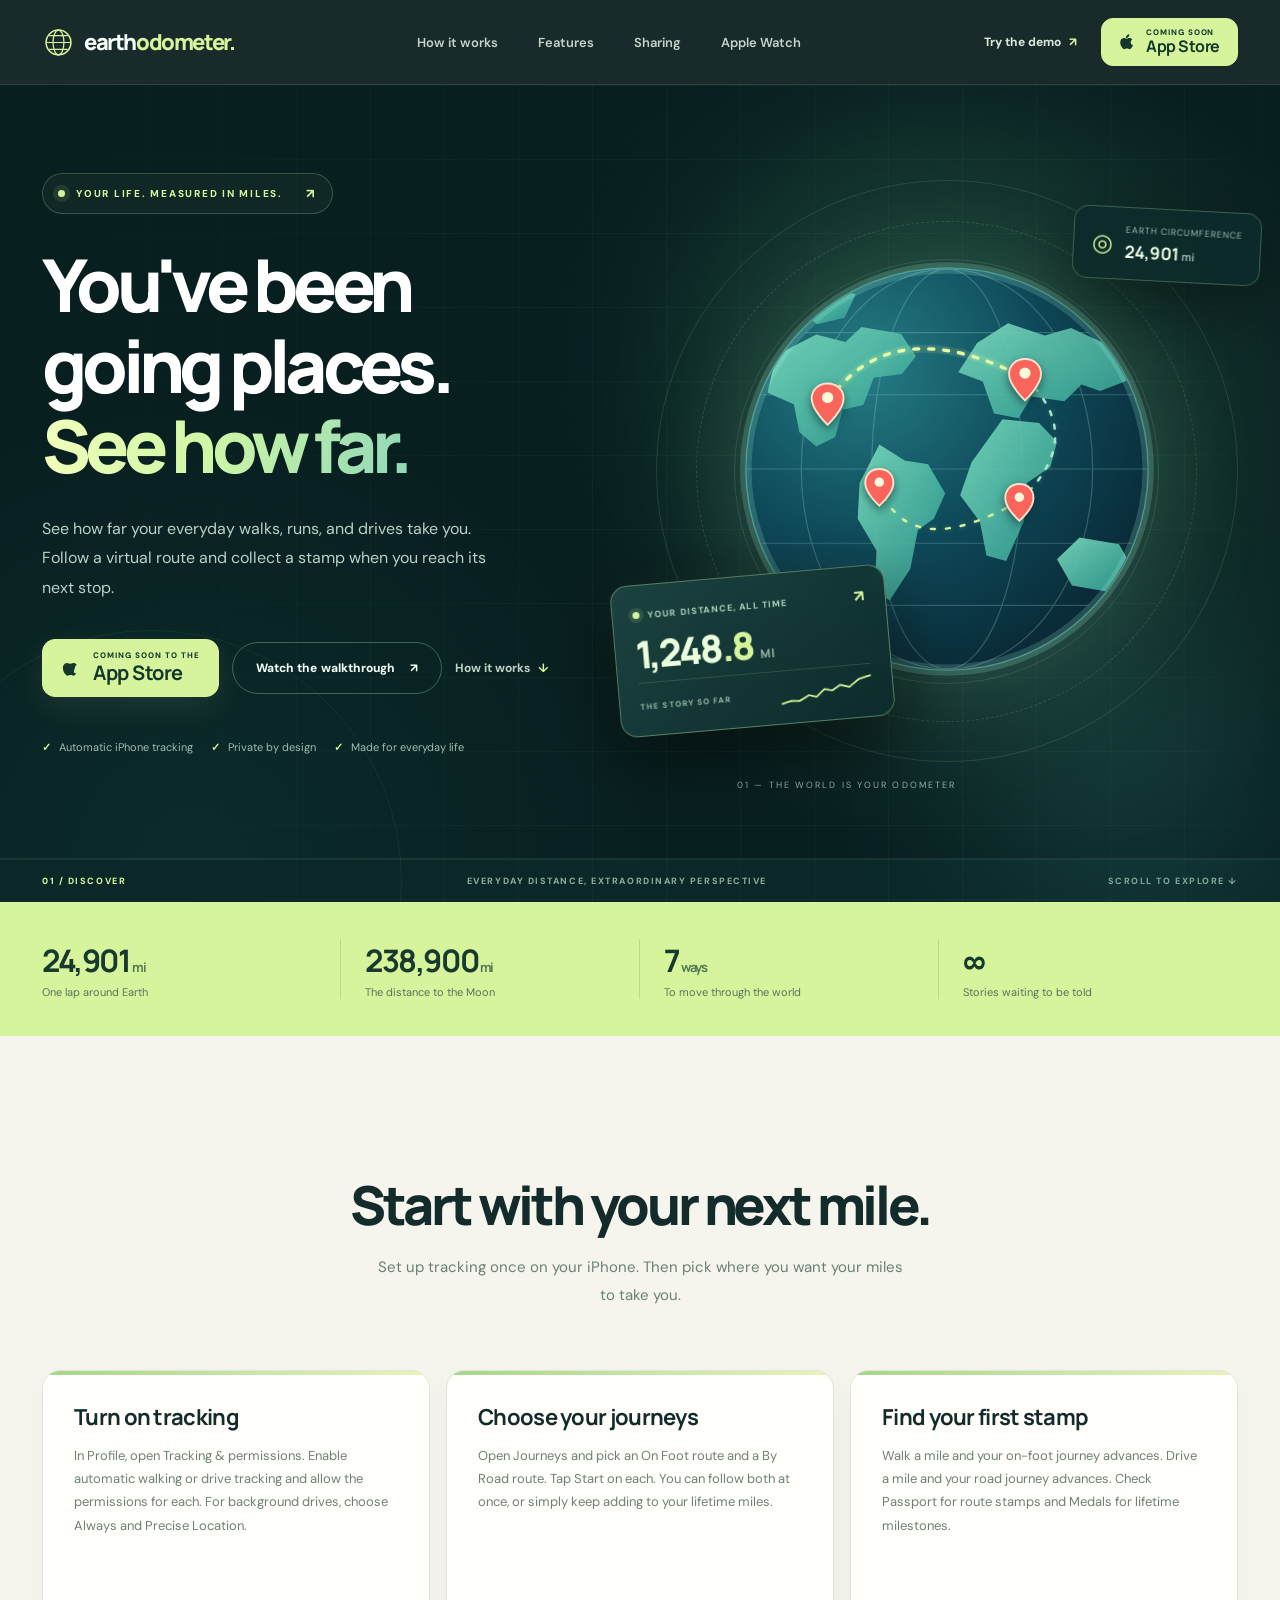
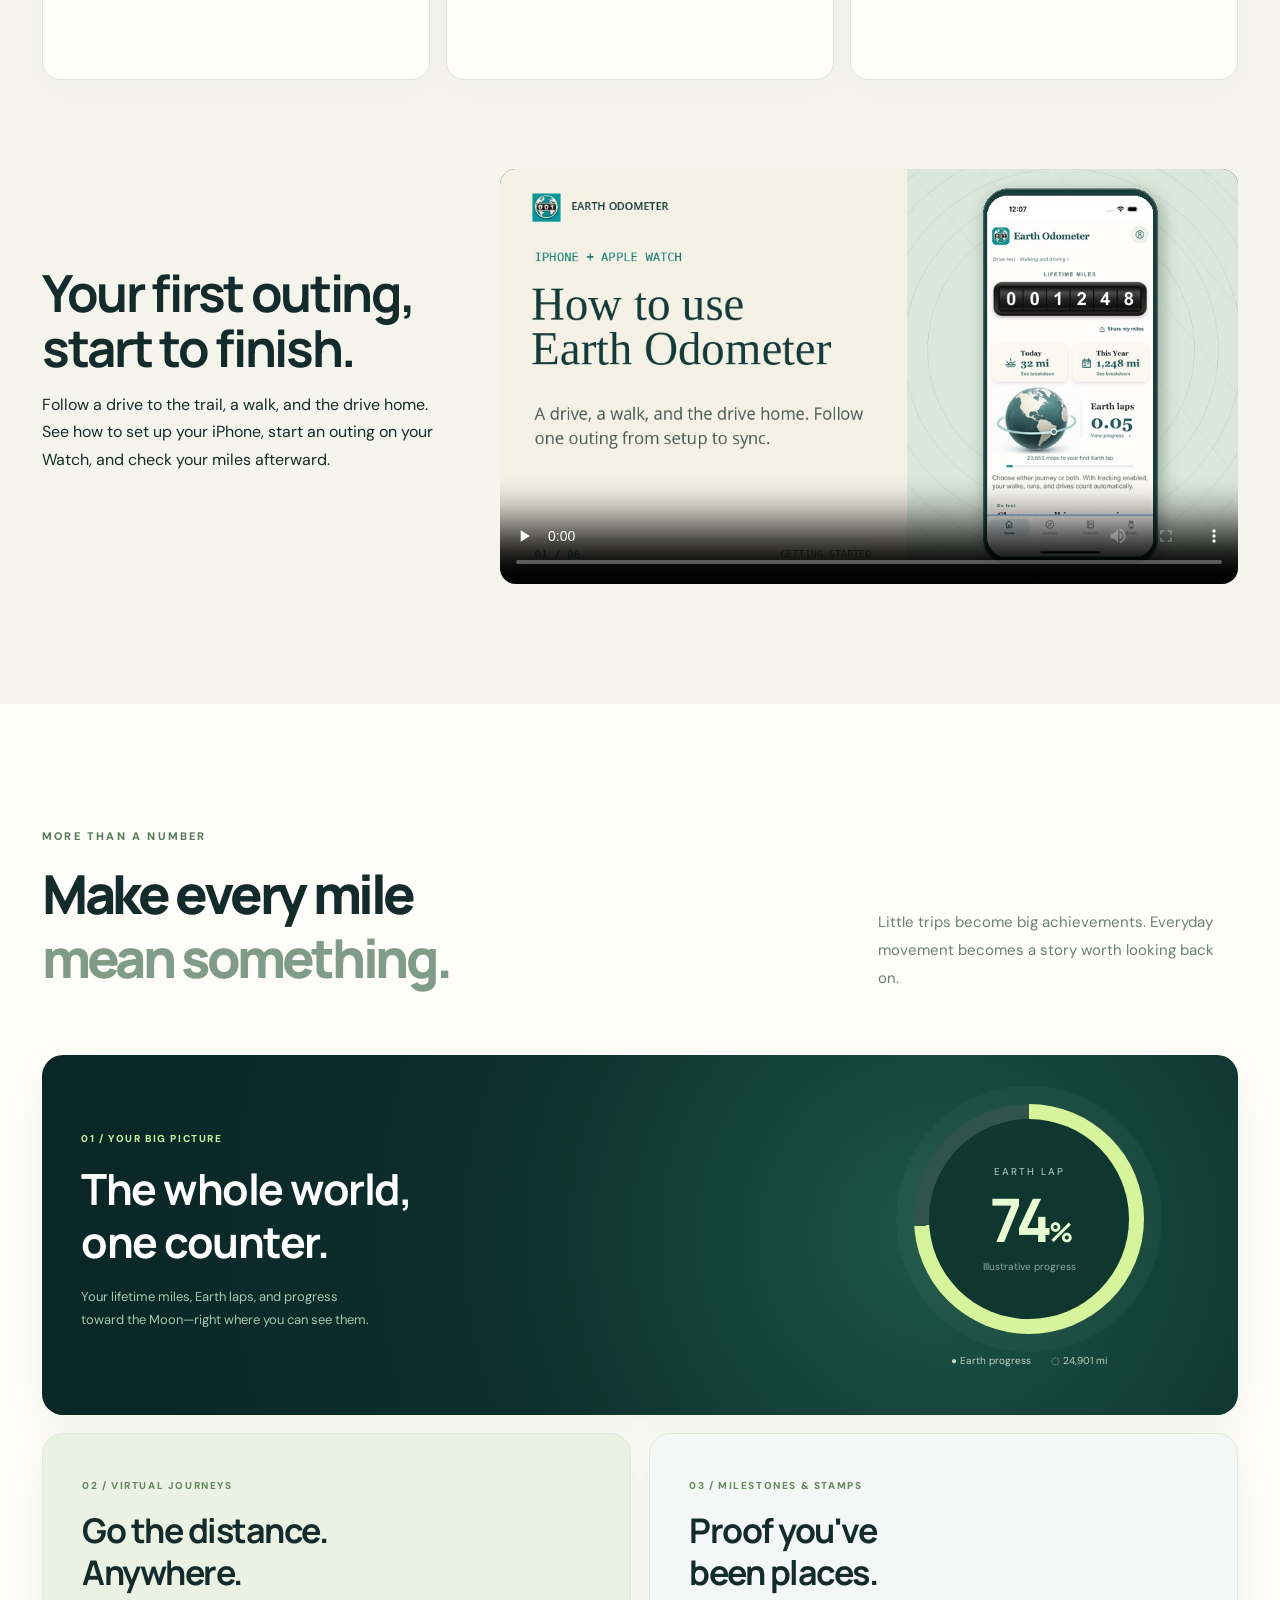
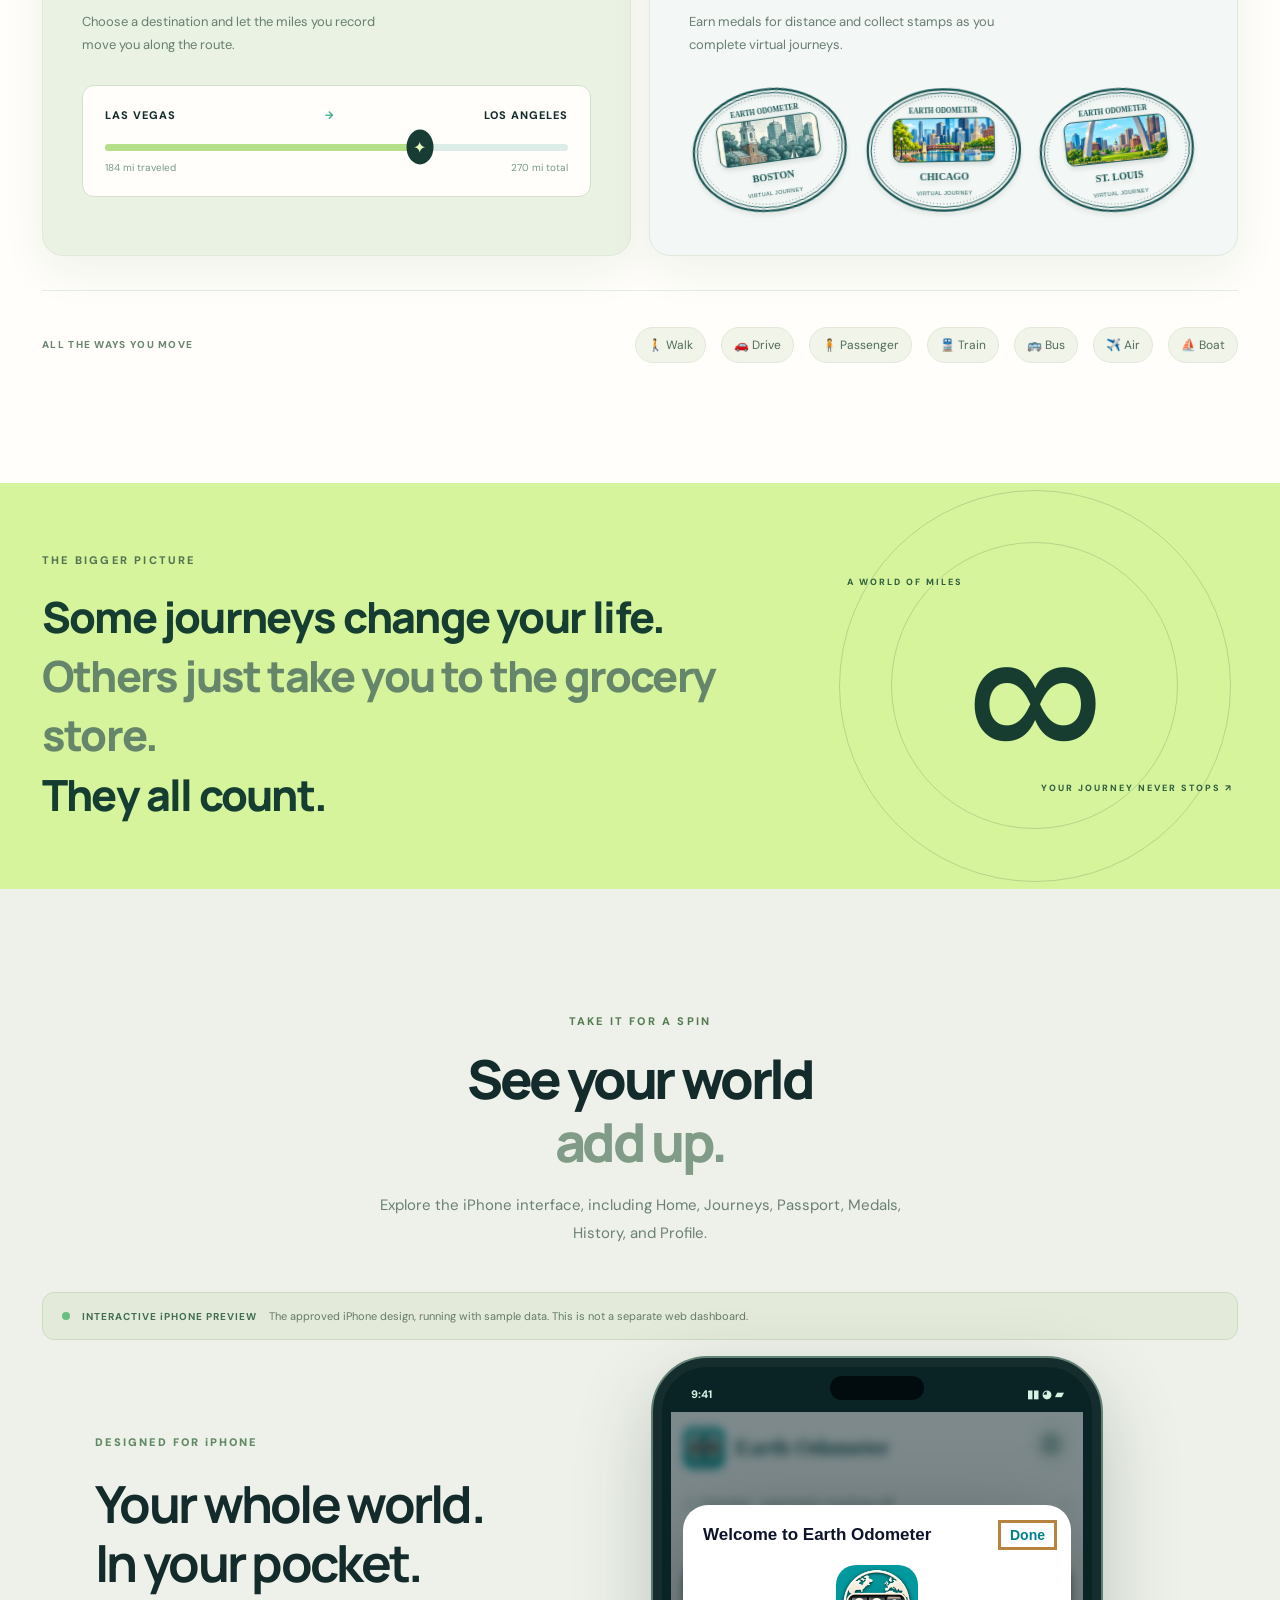
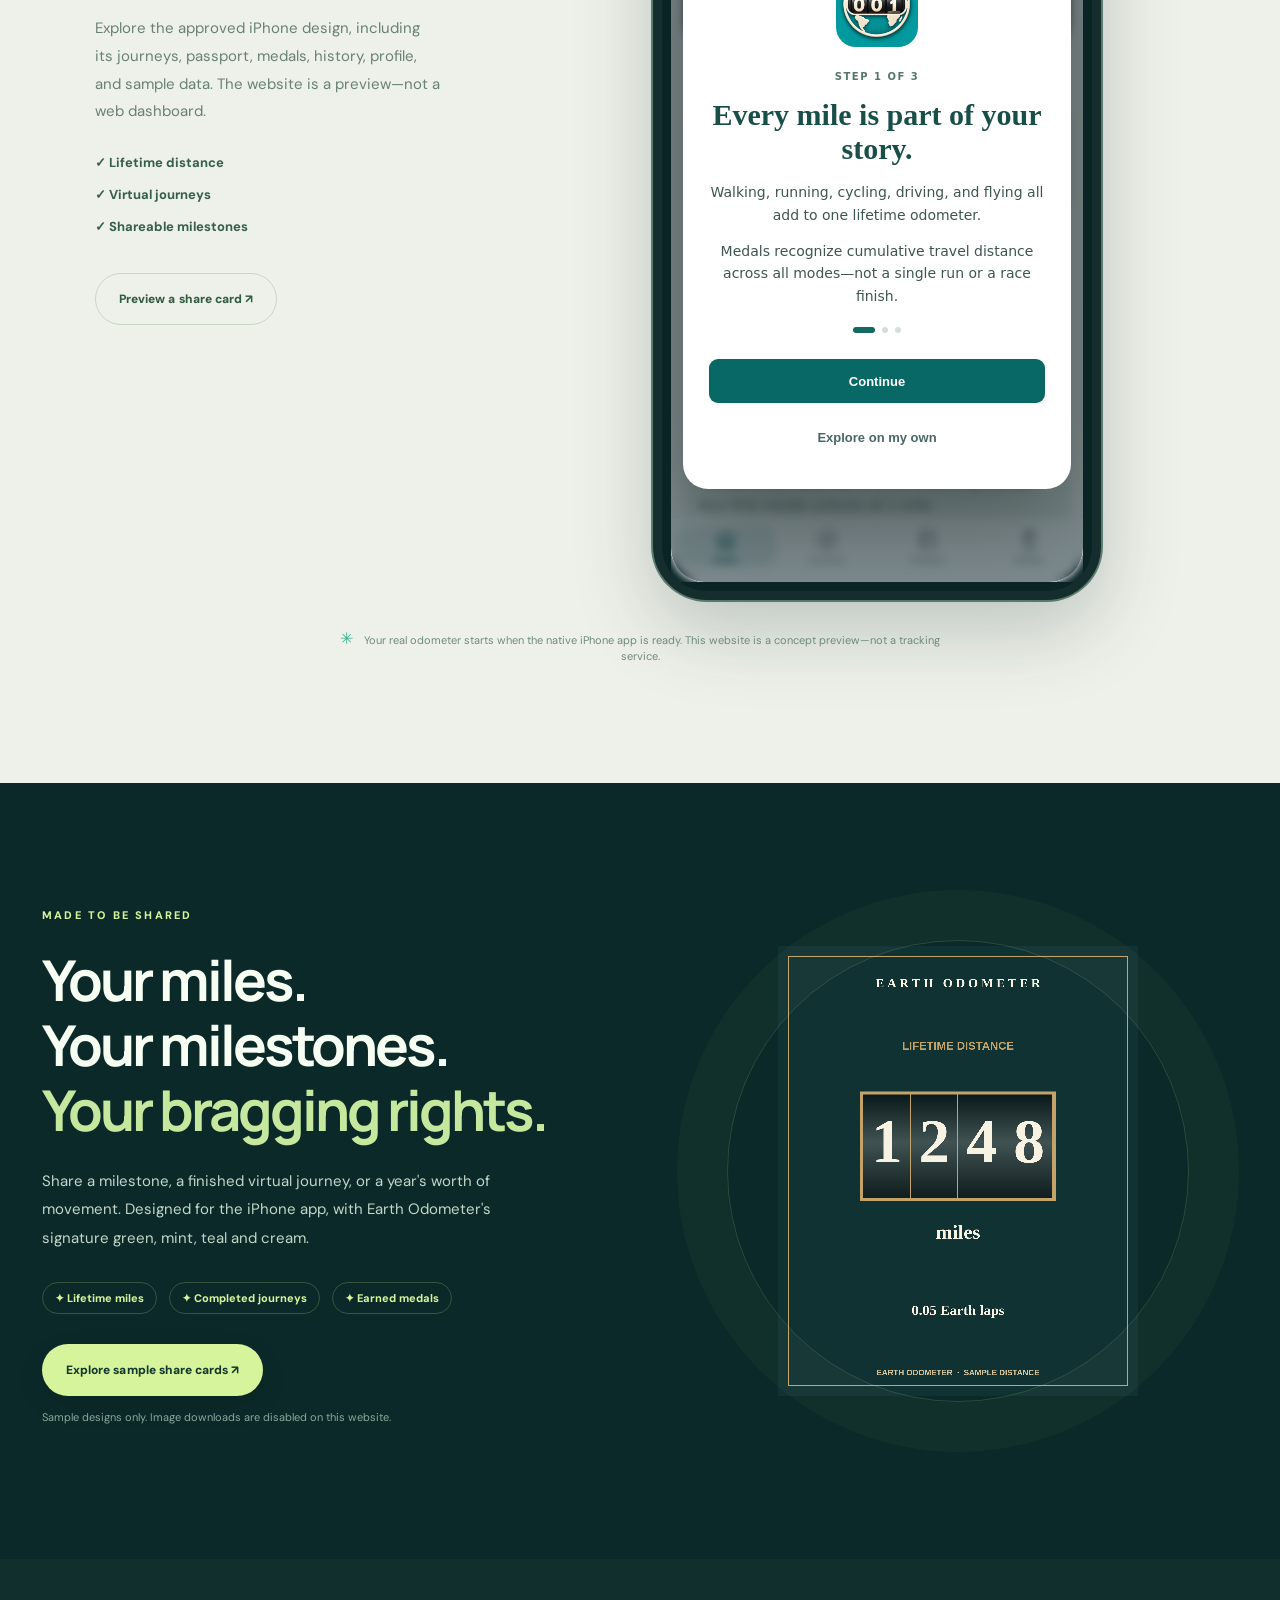
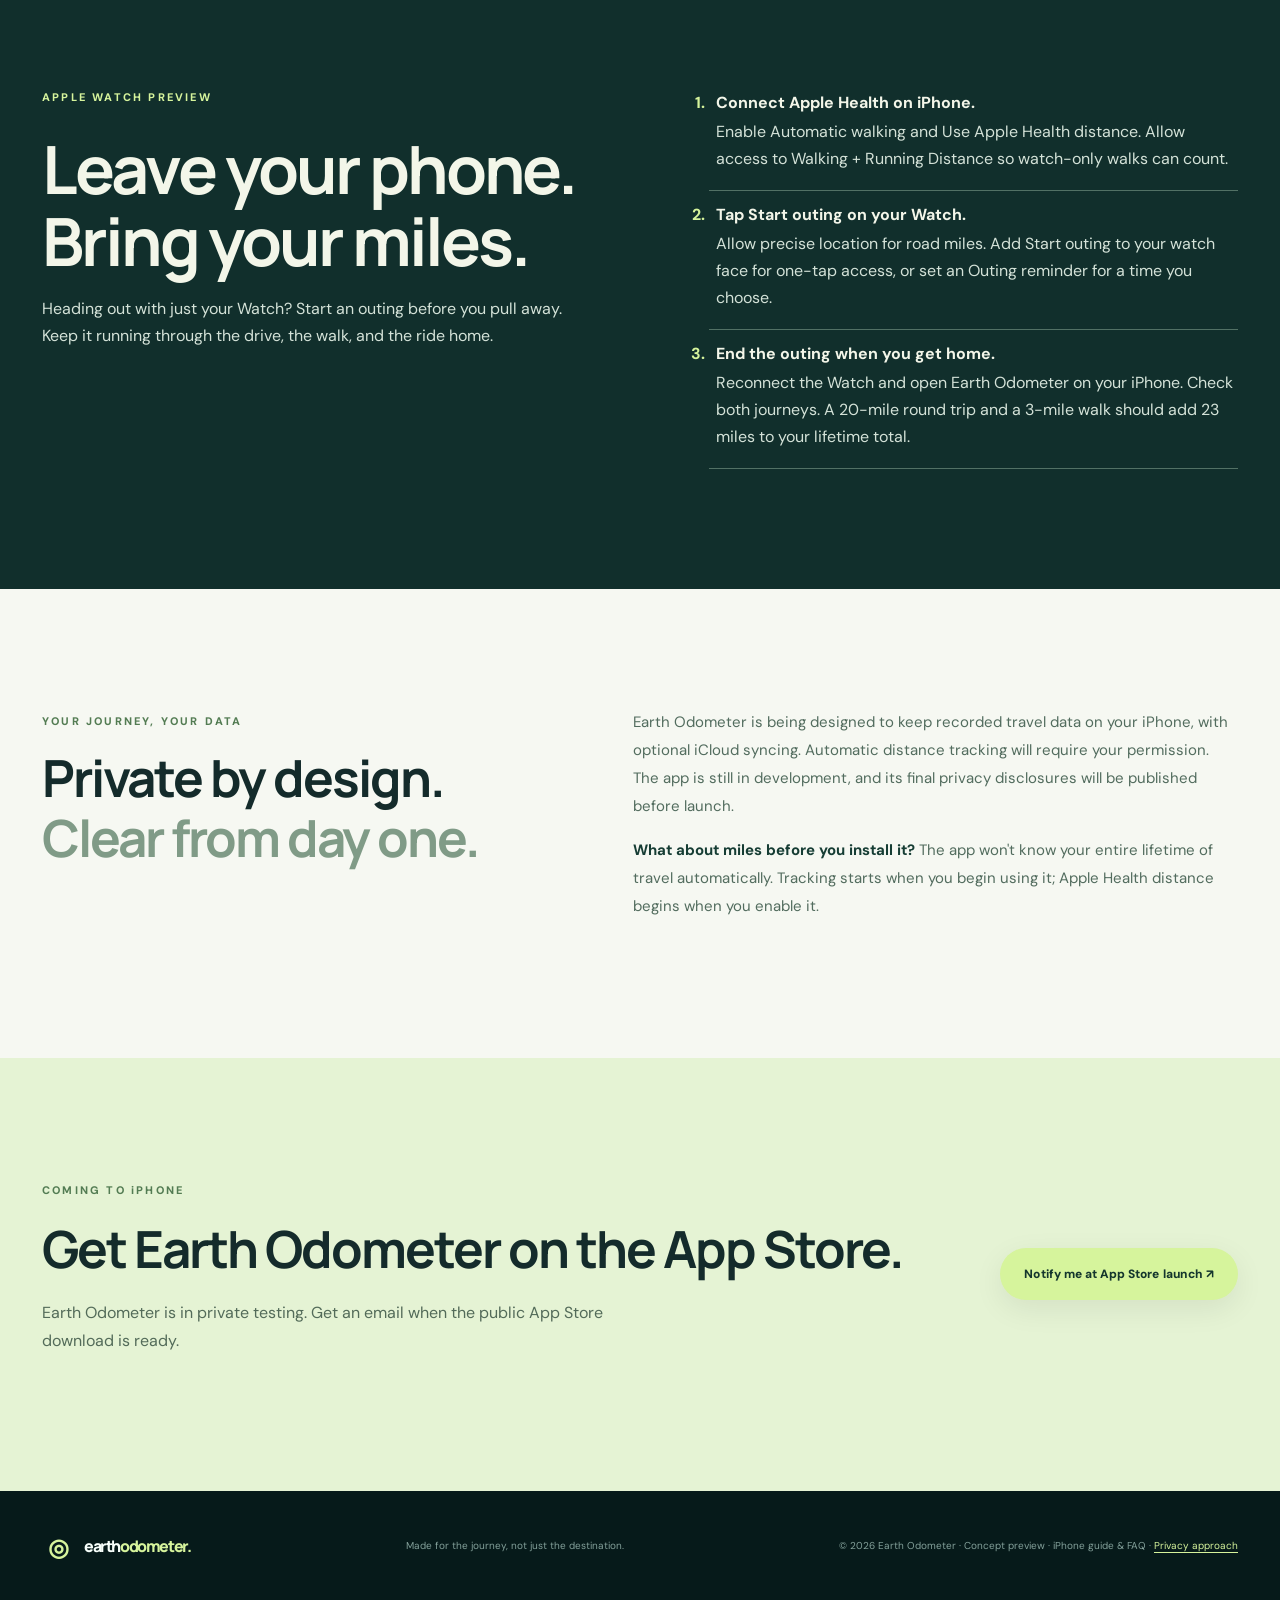
==== commit b43af160: "Publish detailed iPhone help and FAQ from the website and interactive preview" ====
--- a/index.html
+++ b/index.html
@@ -174,11 +174,11 @@
     <section class="section trust-section" id="privacy"><div class="container trust-inner">
  <div><span class="section-kicker">YOUR JOURNEY, YOUR DATA</span><h2>Private by design.<br><span class="muted-heading">Clear from day one.</span></h2></div>
  <div><p>Earth Odometer is being designed to keep recorded travel data on your iPhone, with optional iCloud syncing. Automatic distance tracking will require your permission. The app is still in development, and its final privacy disclosures will be published before launch.</p>
- <p><strong>What about miles before you install it?</strong> The app won't know your entire lifetime of travel automatically. Tracking starts when you begin using it; any historical import capability will be explained separately if supported.</p></div>
+ <p><strong>What about miles before you install it?</strong> The app won't know your entire lifetime of travel automatically. Tracking starts when you begin using it; Apple Health distance begins when you enable it.</p></div>
  </div></section>
  <section class="section launch-section" id="launch"><div class="container launch-inner"><div><span class="section-kicker">COMING TO iPHONE</span><h2>Get Earth Odometer on the App Store.</h2><p>Earth Odometer is in private testing. Get an email when the public App Store download is ready.</p></div><a class="button button-primary" href="https://form.jotform.com/263228212239049" target="_blank" rel="noopener noreferrer">Notify me at App Store launch ↗</a></div></section>
 
   </main>
-  <footer class="site-footer"><div class="container footer-inner"><a class="brand" href="#top"><span class="brand-icon" aria-hidden="true">◎</span><span>earth<span class="brand-accent">odometer</span><span class="brand-dot">.</span></span></a><p>Made for the journey, not just the destination.</p><span>© <span id="footer-year">2026</span> Earth Odometer · Concept preview · <a href="#privacy">Privacy approach</a></span></div></footer>
+  <footer class="site-footer"><div class="container footer-inner"><a class="brand" href="#top"><span class="brand-icon" aria-hidden="true">◎</span><span>earth<span class="brand-accent">odometer</span><span class="brand-dot">.</span></span></a><p>Made for the journey, not just the destination.</p><span>© <span id="footer-year">2026</span> Earth Odometer · Concept preview · <a href="iphone-preview/guide.html">iPhone guide &amp; FAQ</a> · <a href="#privacy">Privacy approach</a></span></div></footer>
 </body>
 </html>
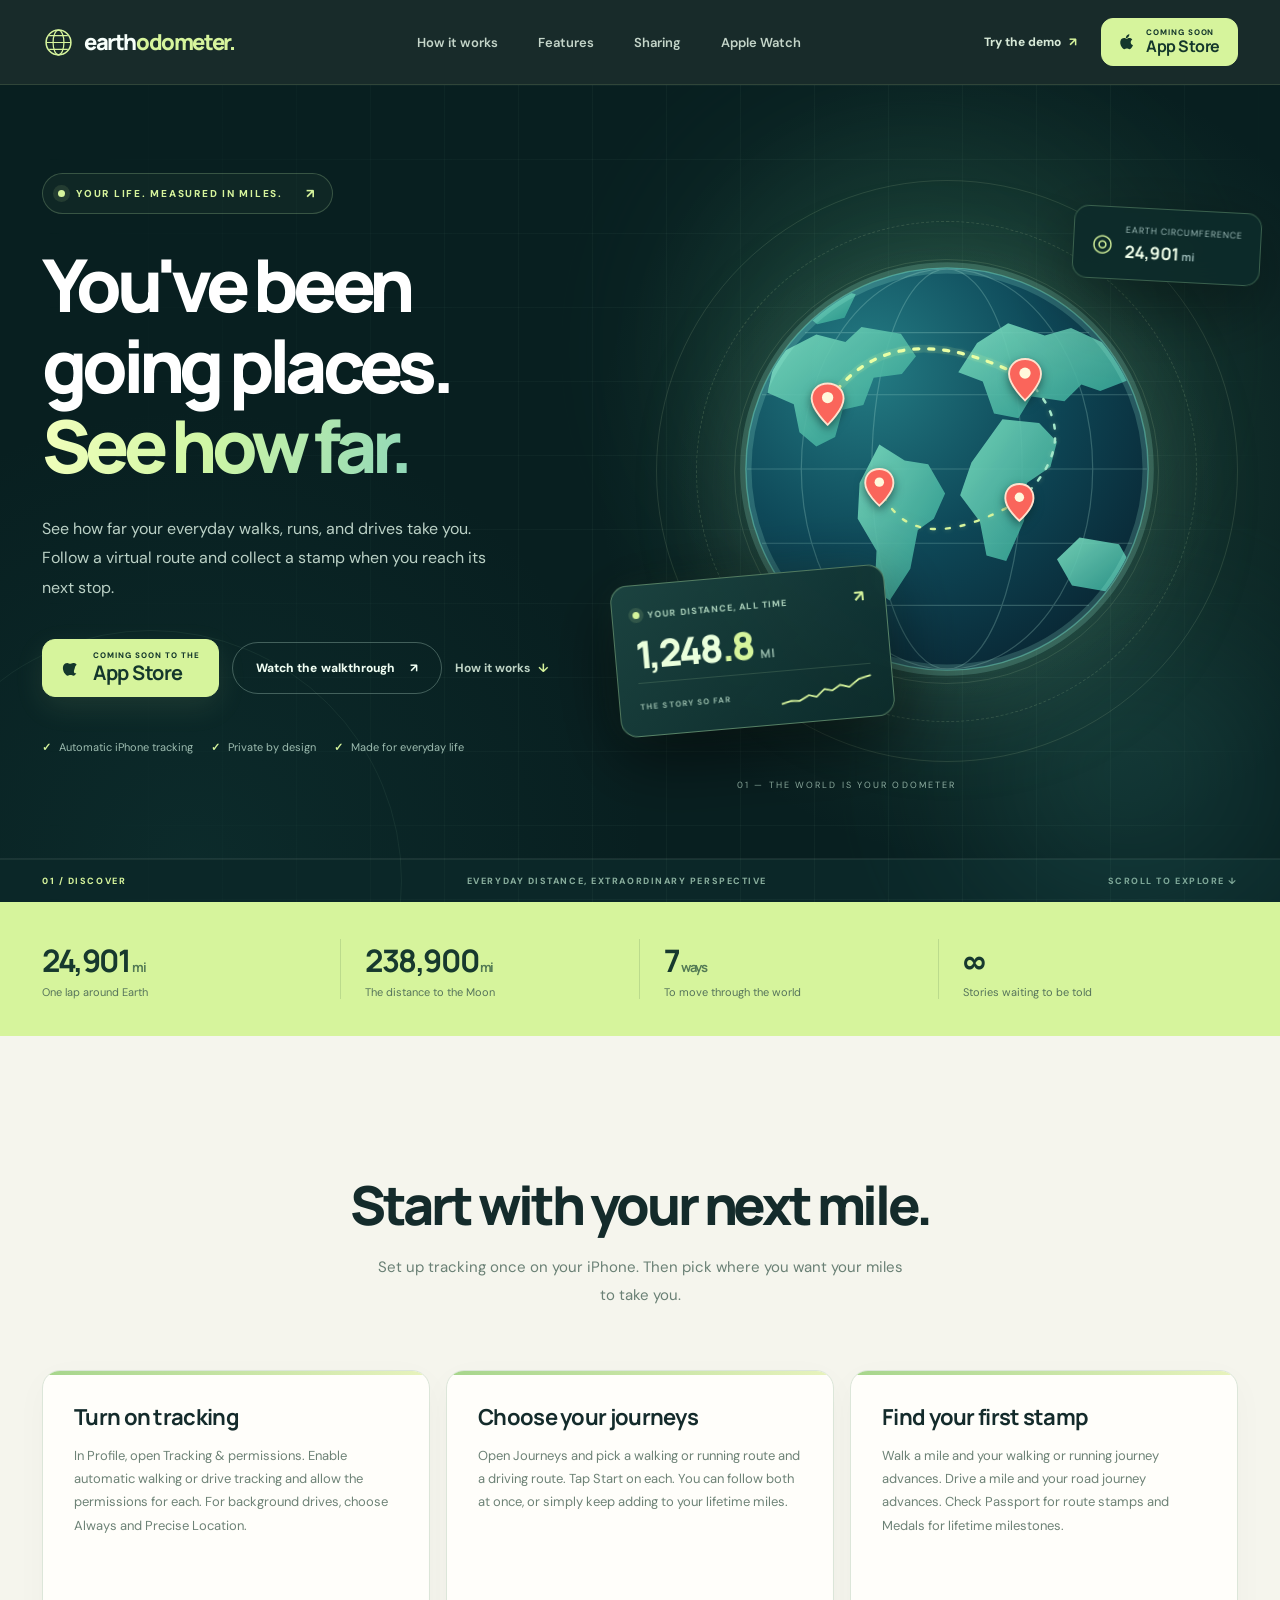
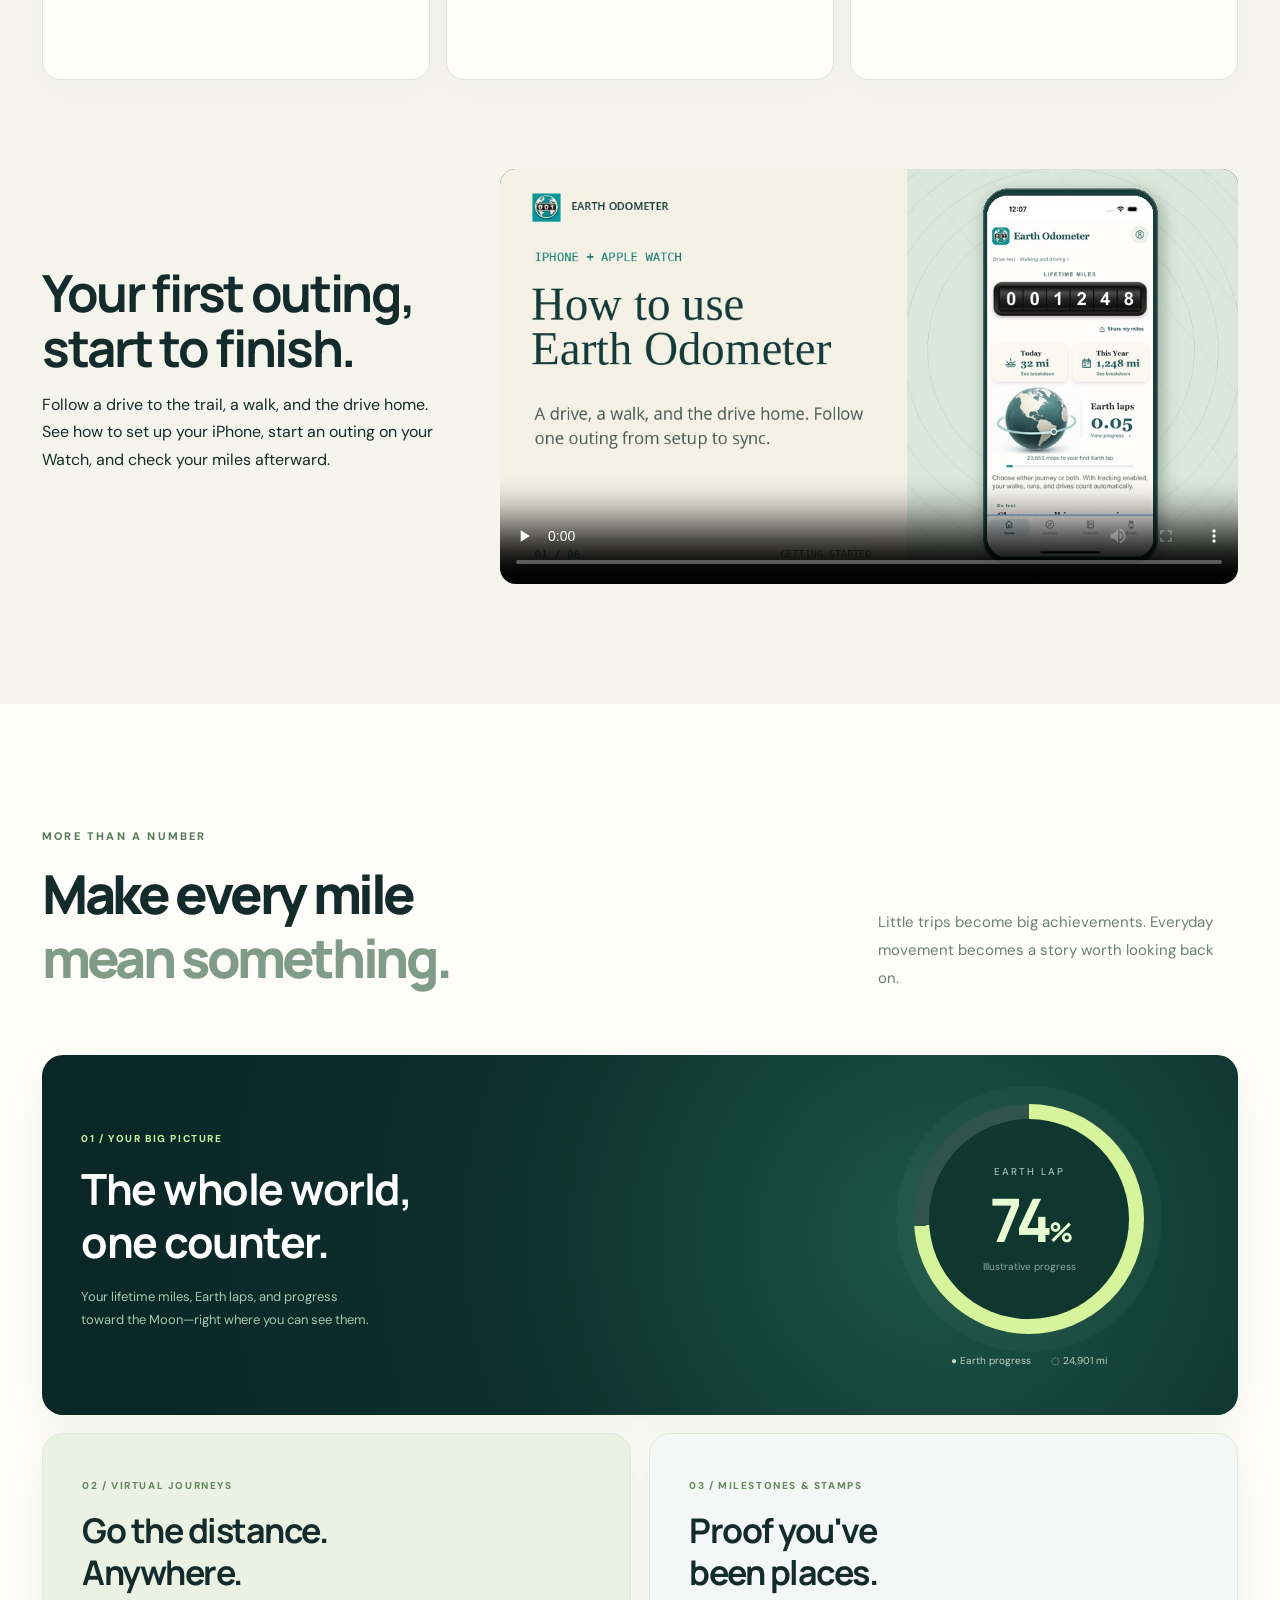
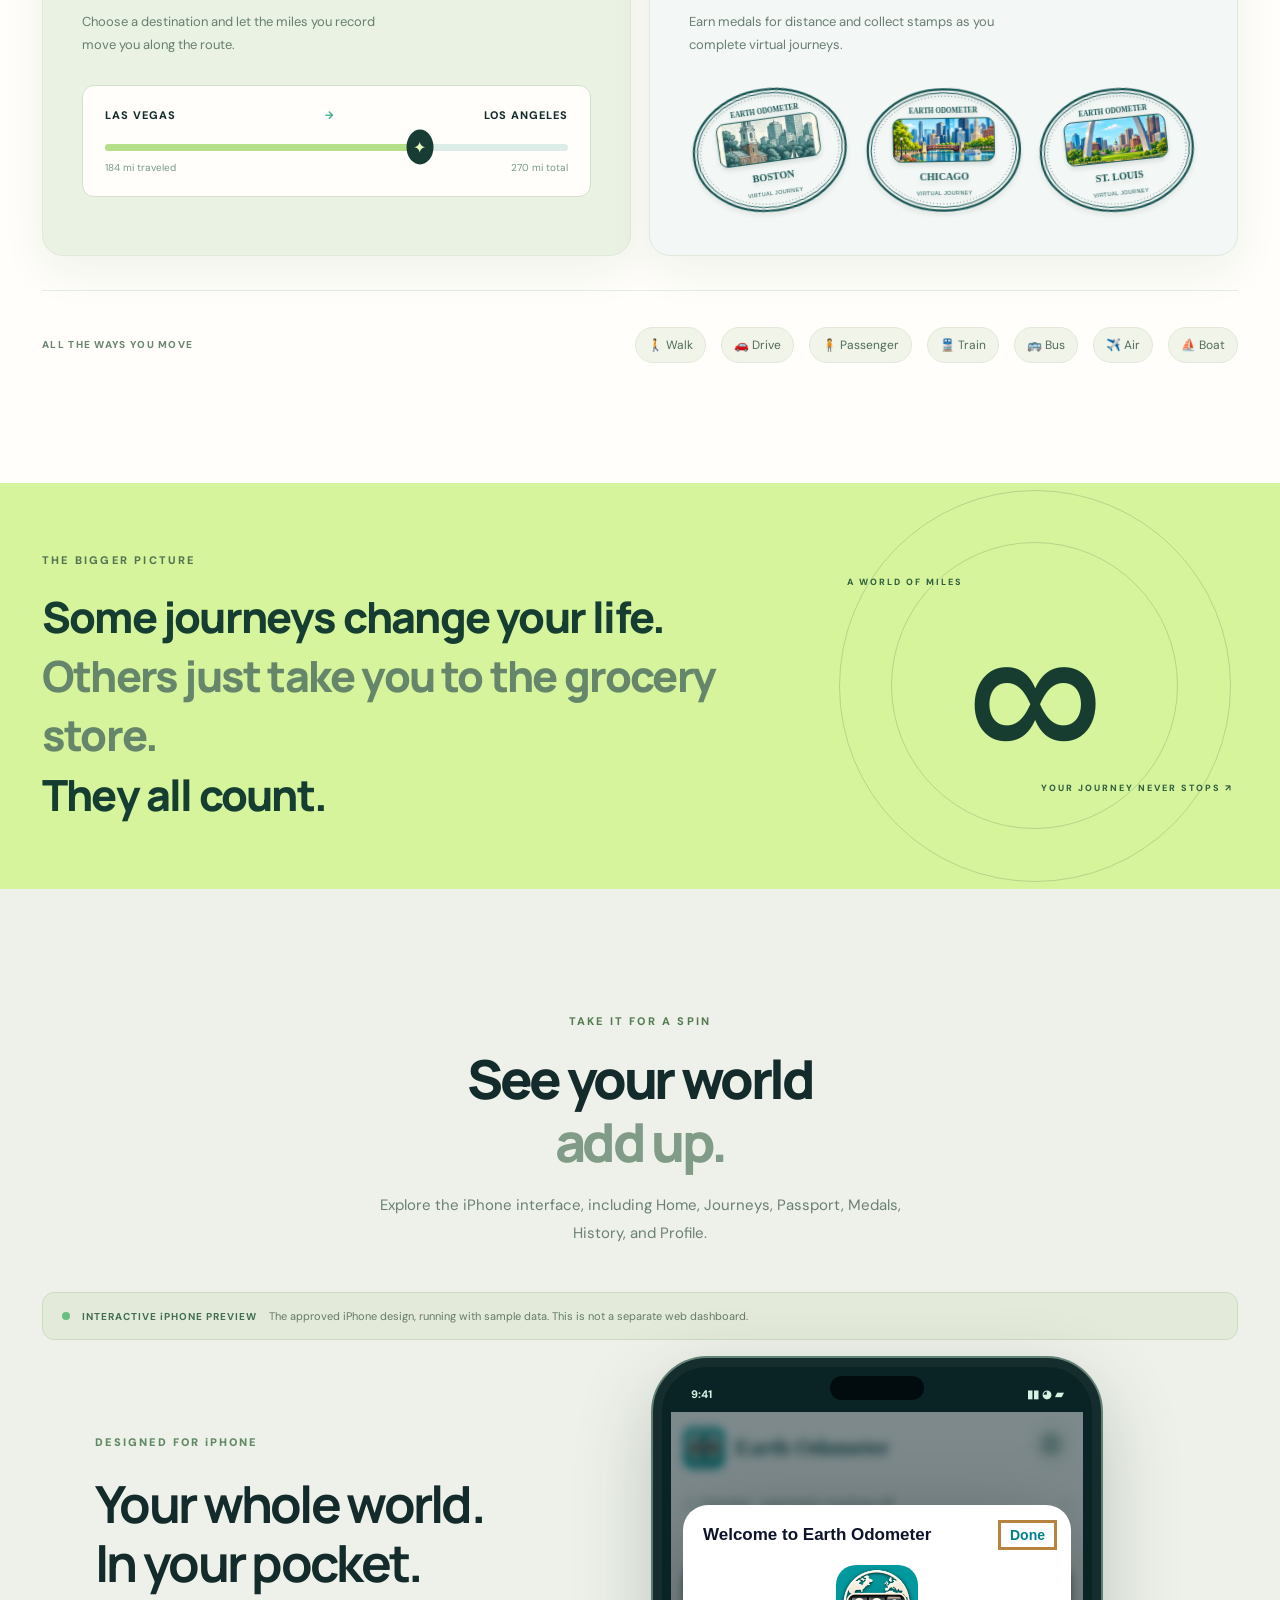
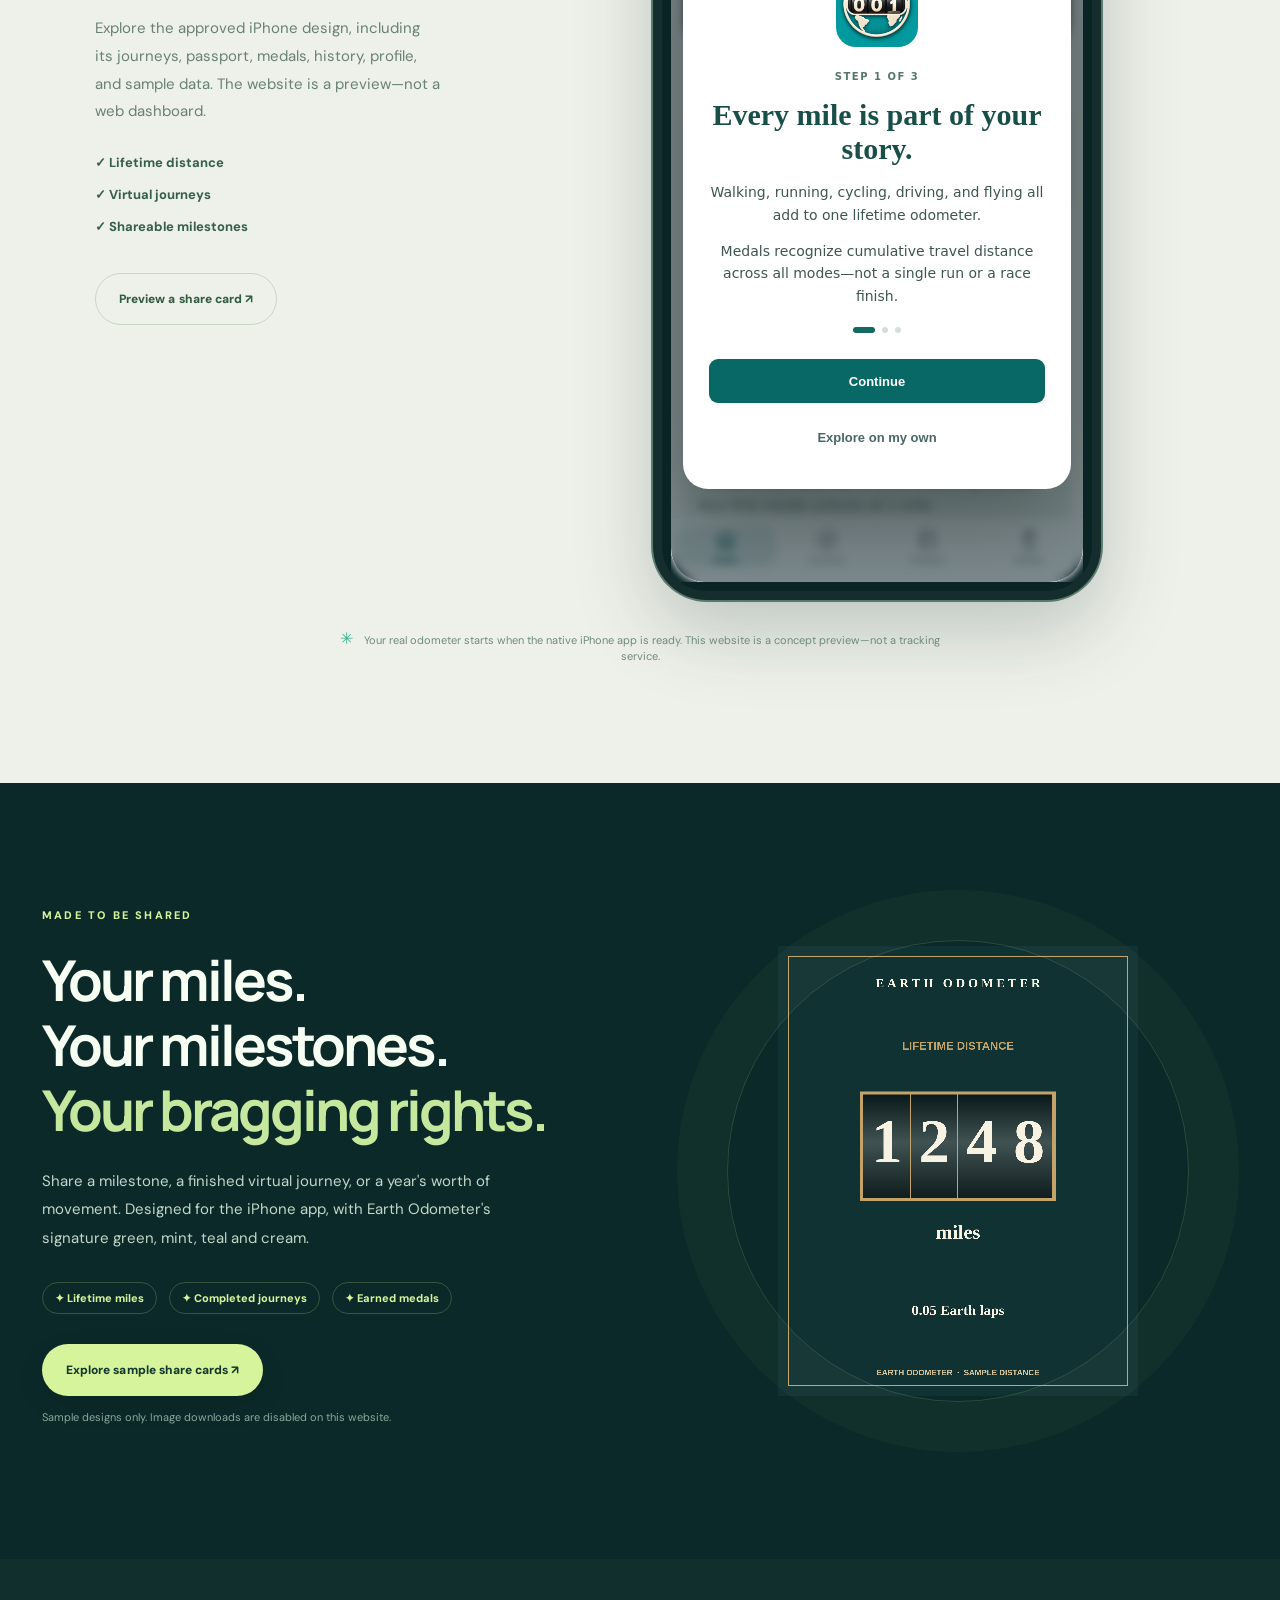
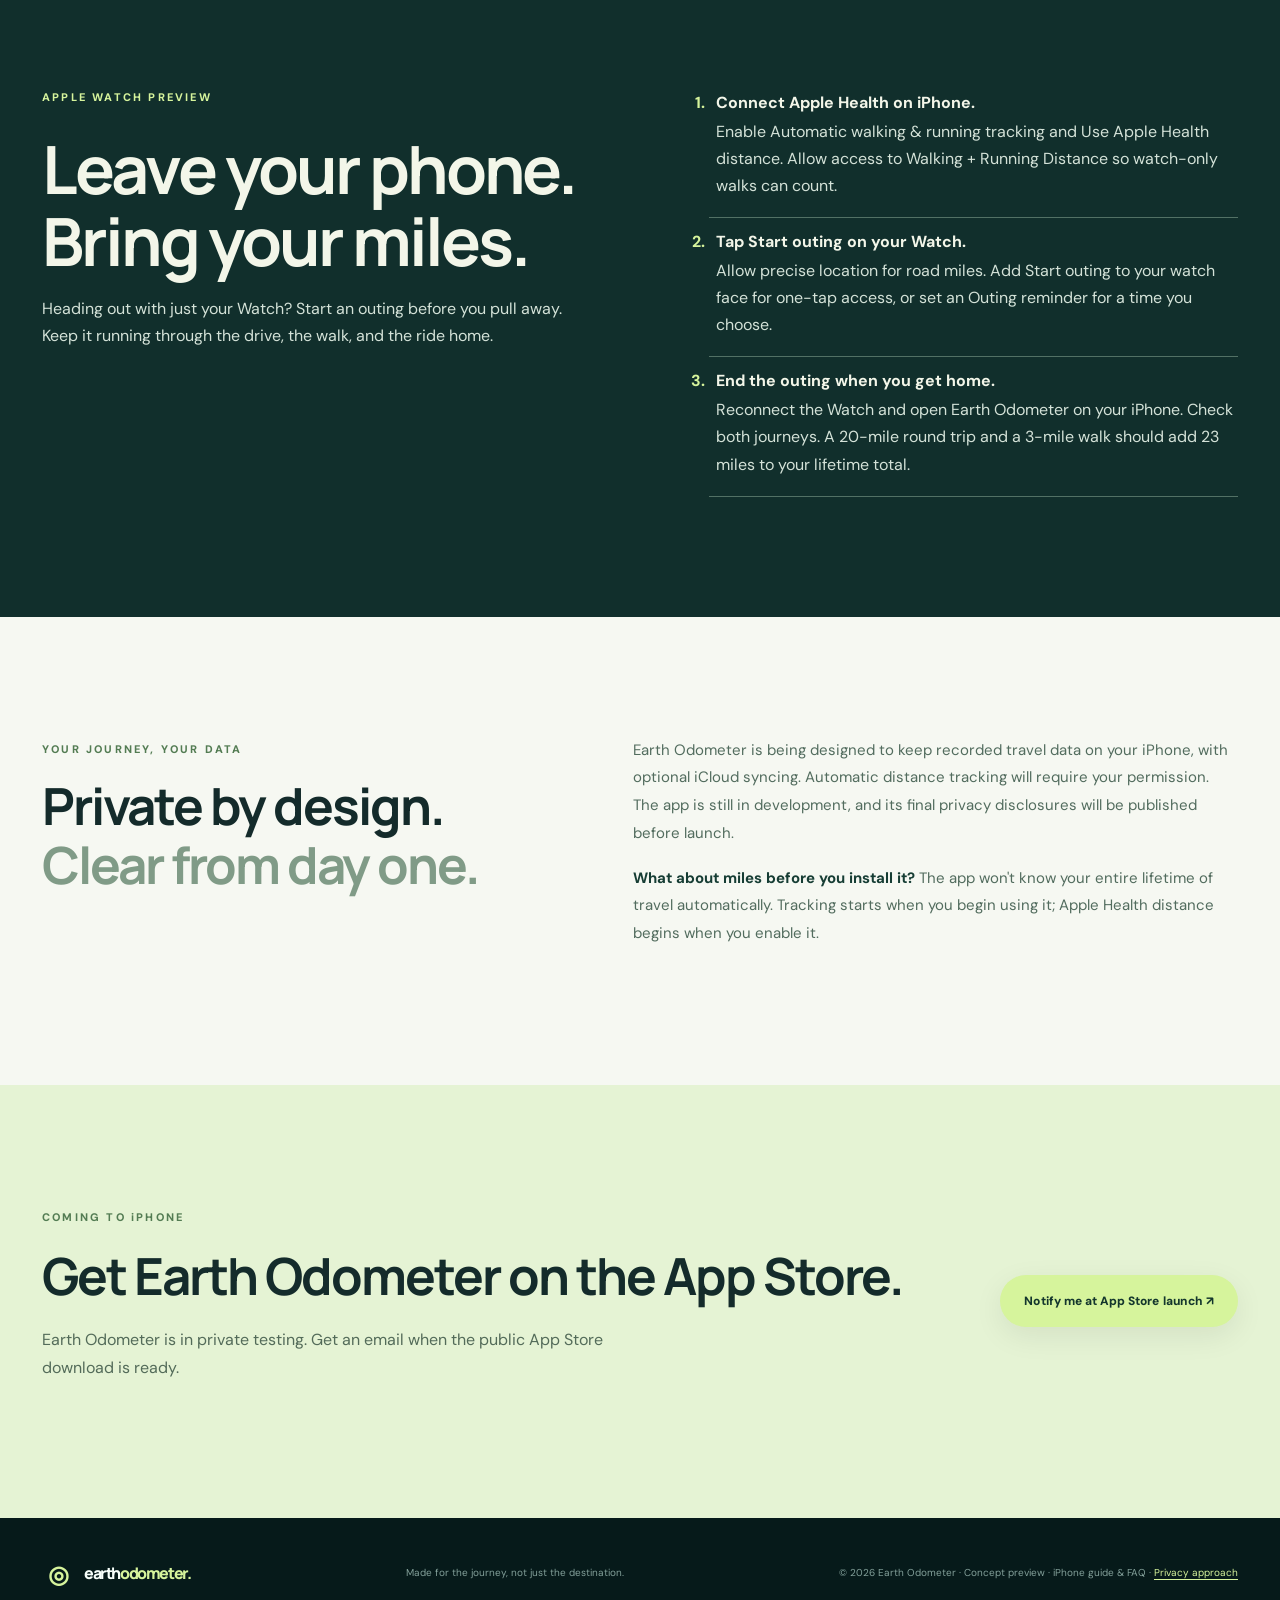
==== commit 388eb472: "Give every journey distinct closing artwork and clarify Walking labels" ====
--- a/index.html
+++ b/index.html
@@ -108,8 +108,8 @@
       <div class="section-heading center"><h2>Start with your next mile.</h2><p>Set up tracking once on your iPhone. Then pick where you want your miles to take you.</p></div>
       <div class="steps-grid">
         <article class="step-card"><h3>Turn on tracking</h3><p>In Profile, open Tracking &amp; permissions. Enable automatic walking or drive tracking and allow the permissions for each. For background drives, choose Always and Precise Location.</p></article>
-        <article class="step-card"><h3>Choose your journeys</h3><p>Open Journeys and pick an On Foot route and a By Road route. Tap Start on each. You can follow both at once, or simply keep adding to your lifetime miles.</p></article>
-        <article class="step-card"><h3>Find your first stamp</h3><p>Walk a mile and your on-foot journey advances. Drive a mile and your road journey advances. Check Passport for route stamps and Medals for lifetime milestones.</p></article>
+        <article class="step-card"><h3>Choose your journeys</h3><p>Open Journeys and pick a walking or running route and a driving route. Tap Start on each. You can follow both at once, or simply keep adding to your lifetime miles.</p></article>
+        <article class="step-card"><h3>Find your first stamp</h3><p>Walk a mile and your walking or running journey advances. Drive a mile and your road journey advances. Check Passport for route stamps and Medals for lifetime milestones.</p></article>
       </div>
       <div class="walkthrough" id="walkthrough">
         <div class="walkthrough-copy"><h3>Your first outing, start to finish.</h3><p>Follow a drive to the trail, a walk, and the drive home. See how to set up your iPhone, start an outing on your Watch, and check your miles afterward.</p></div>
@@ -166,7 +166,7 @@
 <section class="section watch-section" id="watch"><div class="container watch-layout">
       <div><p class="section-kicker">APPLE WATCH PREVIEW</p><h2>Leave your phone.<br>Bring your miles.</h2><p class="watch-lede">Heading out with just your Watch? Start an outing before you pull away. Keep it running through the drive, the walk, and the ride home.</p></div>
       <ol class="watch-steps">
-        <li><strong>Connect Apple Health on iPhone.</strong><p>Enable Automatic walking and Use Apple Health distance. Allow access to Walking + Running Distance so watch-only walks can count.</p></li>
+        <li><strong>Connect Apple Health on iPhone.</strong><p>Enable Automatic walking & running tracking and Use Apple Health distance. Allow access to Walking + Running Distance so watch-only walks can count.</p></li>
         <li><strong>Tap Start outing on your Watch.</strong><p>Allow precise location for road miles. Add Start outing to your watch face for one-tap access, or set an Outing reminder for a time you choose.</p></li>
         <li><strong>End the outing when you get home.</strong><p>Reconnect the Watch and open Earth Odometer on your iPhone. Check both journeys. A 20-mile round trip and a 3-mile walk should add 23 miles to your lifetime total.</p></li>
       </ol></div></section>
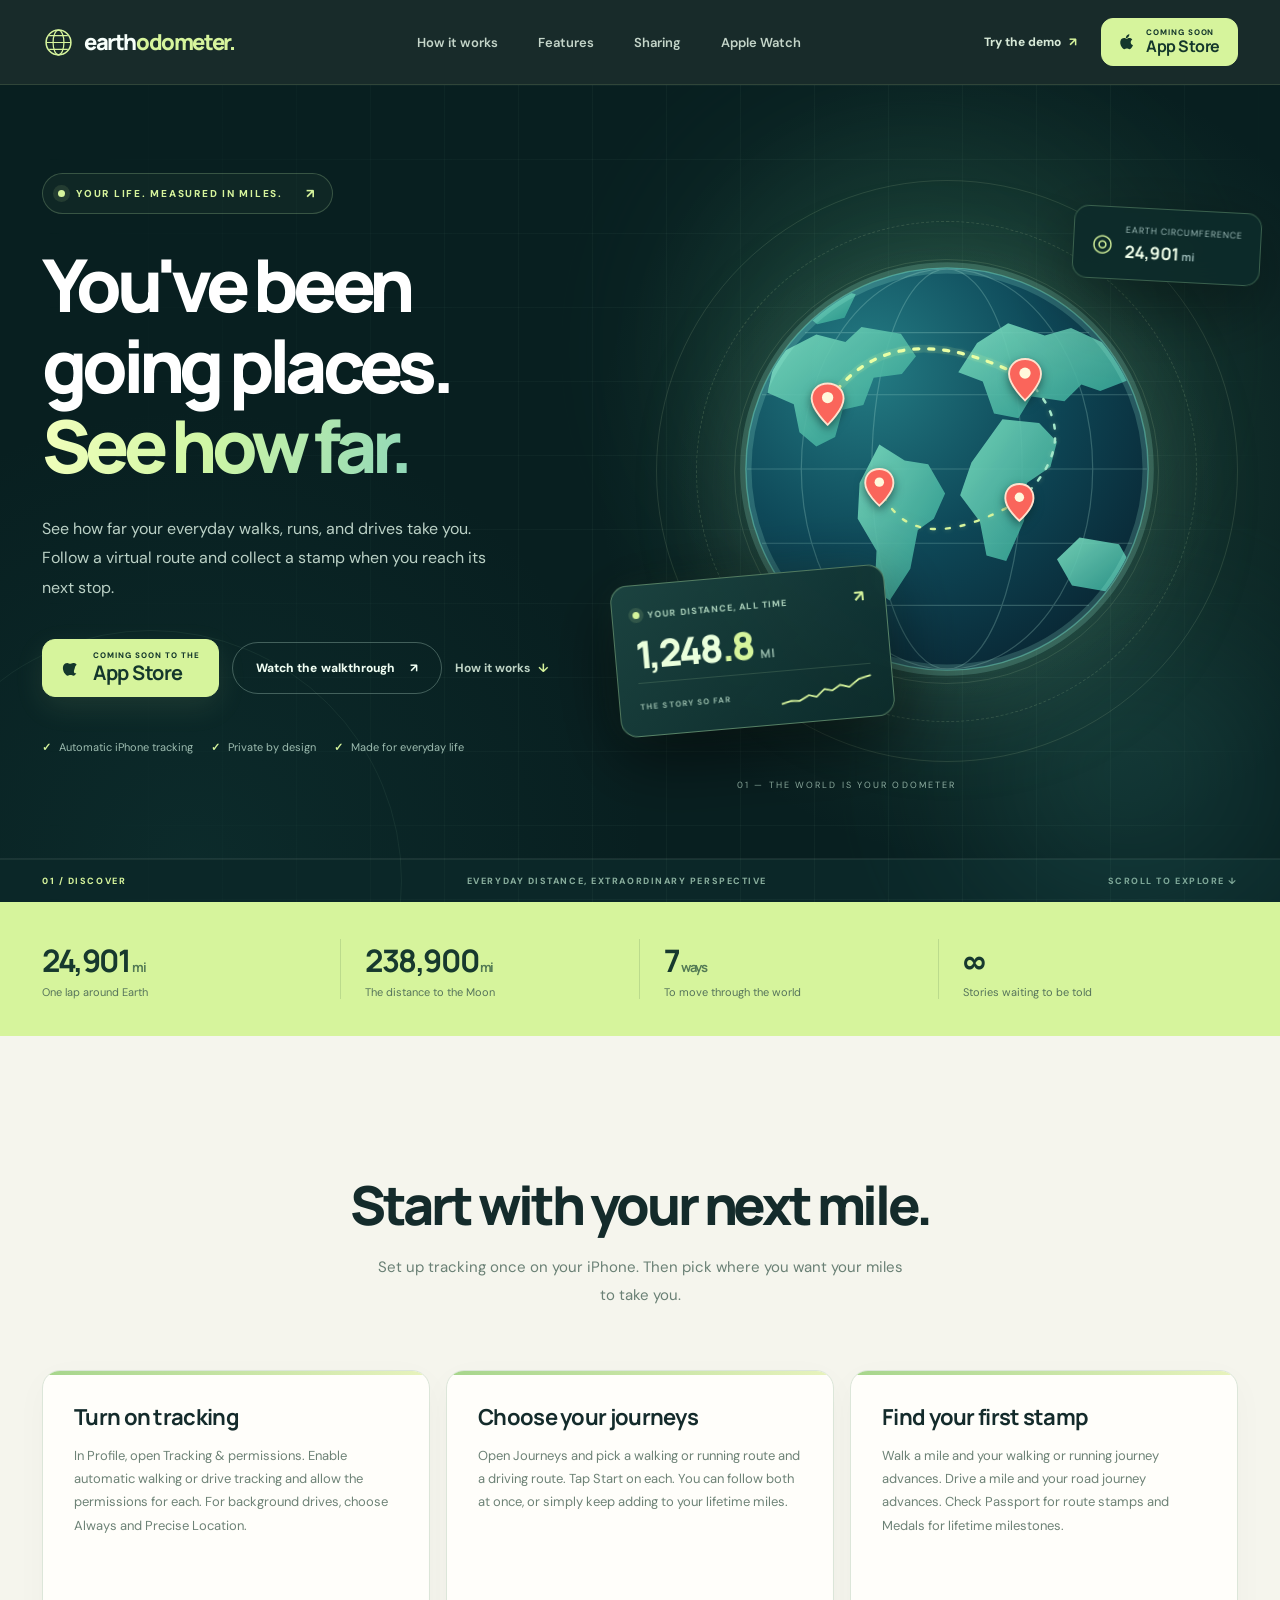
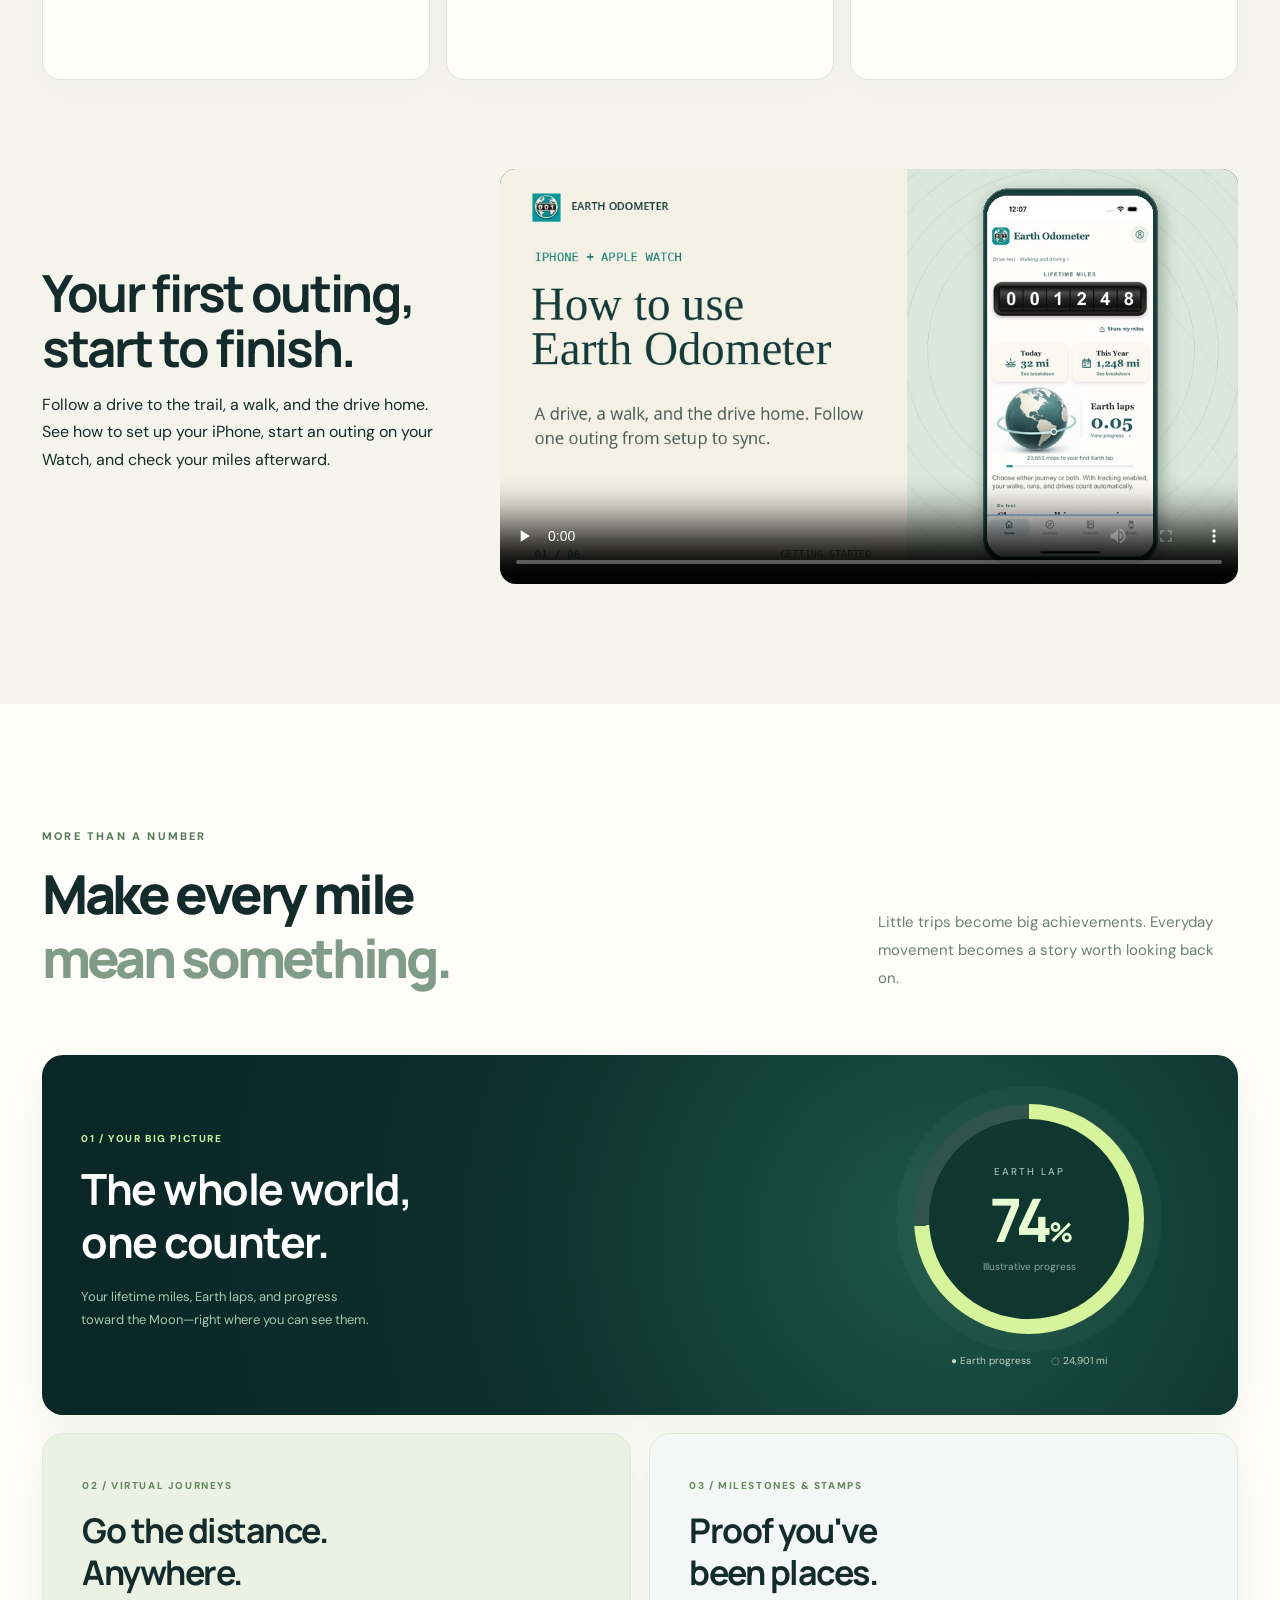
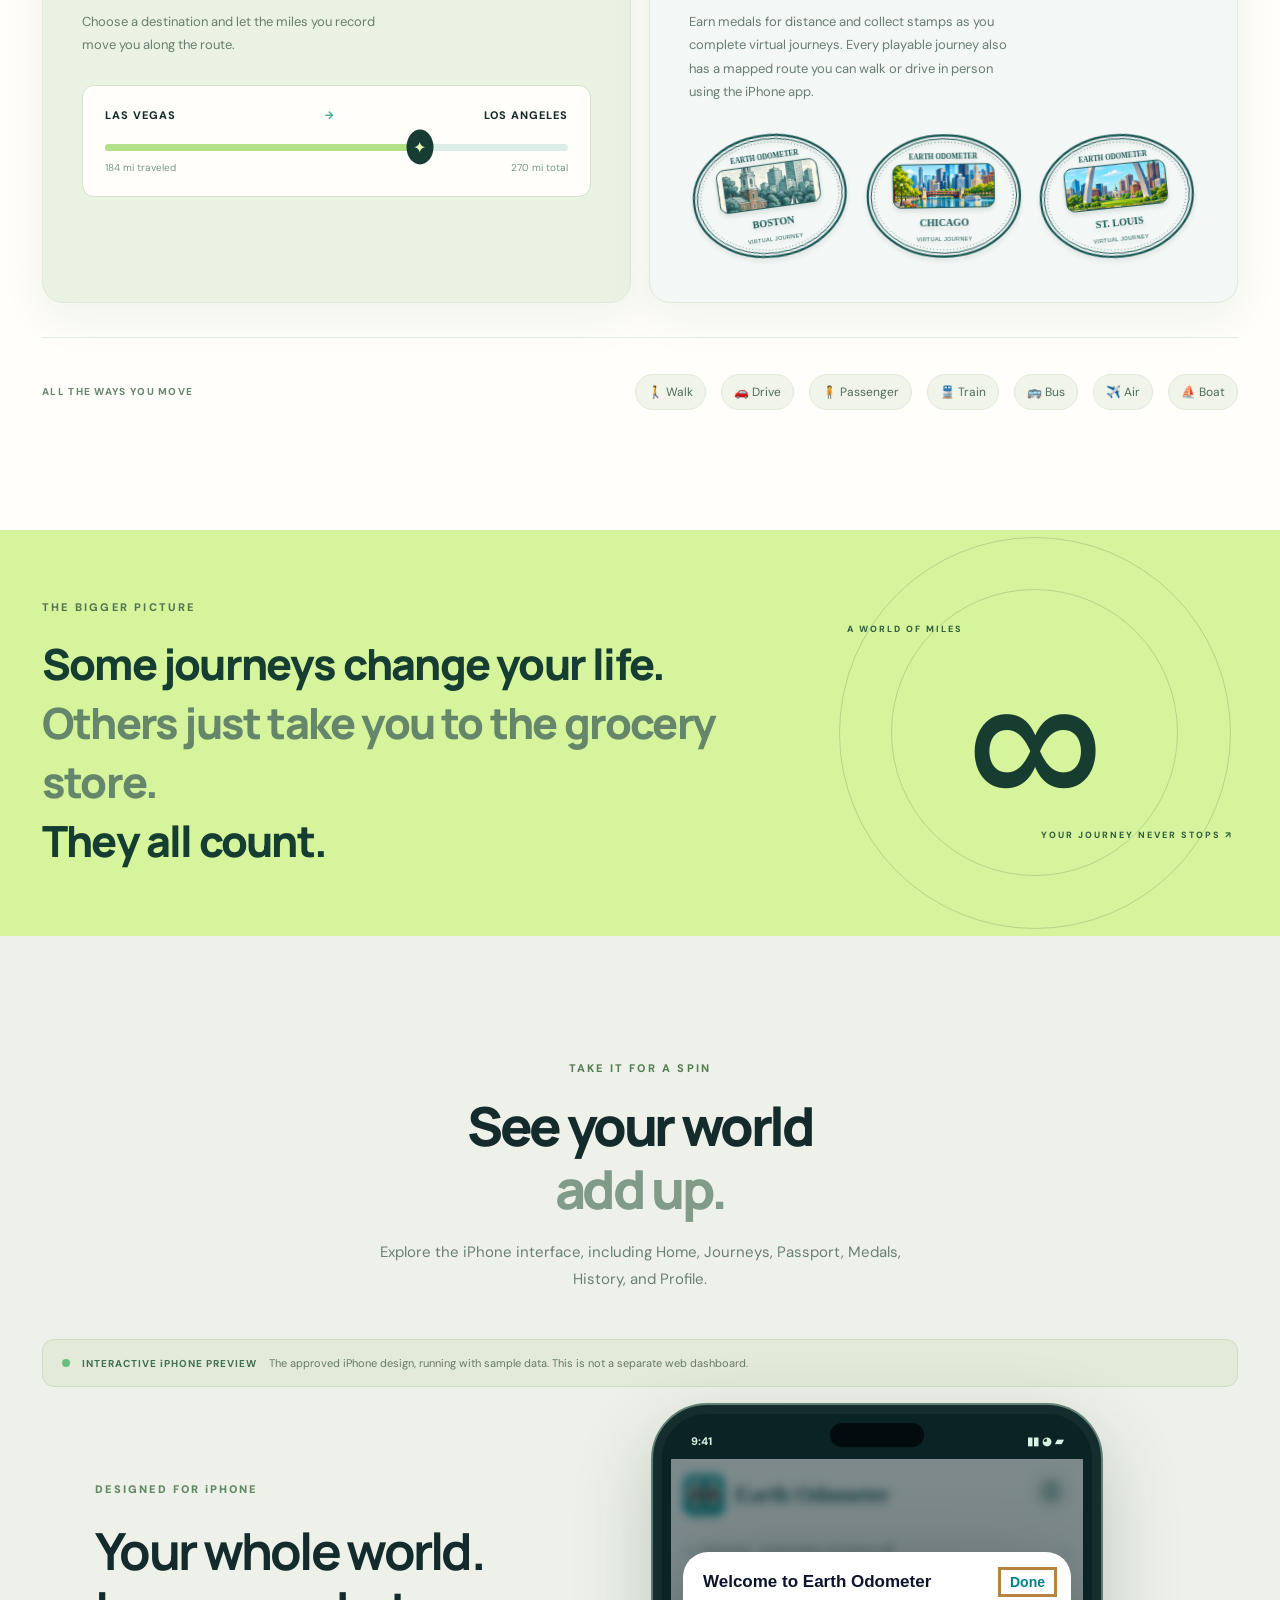
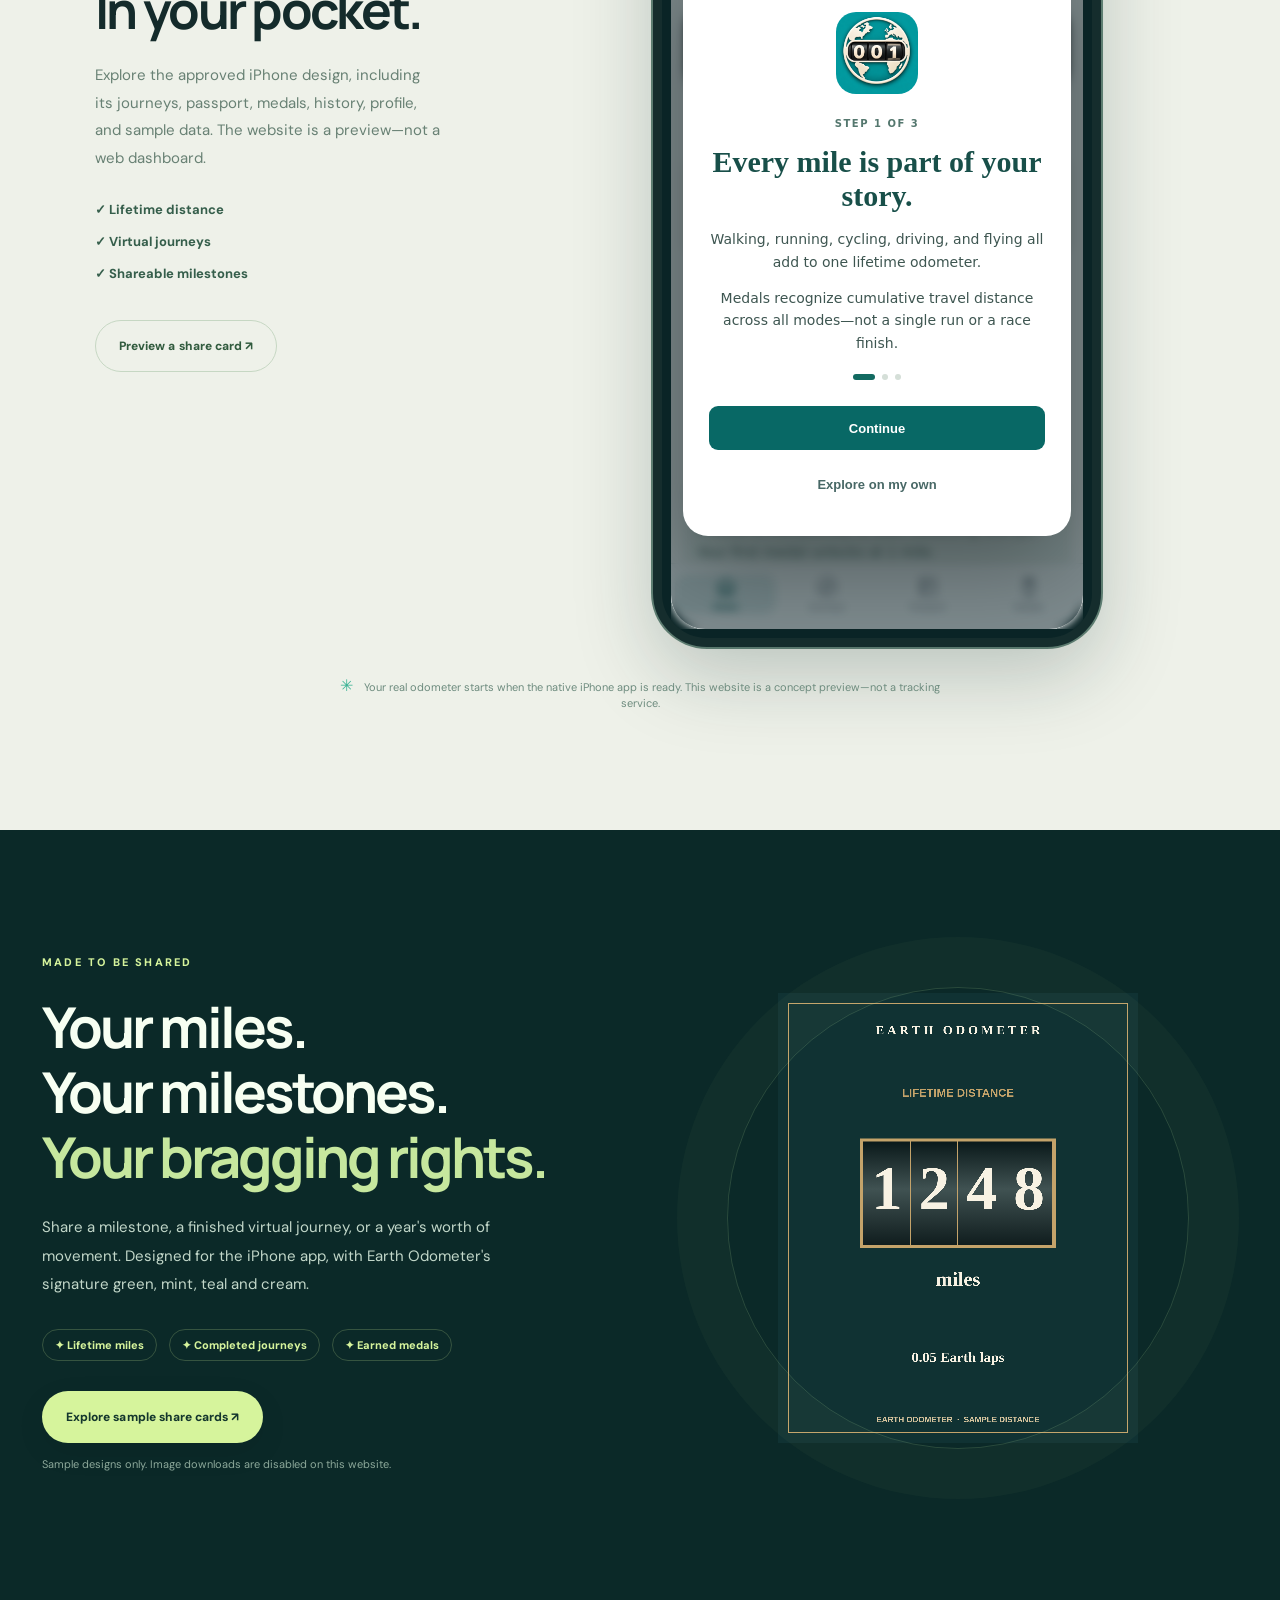
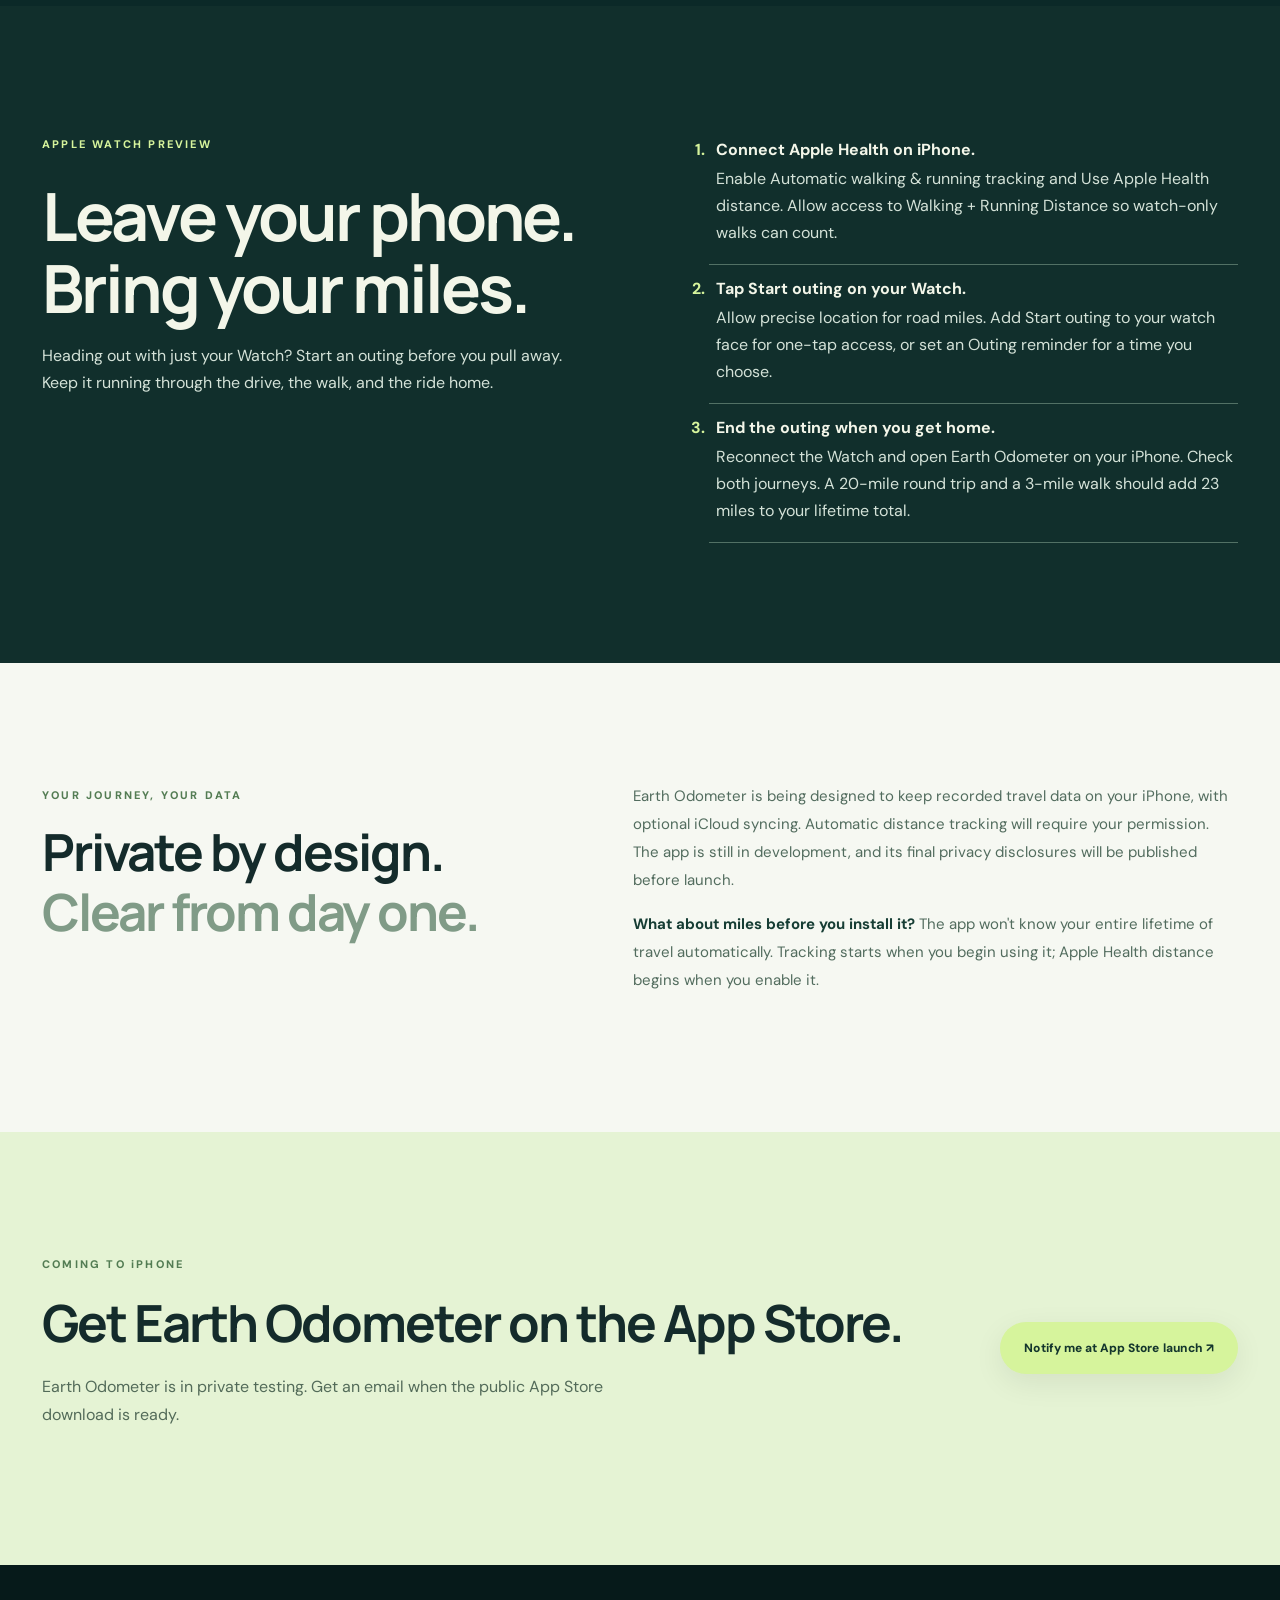
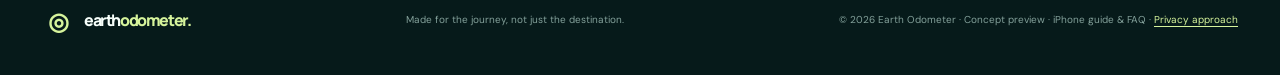
==== commit 806de5bf: "Add mapped in-person routes for every playable journey" ====
--- a/index.html
+++ b/index.html
@@ -126,7 +126,7 @@
       <div class="feature-grid">
         <article class="feature-card feature-wide feature-earth"><div class="feature-text"><span class="feature-label">01 / YOUR BIG PICTURE</span><h3>The whole world,<br>one counter.</h3><p>Your lifetime miles, Earth laps, and progress toward the Moon—right where you can see them.</p></div><div class="progress-art"><div class="progress-orbit"><div class="progress-core"><span>EARTH LAP</span><strong>74<span>%</span></strong><small>Illustrative progress</small></div></div><div class="progress-legend"><span>● Earth progress</span><span>◌ 24,901 mi</span></div></div></article>
         <article class="feature-card feature-journeys"><span class="feature-label">02 / VIRTUAL JOURNEYS</span><h3>Go the distance.<br>Anywhere.</h3><p>Choose a destination and let the miles you record move you along the route.</p><div class="journey-illustration"><div class="journey-city">LAS VEGAS <span>→</span> LOS ANGELES</div><div class="journey-line"><span class="journey-line-fill"></span><span class="journey-marker">✦</span></div><div class="journey-legend"><span>184 mi traveled</span><span>270 mi total</span></div></div></article>
-        <article class="feature-card milestone-feature-card"><span class="feature-label">03 / MILESTONES & STAMPS</span><h3>Proof you've<br>been places.</h3><p>Earn medals for distance and collect stamps as you complete virtual journeys.</p><div class="feature-stamp-showcase feature-stamp-showcase-authentic" aria-label="Passport stamp designs from the Earth Odometer iPhone app"><div class="feature-imprint" data-stamp-city="Boston" data-stamp-art="iphone-preview/assets/atlas/stamp.jpg"></div><div class="feature-imprint" data-stamp-city="Chicago" data-stamp-art="iphone-preview/assets/ChicagoStamp.jpg"></div><div class="feature-imprint" data-stamp-city="St. Louis" data-stamp-art="iphone-preview/assets/StLouisStamp.jpg"></div></div></article>
+        <article class="feature-card milestone-feature-card"><span class="feature-label">03 / MILESTONES & STAMPS</span><h3>Proof you've<br>been places.</h3><p>Earn medals for distance and collect stamps as you complete virtual journeys. Every playable journey also has a mapped route you can walk or drive in person using the iPhone app.</p><div class="feature-stamp-showcase feature-stamp-showcase-authentic" aria-label="Passport stamp designs from the Earth Odometer iPhone app"><div class="feature-imprint" data-stamp-city="Boston" data-stamp-art="iphone-preview/assets/atlas/stamp.jpg"></div><div class="feature-imprint" data-stamp-city="Chicago" data-stamp-art="iphone-preview/assets/ChicagoStamp.jpg"></div><div class="feature-imprint" data-stamp-city="St. Louis" data-stamp-art="iphone-preview/assets/StLouisStamp.jpg"></div></div></article>
       </div>
       <div class="transport-row"><span>ALL THE WAYS YOU MOVE</span><div><span>🚶 Walk</span><span>🚗 Drive</span><span>🧍 Passenger</span><span>🚆 Train</span><span>🚌 Bus</span><span>✈️ Air</span><span>⛵ Boat</span></div></div>
     </div></section>
